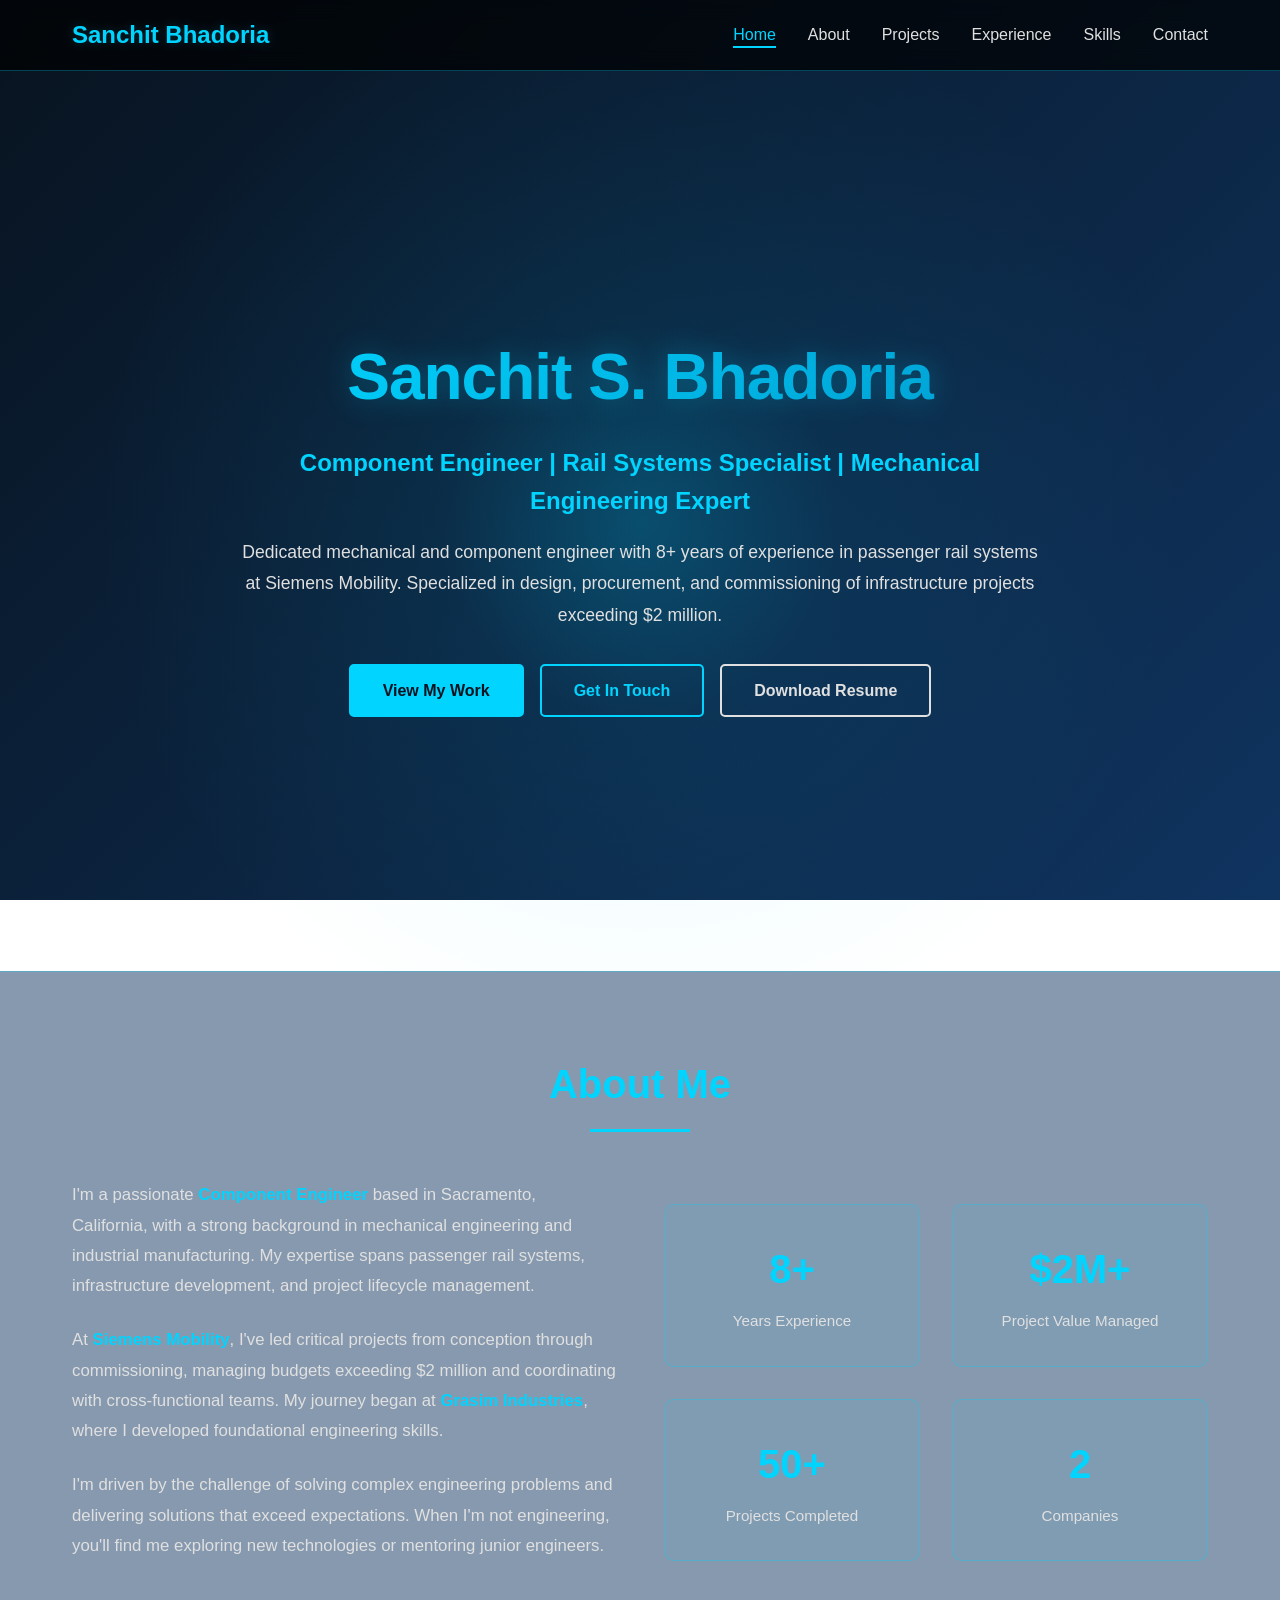
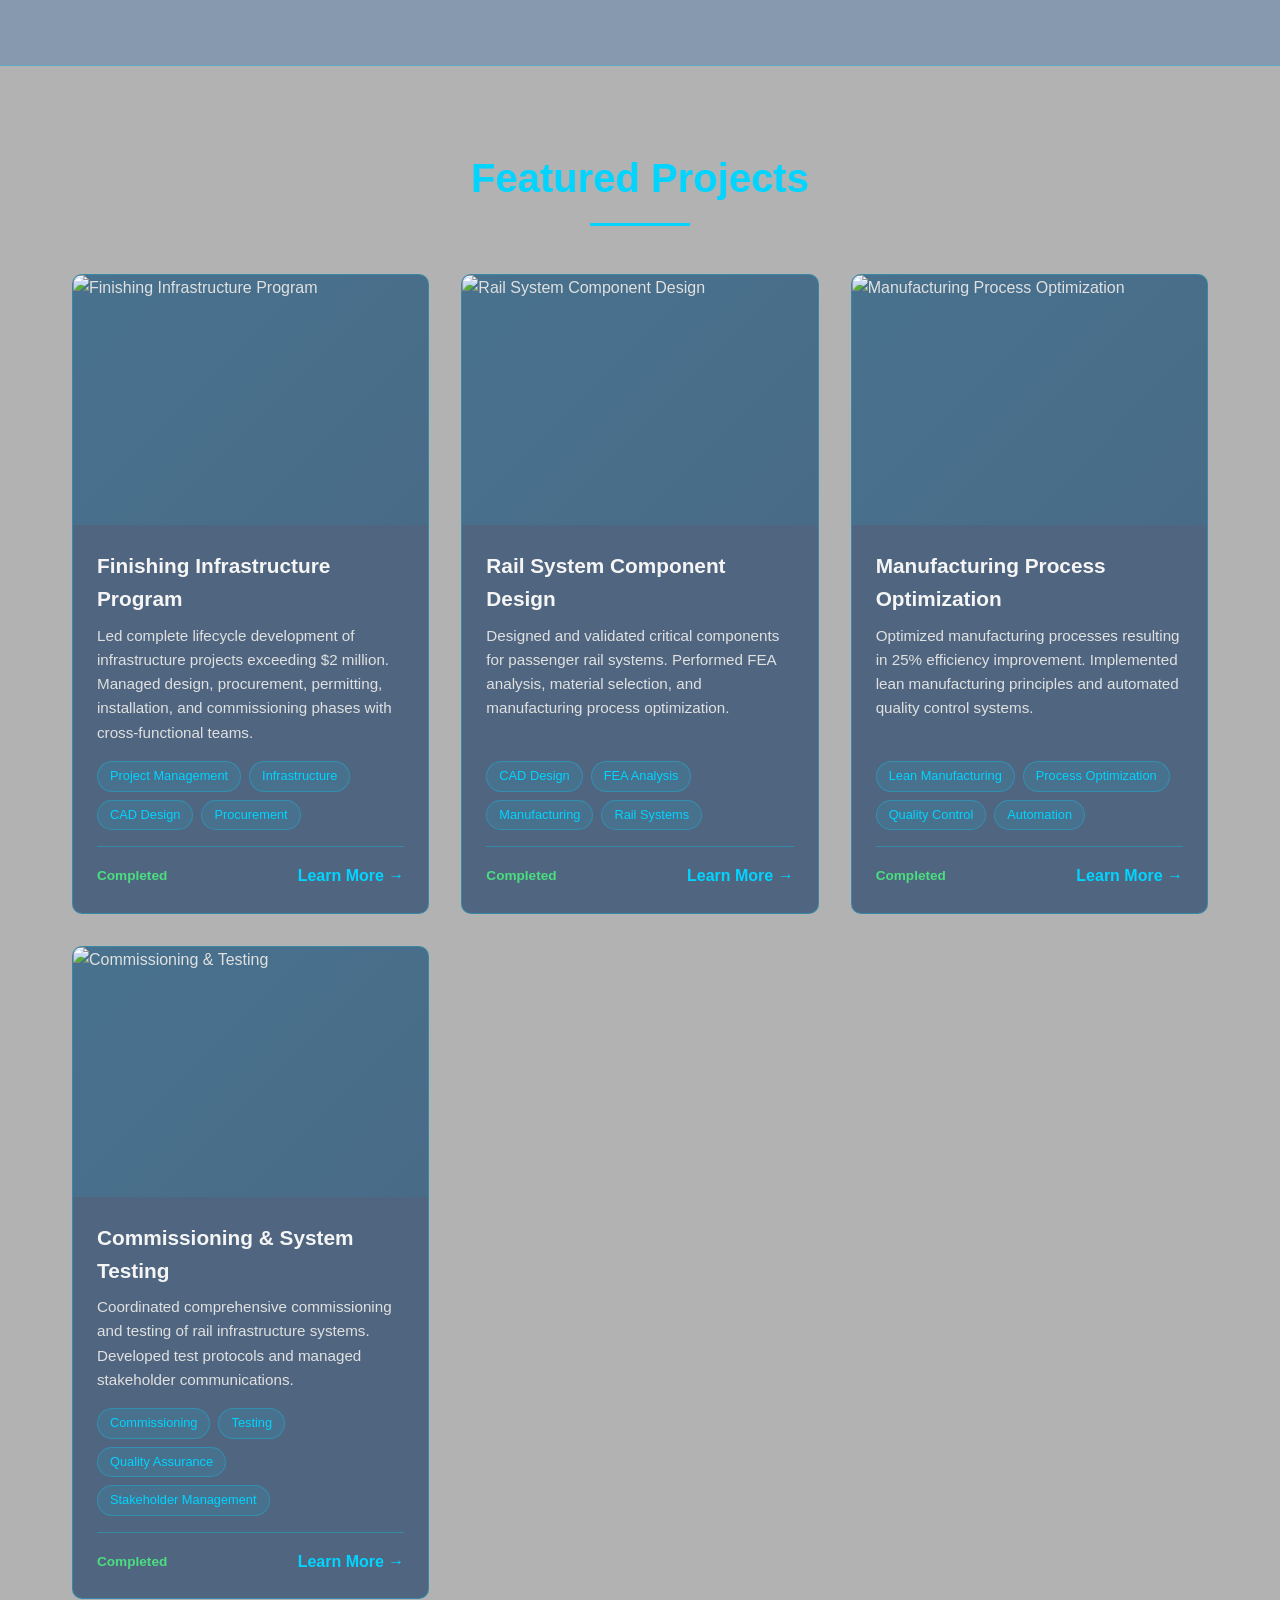
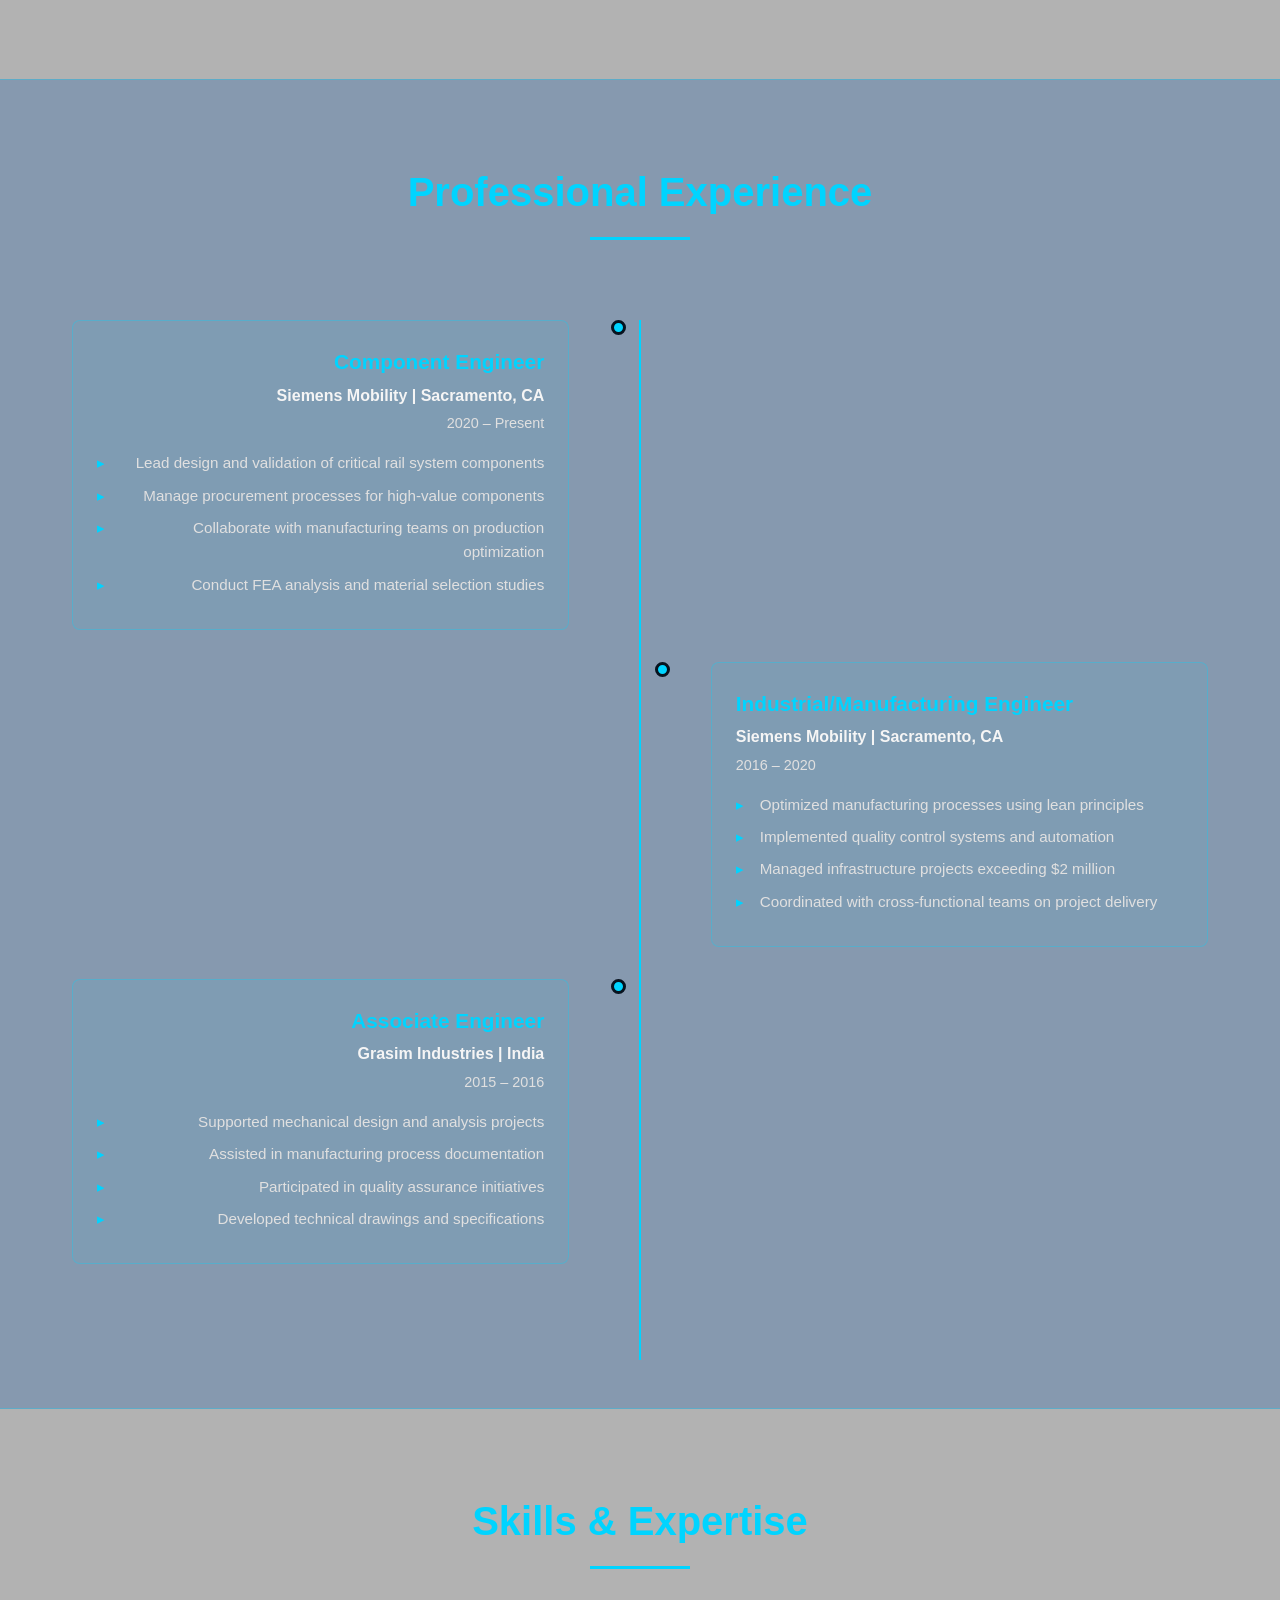
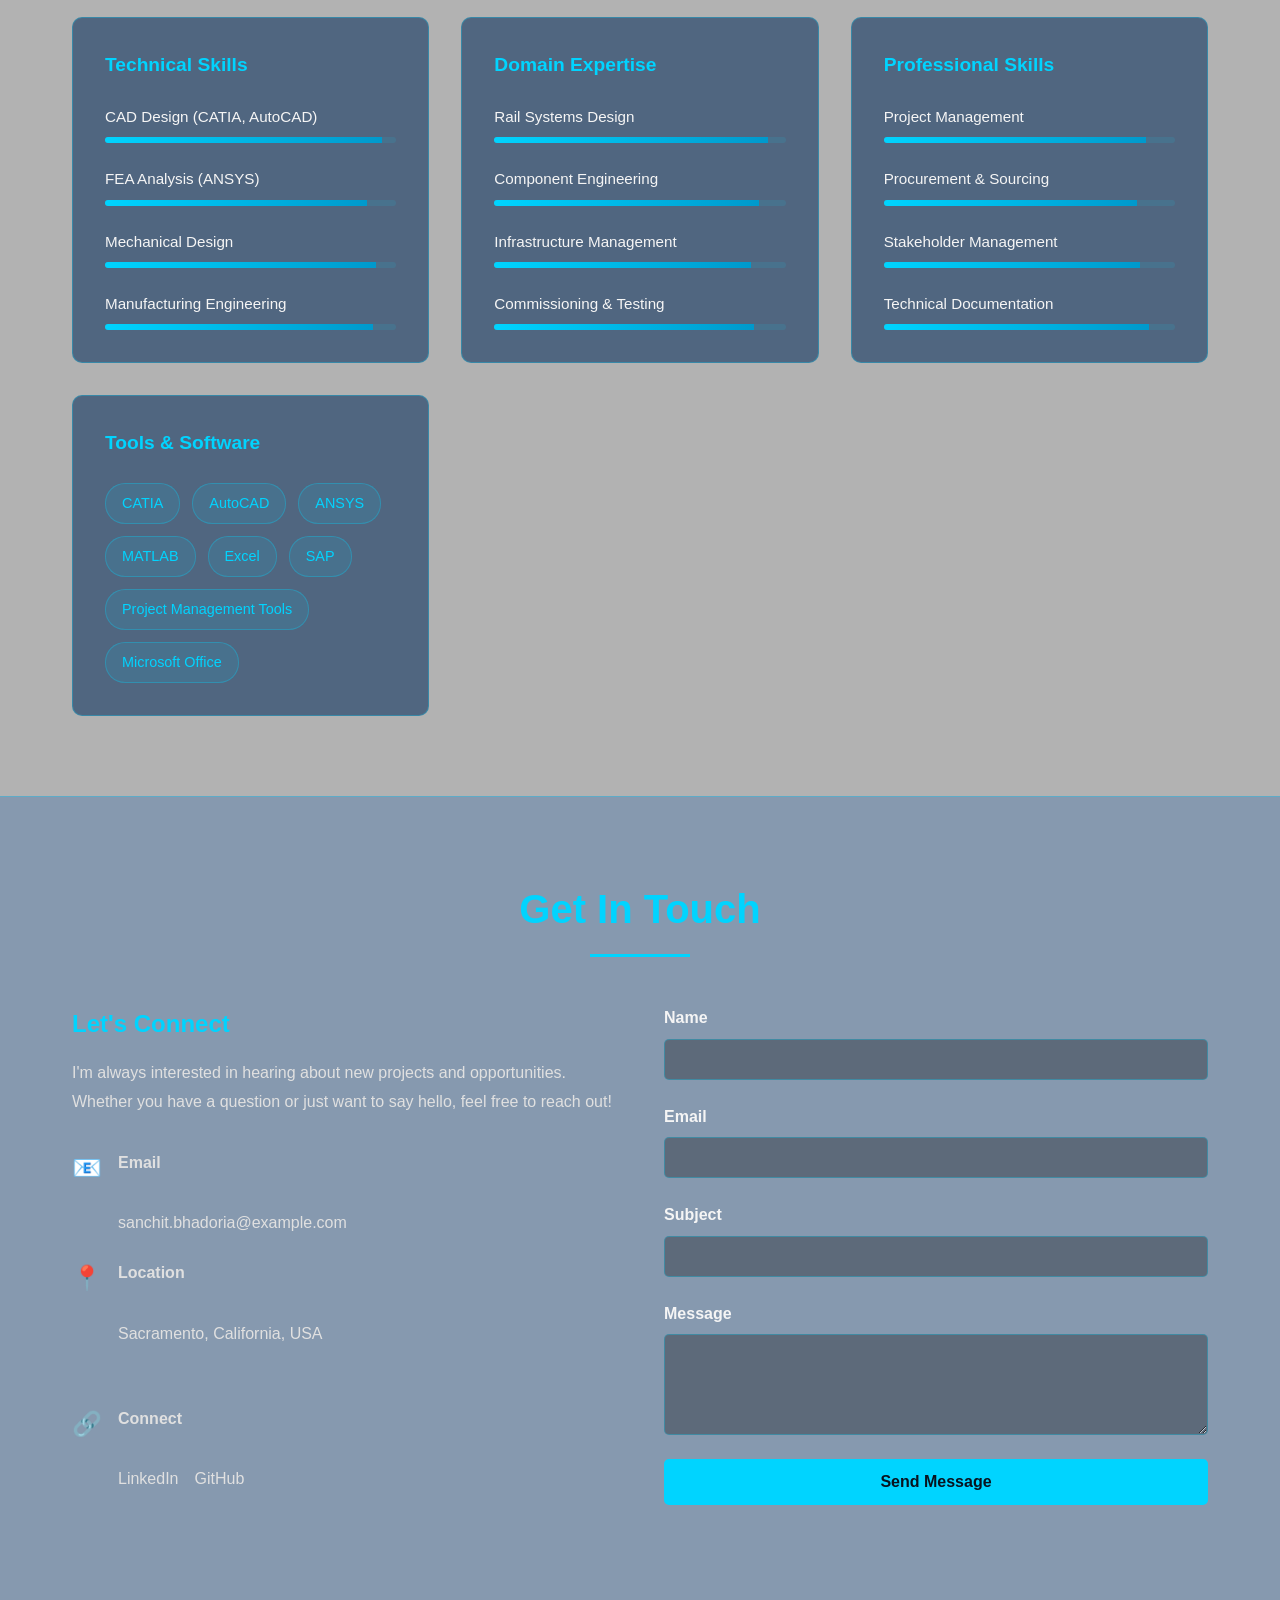
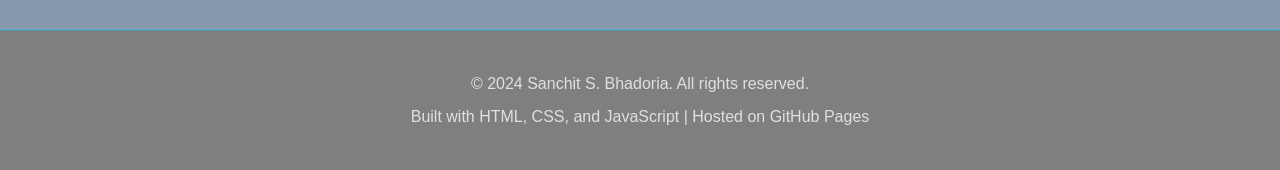
==== index.html @ 931d9c78 "Add files via upload" ====
<!DOCTYPE html>
<html lang="en">
<head>
    <meta charset="UTF-8">
    <meta name="viewport" content="width=device-width, initial-scale=1.0">
    <meta name="description" content="Sanchit S. Bhadoria - Component Engineer specializing in passenger rail systems at Siemens Mobility">
    <meta name="keywords" content="Engineer, Rail Systems, Siemens, Portfolio, Component Engineer">
    <meta name="author" content="Sanchit S. Bhadoria">
    <title>Sanchit S. Bhadoria - Component Engineer Portfolio</title>
    <link rel="stylesheet" href="style.css">
    <link rel="canonical" href="https://sanchitportfolio.github.io/">
</head>
<body>
    <!-- Navigation -->
    <nav class="navbar">
        <div class="container">
            <div class="nav-brand">Sanchit Bhadoria</div>
            <ul class="nav-links">
                <li><a href="#home" class="nav-link">Home</a></li>
                <li><a href="#about" class="nav-link">About</a></li>
                <li><a href="#projects" class="nav-link">Projects</a></li>
                <li><a href="#experience" class="nav-link">Experience</a></li>
                <li><a href="#skills" class="nav-link">Skills</a></li>
                <li><a href="#contact" class="nav-link">Contact</a></li>
            </ul>
            <button class="mobile-menu-btn" id="mobileMenuBtn">☰</button>
        </div>
    </nav>

    <!-- Hero Section -->
    <section id="home" class="hero">
        <div class="hero-content">
            <h1 class="hero-title">Sanchit S. Bhadoria</h1>
            <p class="hero-subtitle">Component Engineer | Rail Systems Specialist | Mechanical Engineering Expert</p>
            <p class="hero-description">
                Dedicated mechanical and component engineer with 8+ years of experience in passenger rail systems at Siemens Mobility. 
                Specialized in design, procurement, and commissioning of infrastructure projects exceeding $2 million.
            </p>
            <div class="hero-buttons">
                <a href="#projects" class="btn btn-primary">View My Work</a>
                <a href="#contact" class="btn btn-secondary">Get In Touch</a>
                <a href="resume.pdf" class="btn btn-outline" download>Download Resume</a>
            </div>
        </div>
    </section>

    <!-- About Section -->
    <section id="about" class="about">
        <div class="container">
            <h2 class="section-title">About Me</h2>
            <div class="about-content">
                <div class="about-text">
                    <p>
                        I'm a passionate <strong>Component Engineer</strong> based in Sacramento, California, with a strong background in mechanical engineering and industrial manufacturing. 
                        My expertise spans passenger rail systems, infrastructure development, and project lifecycle management.
                    </p>
                    <p>
                        At <strong>Siemens Mobility</strong>, I've led critical projects from conception through commissioning, managing budgets exceeding $2 million and coordinating with cross-functional teams. 
                        My journey began at <strong>Grasim Industries</strong>, where I developed foundational engineering skills.
                    </p>
                    <p>
                        I'm driven by the challenge of solving complex engineering problems and delivering solutions that exceed expectations. 
                        When I'm not engineering, you'll find me exploring new technologies or mentoring junior engineers.
                    </p>
                </div>
                <div class="about-stats">
                    <div class="stat">
                        <div class="stat-number">8+</div>
                        <div class="stat-label">Years Experience</div>
                    </div>
                    <div class="stat">
                        <div class="stat-number">$2M+</div>
                        <div class="stat-label">Project Value Managed</div>
                    </div>
                    <div class="stat">
                        <div class="stat-number">50+</div>
                        <div class="stat-label">Projects Completed</div>
                    </div>
                    <div class="stat">
                        <div class="stat-number">2</div>
                        <div class="stat-label">Companies</div>
                    </div>
                </div>
            </div>
        </div>
    </section>

    <!-- Projects Section -->
    <section id="projects" class="projects">
        <div class="container">
            <h2 class="section-title">Featured Projects</h2>
            <div class="projects-grid">
                <!-- Project 1 -->
                <div class="project-card">
                    <div class="project-image">
                        <img src="assets/project1.jpg" alt="Finishing Infrastructure Program" loading="lazy">
                        <div class="project-overlay">
                            <a href="#" class="project-link">View Details</a>
                        </div>
                    </div>
                    <div class="project-content">
                        <h3 class="project-title">Finishing Infrastructure Program</h3>
                        <p class="project-description">
                            Led complete lifecycle development of infrastructure projects exceeding $2 million. 
                            Managed design, procurement, permitting, installation, and commissioning phases with cross-functional teams.
                        </p>
                        <div class="project-tags">
                            <span class="tag">Project Management</span>
                            <span class="tag">Infrastructure</span>
                            <span class="tag">CAD Design</span>
                            <span class="tag">Procurement</span>
                        </div>
                        <div class="project-footer">
                            <span class="project-status">Completed</span>
                            <a href="#" class="project-btn">Learn More →</a>
                        </div>
                    </div>
                </div>

                <!-- Project 2 -->
                <div class="project-card">
                    <div class="project-image">
                        <img src="assets/project2.jpg" alt="Rail System Component Design" loading="lazy">
                        <div class="project-overlay">
                            <a href="#" class="project-link">View Details</a>
                        </div>
                    </div>
                    <div class="project-content">
                        <h3 class="project-title">Rail System Component Design</h3>
                        <p class="project-description">
                            Designed and validated critical components for passenger rail systems. 
                            Performed FEA analysis, material selection, and manufacturing process optimization.
                        </p>
                        <div class="project-tags">
                            <span class="tag">CAD Design</span>
                            <span class="tag">FEA Analysis</span>
                            <span class="tag">Manufacturing</span>
                            <span class="tag">Rail Systems</span>
                        </div>
                        <div class="project-footer">
                            <span class="project-status">Completed</span>
                            <a href="#" class="project-btn">Learn More →</a>
                        </div>
                    </div>
                </div>

                <!-- Project 3 -->
                <div class="project-card">
                    <div class="project-image">
                        <img src="assets/project3.jpg" alt="Manufacturing Process Optimization" loading="lazy">
                        <div class="project-overlay">
                            <a href="#" class="project-link">View Details</a>
                        </div>
                    </div>
                    <div class="project-content">
                        <h3 class="project-title">Manufacturing Process Optimization</h3>
                        <p class="project-description">
                            Optimized manufacturing processes resulting in 25% efficiency improvement. 
                            Implemented lean manufacturing principles and automated quality control systems.
                        </p>
                        <div class="project-tags">
                            <span class="tag">Lean Manufacturing</span>
                            <span class="tag">Process Optimization</span>
                            <span class="tag">Quality Control</span>
                            <span class="tag">Automation</span>
                        </div>
                        <div class="project-footer">
                            <span class="project-status">Completed</span>
                            <a href="#" class="project-btn">Learn More →</a>
                        </div>
                    </div>
                </div>

                <!-- Project 4 -->
                <div class="project-card">
                    <div class="project-image">
                        <img src="assets/project4.jpg" alt="Commissioning & Testing" loading="lazy">
                        <div class="project-overlay">
                            <a href="#" class="project-link">View Details</a>
                        </div>
                    </div>
                    <div class="project-content">
                        <h3 class="project-title">Commissioning & System Testing</h3>
                        <p class="project-description">
                            Coordinated comprehensive commissioning and testing of rail infrastructure systems. 
                            Developed test protocols and managed stakeholder communications.
                        </p>
                        <div class="project-tags">
                            <span class="tag">Commissioning</span>
                            <span class="tag">Testing</span>
                            <span class="tag">Quality Assurance</span>
                            <span class="tag">Stakeholder Management</span>
                        </div>
                        <div class="project-footer">
                            <span class="project-status">Completed</span>
                            <a href="#" class="project-btn">Learn More →</a>
                        </div>
                    </div>
                </div>
            </div>
        </div>
    </section>

    <!-- Experience Section -->
    <section id="experience" class="experience">
        <div class="container">
            <h2 class="section-title">Professional Experience</h2>
            <div class="experience-timeline">
                <!-- Experience 1 -->
                <div class="experience-item">
                    <div class="experience-marker"></div>
                    <div class="experience-content">
                        <h3 class="experience-title">Component Engineer</h3>
                        <p class="experience-company">Siemens Mobility | Sacramento, CA</p>
                        <p class="experience-date">2020 – Present</p>
                        <ul class="experience-details">
                            <li>Lead design and validation of critical rail system components</li>
                            <li>Manage procurement processes for high-value components</li>
                            <li>Collaborate with manufacturing teams on production optimization</li>
                            <li>Conduct FEA analysis and material selection studies</li>
                        </ul>
                    </div>
                </div>

                <!-- Experience 2 -->
                <div class="experience-item">
                    <div class="experience-marker"></div>
                    <div class="experience-content">
                        <h3 class="experience-title">Industrial/Manufacturing Engineer</h3>
                        <p class="experience-company">Siemens Mobility | Sacramento, CA</p>
                        <p class="experience-date">2016 – 2020</p>
                        <ul class="experience-details">
                            <li>Optimized manufacturing processes using lean principles</li>
                            <li>Implemented quality control systems and automation</li>
                            <li>Managed infrastructure projects exceeding $2 million</li>
                            <li>Coordinated with cross-functional teams on project delivery</li>
                        </ul>
                    </div>
                </div>

                <!-- Experience 3 -->
                <div class="experience-item">
                    <div class="experience-marker"></div>
                    <div class="experience-content">
                        <h3 class="experience-title">Associate Engineer</h3>
                        <p class="experience-company">Grasim Industries | India</p>
                        <p class="experience-date">2015 – 2016</p>
                        <ul class="experience-details">
                            <li>Supported mechanical design and analysis projects</li>
                            <li>Assisted in manufacturing process documentation</li>
                            <li>Participated in quality assurance initiatives</li>
                            <li>Developed technical drawings and specifications</li>
                        </ul>
                    </div>
                </div>
            </div>
        </div>
    </section>

    <!-- Skills Section -->
    <section id="skills" class="skills">
        <div class="container">
            <h2 class="section-title">Skills & Expertise</h2>
            <div class="skills-grid">
                <!-- Technical Skills -->
                <div class="skill-category">
                    <h3 class="skill-category-title">Technical Skills</h3>
                    <div class="skill-list">
                        <div class="skill-item">
                            <span class="skill-name">CAD Design (CATIA, AutoCAD)</span>
                            <div class="skill-bar">
                                <div class="skill-progress" style="width: 95%"></div>
                            </div>
                        </div>
                        <div class="skill-item">
                            <span class="skill-name">FEA Analysis (ANSYS)</span>
                            <div class="skill-bar">
                                <div class="skill-progress" style="width: 90%"></div>
                            </div>
                        </div>
                        <div class="skill-item">
                            <span class="skill-name">Mechanical Design</span>
                            <div class="skill-bar">
                                <div class="skill-progress" style="width: 93%"></div>
                            </div>
                        </div>
                        <div class="skill-item">
                            <span class="skill-name">Manufacturing Engineering</span>
                            <div class="skill-bar">
                                <div class="skill-progress" style="width: 92%"></div>
                            </div>
                        </div>
                    </div>
                </div>

                <!-- Domain Expertise -->
                <div class="skill-category">
                    <h3 class="skill-category-title">Domain Expertise</h3>
                    <div class="skill-list">
                        <div class="skill-item">
                            <span class="skill-name">Rail Systems Design</span>
                            <div class="skill-bar">
                                <div class="skill-progress" style="width: 94%"></div>
                            </div>
                        </div>
                        <div class="skill-item">
                            <span class="skill-name">Component Engineering</span>
                            <div class="skill-bar">
                                <div class="skill-progress" style="width: 91%"></div>
                            </div>
                        </div>
                        <div class="skill-item">
                            <span class="skill-name">Infrastructure Management</span>
                            <div class="skill-bar">
                                <div class="skill-progress" style="width: 88%"></div>
                            </div>
                        </div>
                        <div class="skill-item">
                            <span class="skill-name">Commissioning & Testing</span>
                            <div class="skill-bar">
                                <div class="skill-progress" style="width: 89%"></div>
                            </div>
                        </div>
                    </div>
                </div>

                <!-- Soft Skills -->
                <div class="skill-category">
                    <h3 class="skill-category-title">Professional Skills</h3>
                    <div class="skill-list">
                        <div class="skill-item">
                            <span class="skill-name">Project Management</span>
                            <div class="skill-bar">
                                <div class="skill-progress" style="width: 90%"></div>
                            </div>
                        </div>
                        <div class="skill-item">
                            <span class="skill-name">Procurement & Sourcing</span>
                            <div class="skill-bar">
                                <div class="skill-progress" style="width: 87%"></div>
                            </div>
                        </div>
                        <div class="skill-item">
                            <span class="skill-name">Stakeholder Management</span>
                            <div class="skill-bar">
                                <div class="skill-progress" style="width: 88%"></div>
                            </div>
                        </div>
                        <div class="skill-item">
                            <span class="skill-name">Technical Documentation</span>
                            <div class="skill-bar">
                                <div class="skill-progress" style="width: 91%"></div>
                            </div>
                        </div>
                    </div>
                </div>

                <!-- Tools & Software -->
                <div class="skill-category">
                    <h3 class="skill-category-title">Tools & Software</h3>
                    <div class="skill-tags">
                        <span class="skill-tag">CATIA</span>
                        <span class="skill-tag">AutoCAD</span>
                        <span class="skill-tag">ANSYS</span>
                        <span class="skill-tag">MATLAB</span>
                        <span class="skill-tag">Excel</span>
                        <span class="skill-tag">SAP</span>
                        <span class="skill-tag">Project Management Tools</span>
                        <span class="skill-tag">Microsoft Office</span>
                    </div>
                </div>
            </div>
        </div>
    </section>

    <!-- Contact Section -->
    <section id="contact" class="contact">
        <div class="container">
            <h2 class="section-title">Get In Touch</h2>
            <div class="contact-content">
                <div class="contact-info">
                    <h3>Let's Connect</h3>
                    <p>I'm always interested in hearing about new projects and opportunities. Whether you have a question or just want to say hello, feel free to reach out!</p>
                    
                    <div class="contact-details">
                        <div class="contact-item">
                            <span class="contact-icon">📧</span>
                            <div>
                                <p class="contact-label">Email</p>
                                <a href="mailto:sanchit.bhadoria@example.com">sanchit.bhadoria@example.com</a>
                            </div>
                        </div>
                        <div class="contact-item">
                            <span class="contact-icon">📍</span>
                            <div>
                                <p class="contact-label">Location</p>
                                <p>Sacramento, California, USA</p>
                            </div>
                        </div>
                        <div class="contact-item">
                            <span class="contact-icon">🔗</span>
                            <div>
                                <p class="contact-label">Connect</p>
                                <div class="social-links">
                                    <a href="https://linkedin.com" target="_blank" rel="noopener noreferrer">LinkedIn</a>
                                    <a href="https://github.com" target="_blank" rel="noopener noreferrer">GitHub</a>
                                </div>
                            </div>
                        </div>
                    </div>
                </div>

                <form class="contact-form" id="contactForm">
                    <div class="form-group">
                        <label for="name">Name</label>
                        <input type="text" id="name" name="name" required>
                    </div>
                    <div class="form-group">
                        <label for="email">Email</label>
                        <input type="email" id="email" name="email" required>
                    </div>
                    <div class="form-group">
                        <label for="subject">Subject</label>
                        <input type="text" id="subject" name="subject" required>
                    </div>
                    <div class="form-group">
                        <label for="message">Message</label>
                        <textarea id="message" name="message" rows="5" required></textarea>
                    </div>
                    <button type="submit" class="btn btn-primary">Send Message</button>
                    <p class="form-note" id="formNote"></p>
                </form>
            </div>
        </div>
    </section>

    <!-- Footer -->
    <footer class="footer">
        <div class="container">
            <p>&copy; 2024 Sanchit S. Bhadoria. All rights reserved.</p>
            <p>Built with HTML, CSS, and JavaScript | Hosted on GitHub Pages</p>
        </div>
    </footer>

    <script src="script.js"></script>
</body>
</html>
---- style.css ----
/* ============================================================================
   SANCHIT PORTFOLIO - MODERN PROFESSIONAL DESIGN
   ============================================================================ */

/* Global Styles */
* {
    margin: 0;
    padding: 0;
    box-sizing: border-box;
}

:root {
    --primary-color: #00d4ff;
    --primary-dark: #0099cc;
    --bg-dark: #08131f;
    --bg-darker: #0f3460;
    --text-light: #e0e0e0;
    --text-lighter: #f5f5f5;
    --accent: #00d4ff;
    --accent-glow: rgba(0, 212, 255, 0.2);
    --border-color: rgba(0, 212, 255, 0.3);
}

html {
    scroll-behavior: smooth;
}

body {
    font-family: 'Segoe UI', Tahoma, Geneva, Verdana, sans-serif;
    background: linear-gradient(135deg, #08131f 0%, #0f3460 100%);
    color: var(--text-light);
    line-height: 1.6;
    overflow-x: hidden;
    background-attachment: fixed;
}

/* ============================================================================
   NAVIGATION
   ============================================================================ */

.navbar {
    position: sticky;
    top: 0;
    z-index: 1000;
    background: rgba(0, 0, 0, 0.7);
    backdrop-filter: blur(10px);
    border-bottom: 1px solid var(--border-color);
    padding: 1rem 0;
}

.navbar .container {
    display: flex;
    justify-content: space-between;
    align-items: center;
    max-width: 1200px;
    margin: 0 auto;
    padding: 0 2rem;
}

.nav-brand {
    font-size: 1.5rem;
    font-weight: bold;
    color: var(--primary-color);
    text-shadow: 0 0 10px var(--accent-glow);
}

.nav-links {
    display: flex;
    list-style: none;
    gap: 2rem;
}

.nav-link {
    color: var(--text-light);
    text-decoration: none;
    transition: all 0.3s ease;
    position: relative;
    font-weight: 500;
}

.nav-link:hover,
.nav-link.active {
    color: var(--primary-color);
}

.nav-link::after {
    content: '';
    position: absolute;
    bottom: -5px;
    left: 0;
    width: 0;
    height: 2px;
    background: var(--primary-color);
    transition: width 0.3s ease;
}

.nav-link:hover::after,
.nav-link.active::after {
    width: 100%;
}

.mobile-menu-btn {
    display: none;
    background: none;
    border: none;
    color: var(--primary-color);
    font-size: 1.5rem;
    cursor: pointer;
}

/* ============================================================================
   HERO SECTION
   ============================================================================ */

.hero {
    min-height: 100vh;
    display: flex;
    align-items: center;
    justify-content: center;
    text-align: center;
    padding: 2rem;
    background: radial-gradient(circle at center, rgba(0, 212, 255, 0.1) 0%, transparent 70%);
    position: relative;
    overflow: hidden;
}

.hero::before {
    content: '';
    position: absolute;
    width: 400px;
    height: 400px;
    background: radial-gradient(circle, rgba(0, 212, 255, 0.15) 0%, transparent 70%);
    border-radius: 50%;
    top: 50%;
    left: 50%;
    transform: translate(-50%, -50%);
    animation: float 6s ease-in-out infinite;
    z-index: 0;
}

.hero-content {
    position: relative;
    z-index: 1;
    max-width: 800px;
}

.hero-title {
    font-size: clamp(2.5rem, 8vw, 4rem);
    margin-bottom: 1rem;
    background: linear-gradient(135deg, #00d4ff, #0099cc);
    -webkit-background-clip: text;
    -webkit-text-fill-color: transparent;
    background-clip: text;
    text-shadow: 0 0 30px rgba(0, 212, 255, 0.3);
    font-weight: 700;
    letter-spacing: -1px;
}

.hero-subtitle {
    font-size: 1.5rem;
    color: var(--primary-color);
    margin-bottom: 1rem;
    font-weight: 600;
}

.hero-description {
    font-size: 1.1rem;
    margin-bottom: 2rem;
    color: var(--text-light);
    line-height: 1.8;
}

.hero-buttons {
    display: flex;
    gap: 1rem;
    justify-content: center;
    flex-wrap: wrap;
    margin-top: 2rem;
}

/* ============================================================================
   BUTTONS
   ============================================================================ */

.btn {
    padding: 0.75rem 2rem;
    border: 2px solid var(--primary-color);
    border-radius: 5px;
    font-size: 1rem;
    font-weight: 600;
    cursor: pointer;
    transition: all 0.3s ease;
    text-decoration: none;
    display: inline-block;
}

.btn-primary {
    background: var(--primary-color);
    color: var(--bg-dark);
    border-color: var(--primary-color);
}

.btn-primary:hover {
    background: var(--primary-dark);
    border-color: var(--primary-dark);
    box-shadow: 0 0 20px rgba(0, 212, 255, 0.5);
    transform: translateY(-2px);
}

.btn-secondary {
    background: transparent;
    color: var(--primary-color);
    border-color: var(--primary-color);
}

.btn-secondary:hover {
    background: var(--primary-color);
    color: var(--bg-dark);
    box-shadow: 0 0 20px rgba(0, 212, 255, 0.5);
    transform: translateY(-2px);
}

.btn-outline {
    background: transparent;
    color: var(--text-light);
    border-color: var(--text-light);
}

.btn-outline:hover {
    background: var(--text-light);
    color: var(--bg-dark);
    box-shadow: 0 0 20px rgba(255, 255, 255, 0.3);
    transform: translateY(-2px);
}

/* ============================================================================
   CONTAINER & SECTIONS
   ============================================================================ */

.container {
    max-width: 1200px;
    margin: 0 auto;
    padding: 0 2rem;
}

section {
    padding: 5rem 0;
}

.section-title {
    font-size: 2.5rem;
    margin-bottom: 3rem;
    text-align: center;
    color: var(--primary-color);
    font-weight: 700;
    position: relative;
    padding-bottom: 1rem;
}

.section-title::after {
    content: '';
    position: absolute;
    bottom: 0;
    left: 50%;
    transform: translateX(-50%);
    width: 100px;
    height: 3px;
    background: var(--primary-color);
}

/* ============================================================================
   ABOUT SECTION
   ============================================================================ */

.about {
    background: rgba(15, 52, 96, 0.5);
    border-top: 1px solid var(--border-color);
    border-bottom: 1px solid var(--border-color);
}

.about-content {
    display: grid;
    grid-template-columns: 1fr 1fr;
    gap: 3rem;
    align-items: center;
}

.about-text p {
    margin-bottom: 1.5rem;
    font-size: 1.05rem;
    line-height: 1.8;
}

.about-text strong {
    color: var(--primary-color);
}

.about-stats {
    display: grid;
    grid-template-columns: 1fr 1fr;
    gap: 2rem;
}

.stat {
    text-align: center;
    padding: 2rem;
    background: rgba(0, 212, 255, 0.05);
    border: 1px solid var(--border-color);
    border-radius: 10px;
    transition: all 0.3s ease;
}

.stat:hover {
    background: rgba(0, 212, 255, 0.1);
    border-color: var(--primary-color);
    transform: translateY(-5px);
}

.stat-number {
    font-size: 2.5rem;
    font-weight: bold;
    color: var(--primary-color);
    margin-bottom: 0.5rem;
}

.stat-label {
    color: var(--text-light);
    font-size: 0.95rem;
}

/* ============================================================================
   PROJECTS SECTION
   ============================================================================ */

.projects {
    background: rgba(0, 0, 0, 0.3);
}

.projects-grid {
    display: grid;
    grid-template-columns: repeat(auto-fit, minmax(300px, 1fr));
    gap: 2rem;
}

.project-card {
    background: rgba(15, 52, 96, 0.6);
    border: 1px solid var(--border-color);
    border-radius: 10px;
    overflow: hidden;
    transition: all 0.3s ease;
    display: flex;
    flex-direction: column;
    height: 100%;
}

.project-card:hover {
    transform: translateY(-10px);
    border-color: var(--primary-color);
    box-shadow: 0 10px 30px rgba(0, 212, 255, 0.2);
}

.project-image {
    position: relative;
    height: 250px;
    overflow: hidden;
    background: linear-gradient(135deg, rgba(0, 212, 255, 0.1), rgba(0, 153, 204, 0.1));
}

.project-image img {
    width: 100%;
    height: 100%;
    object-fit: cover;
    transition: transform 0.3s ease;
}

.project-card:hover .project-image img {
    transform: scale(1.05);
}

.project-overlay {
    position: absolute;
    top: 0;
    left: 0;
    right: 0;
    bottom: 0;
    background: rgba(0, 0, 0, 0.7);
    display: flex;
    align-items: center;
    justify-content: center;
    opacity: 0;
    transition: opacity 0.3s ease;
}

.project-card:hover .project-overlay {
    opacity: 1;
}

.project-link {
    color: var(--primary-color);
    border: 2px solid var(--primary-color);
    padding: 0.75rem 1.5rem;
    border-radius: 5px;
    text-decoration: none;
    transition: all 0.3s ease;
}

.project-link:hover {
    background: var(--primary-color);
    color: var(--bg-dark);
}

.project-content {
    padding: 1.5rem;
    flex-grow: 1;
    display: flex;
    flex-direction: column;
}

.project-title {
    font-size: 1.3rem;
    margin-bottom: 0.5rem;
    color: var(--text-lighter);
    font-weight: 600;
}

.project-description {
    color: var(--text-light);
    margin-bottom: 1rem;
    flex-grow: 1;
    font-size: 0.95rem;
    line-height: 1.6;
}

.project-tags {
    display: flex;
    flex-wrap: wrap;
    gap: 0.5rem;
    margin-bottom: 1rem;
}

.tag {
    background: rgba(0, 212, 255, 0.1);
    color: var(--primary-color);
    padding: 0.25rem 0.75rem;
    border-radius: 20px;
    font-size: 0.8rem;
    border: 1px solid rgba(0, 212, 255, 0.3);
}

.project-footer {
    display: flex;
    justify-content: space-between;
    align-items: center;
    padding-top: 1rem;
    border-top: 1px solid var(--border-color);
}

.project-status {
    font-size: 0.85rem;
    color: #4ade80;
    font-weight: 600;
}

.project-btn {
    color: var(--primary-color);
    text-decoration: none;
    font-weight: 600;
    transition: all 0.3s ease;
}

.project-btn:hover {
    color: var(--text-lighter);
}

/* ============================================================================
   EXPERIENCE SECTION
   ============================================================================ */

.experience {
    background: rgba(15, 52, 96, 0.5);
    border-top: 1px solid var(--border-color);
    border-bottom: 1px solid var(--border-color);
}

.experience-timeline {
    position: relative;
    padding: 2rem 0;
}

.experience-timeline::before {
    content: '';
    position: absolute;
    left: 50%;
    transform: translateX(-50%);
    width: 2px;
    height: 100%;
    background: var(--primary-color);
}

.experience-item {
    margin-bottom: 2rem;
    position: relative;
    width: 48%;
}

.experience-item:nth-child(odd) {
    margin-left: 0;
    text-align: right;
    padding-right: 3rem;
}

.experience-item:nth-child(even) {
    margin-left: 52%;
    text-align: left;
    padding-left: 3rem;
}

.experience-marker {
    position: absolute;
    width: 15px;
    height: 15px;
    background: var(--primary-color);
    border: 3px solid var(--bg-dark);
    border-radius: 50%;
    right: -8.5px;
    top: 0;
    z-index: 10;
}

.experience-item:nth-child(even) .experience-marker {
    left: -8.5px;
    right: auto;
}

.experience-content {
    background: rgba(0, 212, 255, 0.05);
    padding: 1.5rem;
    border: 1px solid var(--border-color);
    border-radius: 8px;
    transition: all 0.3s ease;
}

.experience-content:hover {
    background: rgba(0, 212, 255, 0.1);
    border-color: var(--primary-color);
}

.experience-title {
    font-size: 1.3rem;
    color: var(--primary-color);
    margin-bottom: 0.25rem;
    font-weight: 600;
}

.experience-company {
    color: var(--text-lighter);
    font-weight: 600;
    margin-bottom: 0.25rem;
}

.experience-date {
    color: var(--text-light);
    font-size: 0.9rem;
    margin-bottom: 1rem;
}

.experience-details {
    list-style: none;
    color: var(--text-light);
    font-size: 0.95rem;
}

.experience-details li {
    margin-bottom: 0.5rem;
    padding-left: 1.5rem;
    position: relative;
}

.experience-details li::before {
    content: '▸';
    position: absolute;
    left: 0;
    color: var(--primary-color);
}

/* ============================================================================
   SKILLS SECTION
   ============================================================================ */

.skills {
    background: rgba(0, 0, 0, 0.3);
}

.skills-grid {
    display: grid;
    grid-template-columns: repeat(auto-fit, minmax(300px, 1fr));
    gap: 2rem;
}

.skill-category {
    background: rgba(15, 52, 96, 0.6);
    padding: 2rem;
    border: 1px solid var(--border-color);
    border-radius: 10px;
    transition: all 0.3s ease;
}

.skill-category:hover {
    border-color: var(--primary-color);
    background: rgba(15, 52, 96, 0.8);
}

.skill-category-title {
    color: var(--primary-color);
    margin-bottom: 1.5rem;
    font-size: 1.2rem;
    font-weight: 600;
}

.skill-list {
    display: flex;
    flex-direction: column;
    gap: 1.5rem;
}

.skill-item {
    display: flex;
    flex-direction: column;
    gap: 0.5rem;
}

.skill-name {
    color: var(--text-lighter);
    font-weight: 500;
    font-size: 0.95rem;
}

.skill-bar {
    height: 6px;
    background: rgba(0, 212, 255, 0.1);
    border-radius: 3px;
    overflow: hidden;
}

.skill-progress {
    height: 100%;
    background: linear-gradient(90deg, var(--primary-color), var(--primary-dark));
    transition: width 0.5s ease;
}

.skill-tags {
    display: flex;
    flex-wrap: wrap;
    gap: 0.75rem;
}

.skill-tag {
    background: rgba(0, 212, 255, 0.1);
    color: var(--primary-color);
    padding: 0.5rem 1rem;
    border-radius: 20px;
    font-size: 0.9rem;
    border: 1px solid var(--border-color);
    transition: all 0.3s ease;
}

.skill-tag:hover {
    background: var(--primary-color);
    color: var(--bg-dark);
}

/* ============================================================================
   CONTACT SECTION
   ============================================================================ */

.contact {
    background: rgba(15, 52, 96, 0.5);
    border-top: 1px solid var(--border-color);
    border-bottom: 1px solid var(--border-color);
}

.contact-content {
    display: grid;
    grid-template-columns: 1fr 1fr;
    gap: 3rem;
}

.contact-info h3 {
    font-size: 1.5rem;
    color: var(--primary-color);
    margin-bottom: 1rem;
}

.contact-info p {
    color: var(--text-light);
    margin-bottom: 2rem;
    line-height: 1.8;
}

.contact-details {
    display: flex;
    flex-direction: column;
    gap: 1.5rem;
}

.contact-item {
    display: flex;
    gap: 1rem;
}

.contact-icon {
    font-size: 1.5rem;
}

.contact-label {
    color: var(--primary-color);
    font-weight: 600;
    margin-bottom: 0.25rem;
}

.contact-item a {
    color: var(--text-light);
    text-decoration: none;
    transition: color 0.3s ease;
}

.contact-item a:hover {
    color: var(--primary-color);
}

.social-links {
    display: flex;
    gap: 1rem;
}

.contact-form {
    display: flex;
    flex-direction: column;
    gap: 1.5rem;
}

.form-group {
    display: flex;
    flex-direction: column;
}

.form-group label {
    color: var(--text-lighter);
    margin-bottom: 0.5rem;
    font-weight: 600;
}

.form-group input,
.form-group textarea {
    background: rgba(0, 0, 0, 0.3);
    border: 1px solid var(--border-color);
    color: var(--text-light);
    padding: 0.75rem;
    border-radius: 5px;
    font-family: inherit;
    transition: all 0.3s ease;
}

.form-group input:focus,
.form-group textarea:focus {
    outline: none;
    border-color: var(--primary-color);
    background: rgba(0, 212, 255, 0.05);
    box-shadow: 0 0 10px rgba(0, 212, 255, 0.2);
}

.form-note {
    text-align: center;
    font-size: 0.9rem;
    color: var(--primary-color);
    min-height: 1.2rem;
}

/* ============================================================================
   FOOTER
   ============================================================================ */

.footer {
    background: rgba(0, 0, 0, 0.5);
    border-top: 1px solid var(--border-color);
    padding: 2rem 0;
    text-align: center;
    color: var(--text-light);
}

.footer p {
    margin: 0.5rem 0;
}

/* ============================================================================
   ANIMATIONS
   ============================================================================ */

@keyframes float {
    0%, 100% {
        transform: translate(-50%, -50%) translateY(0px);
    }
    50% {
        transform: translate(-50%, -50%) translateY(-20px);
    }
}

@keyframes slideInLeft {
    from {
        opacity: 0;
        transform: translateX(-50px);
    }
    to {
        opacity: 1;
        transform: translateX(0);
    }
}

@keyframes slideInRight {
    from {
        opacity: 0;
        transform: translateX(50px);
    }
    to {
        opacity: 1;
        transform: translateX(0);
    }
}

/* ============================================================================
   RESPONSIVE DESIGN
   ============================================================================ */

@media (max-width: 768px) {
    .nav-links {
        display: none;
    }

    .mobile-menu-btn {
        display: block;
    }

    section {
        padding: 3rem 0;
    }

    .section-title {
        font-size: 1.8rem;
    }

    .hero-buttons {
        flex-direction: column;
        align-items: center;
    }

    .btn {
        width: 100%;
    }

    .about-content {
        grid-template-columns: 1fr;
    }

    .about-stats {
        grid-template-columns: 1fr 1fr;
    }

    .experience-timeline::before {
        left: 0;
    }

    .experience-item,
    .experience-item:nth-child(odd),
    .experience-item:nth-child(even) {
        width: 100%;
        margin-left: 0;
        padding-right: 0;
        padding-left: 3rem;
        text-align: left;
    }

    .experience-marker,
    .experience-item:nth-child(even) .experience-marker {
        left: -8.5px;
        right: auto;
    }

    .contact-content {
        grid-template-columns: 1fr;
    }

    .projects-grid {
        grid-template-columns: 1fr;
    }

    .skills-grid {
        grid-template-columns: 1fr;
    }
}

@media (max-width: 480px) {
    .navbar .container {
        padding: 0 1rem;
    }

    .nav-brand {
        font-size: 1.2rem;
    }

    .hero-title {
        font-size: 2rem;
    }

    .hero-subtitle {
        font-size: 1.1rem;
    }

    .hero-description {
        font-size: 0.95rem;
    }

    .section-title {
        font-size: 1.5rem;
        margin-bottom: 2rem;
    }

    .about-stats {
        grid-template-columns: 1fr;
    }

    .stat {
        padding: 1.5rem;
    }

    .stat-number {
        font-size: 2rem;
    }
}

/* ============================================================================
   UTILITY CLASSES
   ============================================================================ */

.scroll-animation {
    opacity: 0;
    animation: slideInLeft 0.6s ease forwards;
}
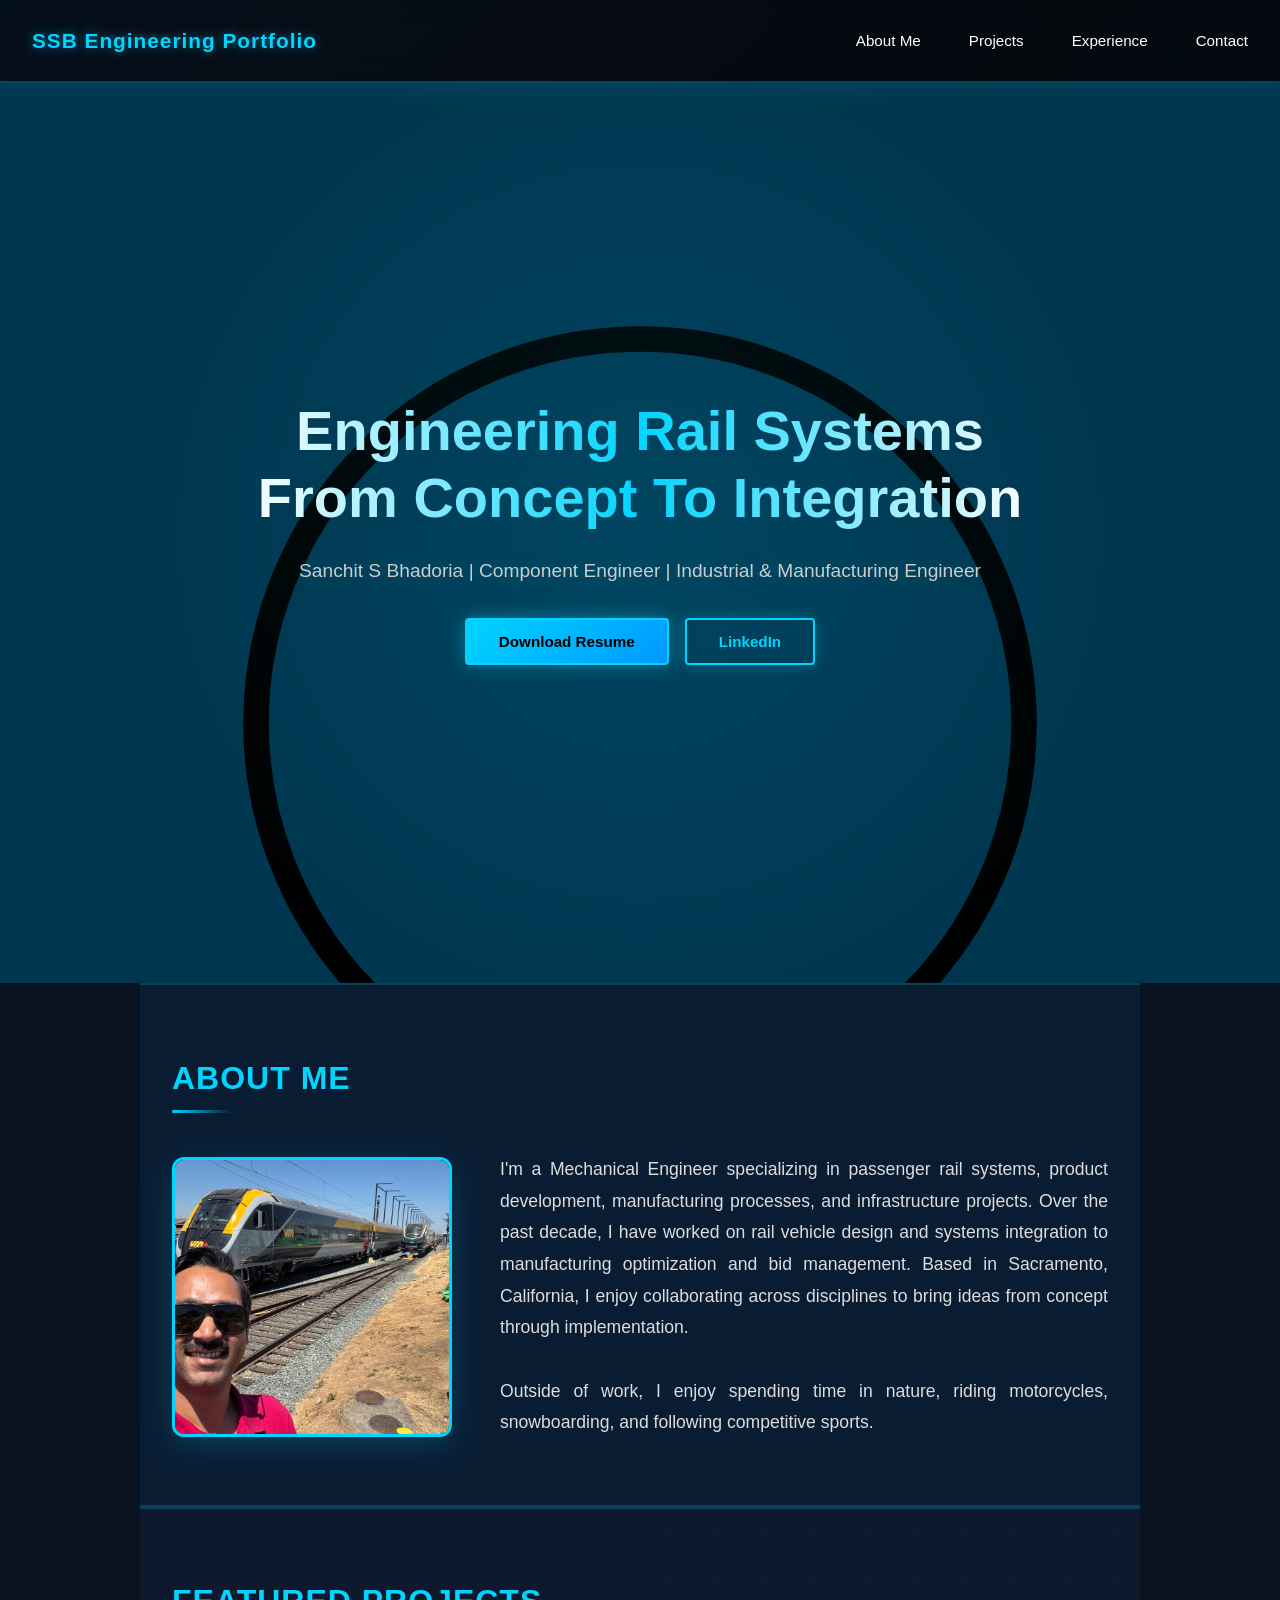
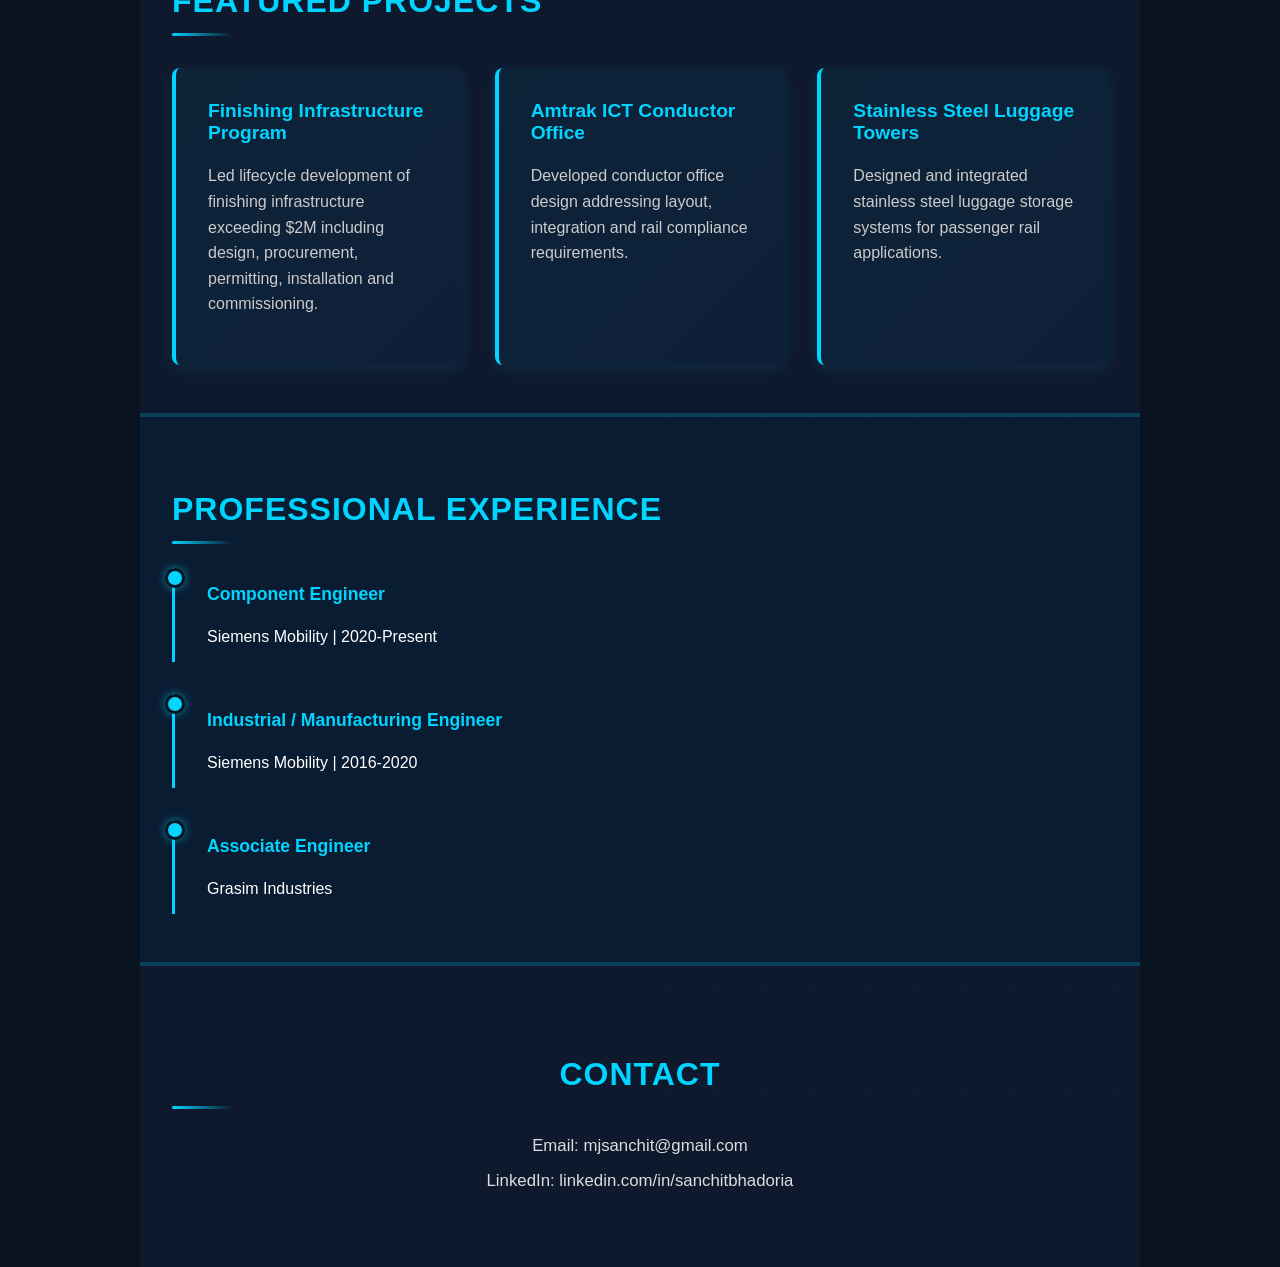
==== commit 2a6e9e24: "Add files via upload" ====
--- a/index.html
+++ b/index.html
@@ -1,447 +1,7 @@
-<!DOCTYPE html>
-<html lang="en">
-<head>
-    <meta charset="UTF-8">
-    <meta name="viewport" content="width=device-width, initial-scale=1.0">
-    <meta name="description" content="Sanchit S. Bhadoria - Component Engineer specializing in passenger rail systems at Siemens Mobility">
-    <meta name="keywords" content="Engineer, Rail Systems, Siemens, Portfolio, Component Engineer">
-    <meta name="author" content="Sanchit S. Bhadoria">
-    <title>Sanchit S. Bhadoria - Component Engineer Portfolio</title>
-    <link rel="stylesheet" href="style.css">
-    <link rel="canonical" href="https://sanchitportfolio.github.io/">
-</head>
-<body>
-    <!-- Navigation -->
-    <nav class="navbar">
-        <div class="container">
-            <div class="nav-brand">Sanchit Bhadoria</div>
-            <ul class="nav-links">
-                <li><a href="#home" class="nav-link">Home</a></li>
-                <li><a href="#about" class="nav-link">About</a></li>
-                <li><a href="#projects" class="nav-link">Projects</a></li>
-                <li><a href="#experience" class="nav-link">Experience</a></li>
-                <li><a href="#skills" class="nav-link">Skills</a></li>
-                <li><a href="#contact" class="nav-link">Contact</a></li>
-            </ul>
-            <button class="mobile-menu-btn" id="mobileMenuBtn">☰</button>
-        </div>
-    </nav>
-
-    <!-- Hero Section -->
-    <section id="home" class="hero">
-        <div class="hero-content">
-            <h1 class="hero-title">Sanchit S. Bhadoria</h1>
-            <p class="hero-subtitle">Component Engineer | Rail Systems Specialist | Mechanical Engineering Expert</p>
-            <p class="hero-description">
-                Dedicated mechanical and component engineer with 8+ years of experience in passenger rail systems at Siemens Mobility. 
-                Specialized in design, procurement, and commissioning of infrastructure projects exceeding $2 million.
-            </p>
-            <div class="hero-buttons">
-                <a href="#projects" class="btn btn-primary">View My Work</a>
-                <a href="#contact" class="btn btn-secondary">Get In Touch</a>
-                <a href="resume.pdf" class="btn btn-outline" download>Download Resume</a>
-            </div>
-        </div>
-    </section>
-
-    <!-- About Section -->
-    <section id="about" class="about">
-        <div class="container">
-            <h2 class="section-title">About Me</h2>
-            <div class="about-content">
-                <div class="about-text">
-                    <p>
-                        I'm a passionate <strong>Component Engineer</strong> based in Sacramento, California, with a strong background in mechanical engineering and industrial manufacturing. 
-                        My expertise spans passenger rail systems, infrastructure development, and project lifecycle management.
-                    </p>
-                    <p>
-                        At <strong>Siemens Mobility</strong>, I've led critical projects from conception through commissioning, managing budgets exceeding $2 million and coordinating with cross-functional teams. 
-                        My journey began at <strong>Grasim Industries</strong>, where I developed foundational engineering skills.
-                    </p>
-                    <p>
-                        I'm driven by the challenge of solving complex engineering problems and delivering solutions that exceed expectations. 
-                        When I'm not engineering, you'll find me exploring new technologies or mentoring junior engineers.
-                    </p>
-                </div>
-                <div class="about-stats">
-                    <div class="stat">
-                        <div class="stat-number">8+</div>
-                        <div class="stat-label">Years Experience</div>
-                    </div>
-                    <div class="stat">
-                        <div class="stat-number">$2M+</div>
-                        <div class="stat-label">Project Value Managed</div>
-                    </div>
-                    <div class="stat">
-                        <div class="stat-number">50+</div>
-                        <div class="stat-label">Projects Completed</div>
-                    </div>
-                    <div class="stat">
-                        <div class="stat-number">2</div>
-                        <div class="stat-label">Companies</div>
-                    </div>
-                </div>
-            </div>
-        </div>
-    </section>
-
-    <!-- Projects Section -->
-    <section id="projects" class="projects">
-        <div class="container">
-            <h2 class="section-title">Featured Projects</h2>
-            <div class="projects-grid">
-                <!-- Project 1 -->
-                <div class="project-card">
-                    <div class="project-image">
-                        <img src="assets/project1.jpg" alt="Finishing Infrastructure Program" loading="lazy">
-                        <div class="project-overlay">
-                            <a href="#" class="project-link">View Details</a>
-                        </div>
-                    </div>
-                    <div class="project-content">
-                        <h3 class="project-title">Finishing Infrastructure Program</h3>
-                        <p class="project-description">
-                            Led complete lifecycle development of infrastructure projects exceeding $2 million. 
-                            Managed design, procurement, permitting, installation, and commissioning phases with cross-functional teams.
-                        </p>
-                        <div class="project-tags">
-                            <span class="tag">Project Management</span>
-                            <span class="tag">Infrastructure</span>
-                            <span class="tag">CAD Design</span>
-                            <span class="tag">Procurement</span>
-                        </div>
-                        <div class="project-footer">
-                            <span class="project-status">Completed</span>
-                            <a href="#" class="project-btn">Learn More →</a>
-                        </div>
-                    </div>
-                </div>
-
-                <!-- Project 2 -->
-                <div class="project-card">
-                    <div class="project-image">
-                        <img src="assets/project2.jpg" alt="Rail System Component Design" loading="lazy">
-                        <div class="project-overlay">
-                            <a href="#" class="project-link">View Details</a>
-                        </div>
-                    </div>
-                    <div class="project-content">
-                        <h3 class="project-title">Rail System Component Design</h3>
-                        <p class="project-description">
-                            Designed and validated critical components for passenger rail systems. 
-                            Performed FEA analysis, material selection, and manufacturing process optimization.
-                        </p>
-                        <div class="project-tags">
-                            <span class="tag">CAD Design</span>
-                            <span class="tag">FEA Analysis</span>
-                            <span class="tag">Manufacturing</span>
-                            <span class="tag">Rail Systems</span>
-                        </div>
-                        <div class="project-footer">
-                            <span class="project-status">Completed</span>
-                            <a href="#" class="project-btn">Learn More →</a>
-                        </div>
-                    </div>
-                </div>
-
-                <!-- Project 3 -->
-                <div class="project-card">
-                    <div class="project-image">
-                        <img src="assets/project3.jpg" alt="Manufacturing Process Optimization" loading="lazy">
-                        <div class="project-overlay">
-                            <a href="#" class="project-link">View Details</a>
-                        </div>
-                    </div>
-                    <div class="project-content">
-                        <h3 class="project-title">Manufacturing Process Optimization</h3>
-                        <p class="project-description">
-                            Optimized manufacturing processes resulting in 25% efficiency improvement. 
-                            Implemented lean manufacturing principles and automated quality control systems.
-                        </p>
-                        <div class="project-tags">
-                            <span class="tag">Lean Manufacturing</span>
-                            <span class="tag">Process Optimization</span>
-                            <span class="tag">Quality Control</span>
-                            <span class="tag">Automation</span>
-                        </div>
-                        <div class="project-footer">
-                            <span class="project-status">Completed</span>
-                            <a href="#" class="project-btn">Learn More →</a>
-                        </div>
-                    </div>
-                </div>
-
-                <!-- Project 4 -->
-                <div class="project-card">
-                    <div class="project-image">
-                        <img src="assets/project4.jpg" alt="Commissioning & Testing" loading="lazy">
-                        <div class="project-overlay">
-                            <a href="#" class="project-link">View Details</a>
-                        </div>
-                    </div>
-                    <div class="project-content">
-                        <h3 class="project-title">Commissioning & System Testing</h3>
-                        <p class="project-description">
-                            Coordinated comprehensive commissioning and testing of rail infrastructure systems. 
-                            Developed test protocols and managed stakeholder communications.
-                        </p>
-                        <div class="project-tags">
-                            <span class="tag">Commissioning</span>
-                            <span class="tag">Testing</span>
-                            <span class="tag">Quality Assurance</span>
-                            <span class="tag">Stakeholder Management</span>
-                        </div>
-                        <div class="project-footer">
-                            <span class="project-status">Completed</span>
-                            <a href="#" class="project-btn">Learn More →</a>
-                        </div>
-                    </div>
-                </div>
-            </div>
-        </div>
-    </section>
-
-    <!-- Experience Section -->
-    <section id="experience" class="experience">
-        <div class="container">
-            <h2 class="section-title">Professional Experience</h2>
-            <div class="experience-timeline">
-                <!-- Experience 1 -->
-                <div class="experience-item">
-                    <div class="experience-marker"></div>
-                    <div class="experience-content">
-                        <h3 class="experience-title">Component Engineer</h3>
-                        <p class="experience-company">Siemens Mobility | Sacramento, CA</p>
-                        <p class="experience-date">2020 – Present</p>
-                        <ul class="experience-details">
-                            <li>Lead design and validation of critical rail system components</li>
-                            <li>Manage procurement processes for high-value components</li>
-                            <li>Collaborate with manufacturing teams on production optimization</li>
-                            <li>Conduct FEA analysis and material selection studies</li>
-                        </ul>
-                    </div>
-                </div>
-
-                <!-- Experience 2 -->
-                <div class="experience-item">
-                    <div class="experience-marker"></div>
-                    <div class="experience-content">
-                        <h3 class="experience-title">Industrial/Manufacturing Engineer</h3>
-                        <p class="experience-company">Siemens Mobility | Sacramento, CA</p>
-                        <p class="experience-date">2016 – 2020</p>
-                        <ul class="experience-details">
-                            <li>Optimized manufacturing processes using lean principles</li>
-                            <li>Implemented quality control systems and automation</li>
-                            <li>Managed infrastructure projects exceeding $2 million</li>
-                            <li>Coordinated with cross-functional teams on project delivery</li>
-                        </ul>
-                    </div>
-                </div>
-
-                <!-- Experience 3 -->
-                <div class="experience-item">
-                    <div class="experience-marker"></div>
-                    <div class="experience-content">
-                        <h3 class="experience-title">Associate Engineer</h3>
-                        <p class="experience-company">Grasim Industries | India</p>
-                        <p class="experience-date">2015 – 2016</p>
-                        <ul class="experience-details">
-                            <li>Supported mechanical design and analysis projects</li>
-                            <li>Assisted in manufacturing process documentation</li>
-                            <li>Participated in quality assurance initiatives</li>
-                            <li>Developed technical drawings and specifications</li>
-                        </ul>
-                    </div>
-                </div>
-            </div>
-        </div>
-    </section>
-
-    <!-- Skills Section -->
-    <section id="skills" class="skills">
-        <div class="container">
-            <h2 class="section-title">Skills & Expertise</h2>
-            <div class="skills-grid">
-                <!-- Technical Skills -->
-                <div class="skill-category">
-                    <h3 class="skill-category-title">Technical Skills</h3>
-                    <div class="skill-list">
-                        <div class="skill-item">
-                            <span class="skill-name">CAD Design (CATIA, AutoCAD)</span>
-                            <div class="skill-bar">
-                                <div class="skill-progress" style="width: 95%"></div>
-                            </div>
-                        </div>
-                        <div class="skill-item">
-                            <span class="skill-name">FEA Analysis (ANSYS)</span>
-                            <div class="skill-bar">
-                                <div class="skill-progress" style="width: 90%"></div>
-                            </div>
-                        </div>
-                        <div class="skill-item">
-                            <span class="skill-name">Mechanical Design</span>
-                            <div class="skill-bar">
-                                <div class="skill-progress" style="width: 93%"></div>
-                            </div>
-                        </div>
-                        <div class="skill-item">
-                            <span class="skill-name">Manufacturing Engineering</span>
-                            <div class="skill-bar">
-                                <div class="skill-progress" style="width: 92%"></div>
-                            </div>
-                        </div>
-                    </div>
-                </div>
-
-                <!-- Domain Expertise -->
-                <div class="skill-category">
-                    <h3 class="skill-category-title">Domain Expertise</h3>
-                    <div class="skill-list">
-                        <div class="skill-item">
-                            <span class="skill-name">Rail Systems Design</span>
-                            <div class="skill-bar">
-                                <div class="skill-progress" style="width: 94%"></div>
-                            </div>
-                        </div>
-                        <div class="skill-item">
-                            <span class="skill-name">Component Engineering</span>
-                            <div class="skill-bar">
-                                <div class="skill-progress" style="width: 91%"></div>
-                            </div>
-                        </div>
-                        <div class="skill-item">
-                            <span class="skill-name">Infrastructure Management</span>
-                            <div class="skill-bar">
-                                <div class="skill-progress" style="width: 88%"></div>
-                            </div>
-                        </div>
-                        <div class="skill-item">
-                            <span class="skill-name">Commissioning & Testing</span>
-                            <div class="skill-bar">
-                                <div class="skill-progress" style="width: 89%"></div>
-                            </div>
-                        </div>
-                    </div>
-                </div>
-
-                <!-- Soft Skills -->
-                <div class="skill-category">
-                    <h3 class="skill-category-title">Professional Skills</h3>
-                    <div class="skill-list">
-                        <div class="skill-item">
-                            <span class="skill-name">Project Management</span>
-                            <div class="skill-bar">
-                                <div class="skill-progress" style="width: 90%"></div>
-                            </div>
-                        </div>
-                        <div class="skill-item">
-                            <span class="skill-name">Procurement & Sourcing</span>
-                            <div class="skill-bar">
-                                <div class="skill-progress" style="width: 87%"></div>
-                            </div>
-                        </div>
-                        <div class="skill-item">
-                            <span class="skill-name">Stakeholder Management</span>
-                            <div class="skill-bar">
-                                <div class="skill-progress" style="width: 88%"></div>
-                            </div>
-                        </div>
-                        <div class="skill-item">
-                            <span class="skill-name">Technical Documentation</span>
-                            <div class="skill-bar">
-                                <div class="skill-progress" style="width: 91%"></div>
-                            </div>
-                        </div>
-                    </div>
-                </div>
-
-                <!-- Tools & Software -->
-                <div class="skill-category">
-                    <h3 class="skill-category-title">Tools & Software</h3>
-                    <div class="skill-tags">
-                        <span class="skill-tag">CATIA</span>
-                        <span class="skill-tag">AutoCAD</span>
-                        <span class="skill-tag">ANSYS</span>
-                        <span class="skill-tag">MATLAB</span>
-                        <span class="skill-tag">Excel</span>
-                        <span class="skill-tag">SAP</span>
-                        <span class="skill-tag">Project Management Tools</span>
-                        <span class="skill-tag">Microsoft Office</span>
-                    </div>
-                </div>
-            </div>
-        </div>
-    </section>
-
-    <!-- Contact Section -->
-    <section id="contact" class="contact">
-        <div class="container">
-            <h2 class="section-title">Get In Touch</h2>
-            <div class="contact-content">
-                <div class="contact-info">
-                    <h3>Let's Connect</h3>
-                    <p>I'm always interested in hearing about new projects and opportunities. Whether you have a question or just want to say hello, feel free to reach out!</p>
-                    
-                    <div class="contact-details">
-                        <div class="contact-item">
-                            <span class="contact-icon">📧</span>
-                            <div>
-                                <p class="contact-label">Email</p>
-                                <a href="mailto:sanchit.bhadoria@example.com">sanchit.bhadoria@example.com</a>
-                            </div>
-                        </div>
-                        <div class="contact-item">
-                            <span class="contact-icon">📍</span>
-                            <div>
-                                <p class="contact-label">Location</p>
-                                <p>Sacramento, California, USA</p>
-                            </div>
-                        </div>
-                        <div class="contact-item">
-                            <span class="contact-icon">🔗</span>
-                            <div>
-                                <p class="contact-label">Connect</p>
-                                <div class="social-links">
-                                    <a href="https://linkedin.com" target="_blank" rel="noopener noreferrer">LinkedIn</a>
-                                    <a href="https://github.com" target="_blank" rel="noopener noreferrer">GitHub</a>
-                                </div>
-                            </div>
-                        </div>
-                    </div>
-                </div>
-
-                <form class="contact-form" id="contactForm">
-                    <div class="form-group">
-                        <label for="name">Name</label>
-                        <input type="text" id="name" name="name" required>
-                    </div>
-                    <div class="form-group">
-                        <label for="email">Email</label>
-                        <input type="email" id="email" name="email" required>
-                    </div>
-                    <div class="form-group">
-                        <label for="subject">Subject</label>
-                        <input type="text" id="subject" name="subject" required>
-                    </div>
-                    <div class="form-group">
-                        <label for="message">Message</label>
-                        <textarea id="message" name="message" rows="5" required></textarea>
-                    </div>
-                    <button type="submit" class="btn btn-primary">Send Message</button>
-                    <p class="form-note" id="formNote"></p>
-                </form>
-            </div>
-        </div>
-    </section>
-
-    <!-- Footer -->
-    <footer class="footer">
-        <div class="container">
-            <p>&copy; 2024 Sanchit S. Bhadoria. All rights reserved.</p>
-            <p>Built with HTML, CSS, and JavaScript | Hosted on GitHub Pages</p>
-        </div>
-    </footer>
-
-    <script src="script.js"></script>
-</body>
-</html>
+<!DOCTYPE html><html lang="en"><head><meta charset="UTF-8"><meta name="viewport" content="width=device-width, initial-scale=1.0"><title>Sanchit S. Bhadoria | Rail Systems Engineer</title><meta name="description" content="Mechanical Engineer and Component Engineer specializing in rail transportation systems."><link rel="stylesheet" href="style.css"></head><body><div class="bg"></div><nav><div class="brand">SSB Engineering Portfolio</div><div class="nav-links"><a href="#about">About Me</a><a href="#projects">Projects</a><a href="#experience">Experience</a><a href="#contact">Contact</a></div></nav><header class="hero"><div><h1>Engineering Rail Systems From Concept To Integration</h1><p>Sanchit S Bhadoria | Component Engineer | Industrial & Manufacturing Engineer</p><a class="btn" href="assets/resume/SANCHIT_S_BHADORIA.pdf">Download Resume</a><a class="btn secondary" href="https://www.linkedin.com/in/sanchitbhadoria" target="_blank">LinkedIn</a></div></header><section id="about"><h2>About Me</h2><div class="about-container"><img src="assets/images/profile.jpeg" alt="Sanchit S Bhadoria" class="profile-image"><div class="about-content"><p style="text-align: justify; line-height: 1.8;">
+I'm a Mechanical Engineer specializing in passenger rail systems, product development, manufacturing processes, and infrastructure projects.
+Over the past decade, I have worked on rail vehicle design and systems integration to manufacturing optimization and bid management.
+Based in Sacramento, California, I enjoy collaborating across disciplines to bring ideas from concept through implementation.
+<br><br>
+Outside of work, I enjoy spending time in nature, riding motorcycles, snowboarding, and following competitive sports.
+</p></div></div></section><section id="projects"><h2>Featured Projects</h2><div class="grid"><div class="card"><h3>Finishing Infrastructure Program</h3><p>Led lifecycle development of finishing infrastructure exceeding $2M including design, procurement, permitting, installation and commissioning.</p></div><div class="card"><h3>Amtrak ICT Conductor Office</h3><p>Developed conductor office design addressing layout, integration and rail compliance requirements.</p></div><div class="card"><h3>Stainless Steel Luggage Towers</h3><p>Designed and integrated stainless steel luggage storage systems for passenger rail applications.</p></div></div></section><section id="experience"><h2>Professional Experience</h2><div class="timeline"><div><strong>Component Engineer</strong><br>Siemens Mobility | 2020-Present</div><div><strong>Industrial / Manufacturing Engineer</strong><br>Siemens Mobility | 2016-2020</div><div><strong>Associate Engineer</strong><br>Grasim Industries</div></div></section><section id="contact"><h2>Contact</h2><p>Email: mjsanchit@gmail.com</p><p>LinkedIn: linkedin.com/in/sanchitbhadoria</p></section><script src="script.js"></script></body></html>
--- a/style.css
+++ b/style.css
@@ -1,947 +1,556 @@
-/* ============================================================================
-   SANCHIT PORTFOLIO - MODERN PROFESSIONAL DESIGN
-   ============================================================================ */
-
-/* Global Styles */
 * {
-    margin: 0;
-    padding: 0;
-    box-sizing: border-box;
-}
-
-:root {
-    --primary-color: #00d4ff;
-    --primary-dark: #0099cc;
-    --bg-dark: #08131f;
-    --bg-darker: #0f3460;
-    --text-light: #e0e0e0;
-    --text-lighter: #f5f5f5;
-    --accent: #00d4ff;
-    --accent-glow: rgba(0, 212, 255, 0.2);
-    --border-color: rgba(0, 212, 255, 0.3);
+  box-sizing: border-box;
+}
+
+body {
+  margin: 0;
+  font-family: 'Segoe UI', Arial, sans-serif;
+  background: #08131f;
+  color: #fff;
+  overflow-x: hidden;
 }
 
 html {
-    scroll-behavior: smooth;
-}
-
-body {
-    font-family: 'Segoe UI', Tahoma, Geneva, Verdana, sans-serif;
-    background: linear-gradient(135deg, #08131f 0%, #0f3460 100%);
-    color: var(--text-light);
-    line-height: 1.6;
-    overflow-x: hidden;
-    background-attachment: fixed;
-}
-
-/* ============================================================================
-   NAVIGATION
-   ============================================================================ */
-
-.navbar {
-    position: sticky;
-    top: 0;
-    z-index: 1000;
-    background: rgba(0, 0, 0, 0.7);
-    backdrop-filter: blur(10px);
-    border-bottom: 1px solid var(--border-color);
-    padding: 1rem 0;
-}
-
-.navbar .container {
-    display: flex;
-    justify-content: space-between;
-    align-items: center;
-    max-width: 1200px;
-    margin: 0 auto;
-    padding: 0 2rem;
-}
-
-.nav-brand {
-    font-size: 1.5rem;
-    font-weight: bold;
-    color: var(--primary-color);
-    text-shadow: 0 0 10px var(--accent-glow);
-}
-
-.nav-links {
-    display: flex;
-    list-style: none;
+  scroll-behavior: smooth;
+}
+
+.bg {
+  position: fixed;
+  inset: 0;
+  background: linear-gradient(135deg, #0f3460 0%, #162a3e 25%, #0a1f2e 50%, #162a3e 75%, #0f3460 100%);
+  z-index: -1;
+  animation: gradientShift 15s ease infinite;
+}
+
+@keyframes gradientShift {
+  0%, 100% {
+    background: linear-gradient(135deg, #0f3460 0%, #162a3e 25%, #0a1f2e 50%, #162a3e 75%, #0f3460 100%);
+  }
+  50% {
+    background: linear-gradient(135deg, #16375c 0%, #0f3460 25%, #162a3e 50%, #0f3460 75%, #16375c 100%);
+  }
+}
+
+nav {
+  display: flex;
+  justify-content: space-between;
+  align-items: center;
+  padding: 1.5rem 2rem;
+  background: rgba(0, 0, 0, 0.7);
+  position: sticky;
+  top: 0;
+  z-index: 100;
+  backdrop-filter: blur(10px);
+  border-bottom: 2px solid rgba(0, 212, 255, 0.3);
+  box-shadow: 0 4px 20px rgba(0, 212, 255, 0.1);
+}
+
+.brand {
+  font-size: 1.3rem;
+  font-weight: bold;
+  color: #00d4ff;
+  text-shadow: 0 0 10px rgba(0, 212, 255, 0.5);
+  letter-spacing: 1px;
+}
+
+nav > div:last-child {
+  display: flex;
+  gap: 3rem;
+}
+
+nav a {
+  color: #fff;
+  text-decoration: none;
+  transition: all 0.3s ease;
+  font-size: 0.95rem;
+  position: relative;
+  padding: 0.5rem 0;
+  white-space: nowrap;
+}
+
+nav a::after {
+  content: '';
+  position: absolute;
+  bottom: 0;
+  left: 0;
+  width: 0;
+  height: 2px;
+  background: linear-gradient(90deg, #00d4ff, #00ff88);
+  transition: width 0.3s ease;
+}
+
+nav a:hover {
+  color: #00d4ff;
+  text-shadow: 0 0 10px rgba(0, 212, 255, 0.6);
+}
+
+nav a:hover::after {
+  width: 100%;
+}
+
+.hero {
+  height: 100vh;
+  background: linear-gradient(rgba(0, 0, 0, 0.5), rgba(0, 0, 0, 0.5)),
+    url('data:image/svg+xml,<svg xmlns="http://www.w3.org/2000/svg" width="100" height="100"><rect fill="%23016a9c" width="100" height="100"/><circle cx="50" cy="50" r="30" fill="none" stroke="%23000" stroke-width="2"/></svg>');
+  background-size: cover;
+  display: flex;
+  align-items: center;
+  justify-content: center;
+  text-align: center;
+  color: #fff;
+  position: relative;
+  overflow: hidden;
+}
+
+.hero::before {
+  content: '';
+  position: absolute;
+  top: 0;
+  left: 0;
+  right: 0;
+  bottom: 0;
+  background: radial-gradient(circle at 50% 50%, rgba(0, 212, 255, 0.1) 0%, transparent 70%);
+  animation: pulse 4s ease-in-out infinite;
+  z-index: 0;
+}
+
+@keyframes pulse {
+  0%, 100% {
+    opacity: 0.5;
+  }
+  50% {
+    opacity: 1;
+  }
+}
+
+header.hero {
+  display: flex;
+  align-items: center;
+  justify-content: center;
+}
+
+.hero div {
+  max-width: 800px;
+  animation: fadeInUp 1s ease-out;
+  position: relative;
+  z-index: 1;
+}
+
+.eyebrow {
+  display: block;
+  font-size: 0.9rem;
+  color: #00d4ff;
+  text-transform: uppercase;
+  letter-spacing: 2px;
+  margin-bottom: 0.5rem;
+}
+
+.hero h1 {
+  font-size: 3.5rem;
+  margin: 0.5rem 0;
+  line-height: 1.2;
+  font-weight: 700;
+  background: linear-gradient(90deg, #fff, #00d4ff, #fff);
+  -webkit-background-clip: text;
+  -webkit-text-fill-color: transparent;
+  background-clip: text;
+  animation: textGlow 2s ease-in-out infinite;
+}
+
+@keyframes textGlow {
+  0%, 100% {
+    filter: brightness(1);
+  }
+  50% {
+    filter: brightness(1.2);
+  }
+}
+
+.hero p {
+  font-size: 1.2rem;
+  margin: 1.5rem 0;
+  color: #ccc;
+  text-shadow: 0 0 20px rgba(0, 212, 255, 0.3);
+}
+
+.btn {
+  display: inline-block;
+  padding: 0.8rem 2rem;
+  margin: 0.5rem;
+  background: linear-gradient(135deg, #00d4ff, #0099ff);
+  color: #000;
+  text-decoration: none;
+  border-radius: 4px;
+  font-weight: bold;
+  transition: all 0.3s ease;
+  border: 2px solid #00d4ff;
+  cursor: pointer;
+  font-size: 0.95rem;
+  box-shadow: 0 0 20px rgba(0, 212, 255, 0.4);
+  position: relative;
+  overflow: hidden;
+}
+
+.btn::before {
+  content: '';
+  position: absolute;
+  top: 0;
+  left: -100%;
+  width: 100%;
+  height: 100%;
+  background: rgba(255, 255, 255, 0.2);
+  transition: left 0.3s ease;
+}
+
+.btn:hover {
+  background: transparent;
+  color: #00d4ff;
+  transform: translateY(-3px);
+  box-shadow: 0 0 30px rgba(0, 212, 255, 0.7);
+  border: 2px solid #00d4ff;
+}
+
+.btn:hover::before {
+  left: 100%;
+}
+
+.btn.secondary {
+  background: transparent;
+  color: #00d4ff;
+  border: 2px solid #00d4ff;
+  box-shadow: 0 0 15px rgba(0, 212, 255, 0.3);
+}
+
+.btn.secondary:hover {
+  background: linear-gradient(135deg, #00d4ff, #0099ff);
+  color: #000;
+  box-shadow: 0 0 30px rgba(0, 212, 255, 0.8);
+}
+
+section {
+  padding: 3rem 2rem;
+  max-width: 1000px;
+  margin: 0 auto;
+  position: relative;
+  overflow: hidden;
+}
+
+section::before {
+  content: '';
+  position: absolute;
+  top: -50%;
+  right: -50%;
+  width: 100%;
+  height: 100%;
+  background: radial-gradient(circle, rgba(0, 212, 255, 0.05) 1px, transparent 1px);
+  background-size: 50px 50px;
+  pointer-events: none;
+  animation: float 20s ease-in-out infinite;
+}
+
+@keyframes float {
+  0%, 100% {
+    transform: translateY(0px);
+  }
+  50% {
+    transform: translateY(20px);
+  }
+}
+
+h2 {
+  font-size: 2rem;
+  margin-bottom: 1.5rem;
+  color: #00d4ff;
+  text-transform: uppercase;
+  letter-spacing: 1px;
+  position: relative;
+  padding-bottom: 1rem;
+}
+
+h2::after {
+  content: '';
+  position: absolute;
+  bottom: 0;
+  left: 0;
+  width: 60px;
+  height: 3px;
+  background: linear-gradient(90deg, #00d4ff, transparent);
+  border-radius: 2px;
+}
+
+p {
+  line-height: 1.6;
+  font-size: 1rem;
+  color: #ddd;
+}
+
+#about {
+  background: rgba(15, 52, 96, 0.3);
+  border-top: 2px solid rgba(0, 212, 255, 0.2);
+  border-bottom: 2px solid rgba(0, 212, 255, 0.2);
+}
+
+#about h2 {
+  margin-bottom: 1.5rem;
+}
+
+.about-container {
+  display: flex;
+  align-items: center;
+  gap: 3rem;
+  flex-wrap: wrap;
+}
+
+.profile-image {
+  width: 280px;
+  height: 280px;
+  border-radius: 12px;
+  object-fit: cover;
+  box-shadow: 0 8px 32px rgba(0, 212, 255, 0.2);
+  flex-shrink: 0;
+  border: 3px solid #00d4ff;
+  transition: all 0.3s ease;
+  animation: slideInLeft 1s ease-out;
+  position: relative;
+}
+
+@keyframes slideInLeft {
+  from {
+    opacity: 0;
+    transform: translateX(-50px);
+  }
+  to {
+    opacity: 1;
+    transform: translateX(0);
+  }
+}
+
+.profile-image:hover {
+  transform: scale(1.05);
+  box-shadow: 0 12px 48px rgba(0, 212, 255, 0.4);
+  border-color: #00ff88;
+}
+
+.about-content {
+  flex: 1;
+  min-width: 300px;
+}
+
+.about-content p {
+  font-size: 1.1rem;
+  color: #ddd;
+  line-height: 1.8;
+}
+
+#projects {
+  background: rgba(22, 33, 62, 0.5);
+  border-top: 2px solid rgba(0, 212, 255, 0.2);
+  border-bottom: 2px solid rgba(0, 212, 255, 0.2);
+}
+
+.grid {
+  display: grid;
+  grid-template-columns: repeat(auto-fit, minmax(280px, 1fr));
+  gap: 2rem;
+  margin-top: 2rem;
+}
+
+.card {
+  background: linear-gradient(135deg, rgba(0, 212, 255, 0.05), rgba(0, 150, 255, 0.05));
+  padding: 2rem;
+  border-radius: 8px;
+  border-left: 4px solid #00d4ff;
+  transition: all 0.3s ease;
+  cursor: pointer;
+  position: relative;
+  overflow: hidden;
+  box-shadow: 0 4px 15px rgba(0, 212, 255, 0.1);
+  animation: slideInUp 0.6s ease-out;
+}
+
+@keyframes slideInUp {
+  from {
+    opacity: 0;
+    transform: translateY(30px);
+  }
+  to {
+    opacity: 1;
+    transform: translateY(0);
+  }
+}
+
+.card::before {
+  content: '';
+  position: absolute;
+  top: 0;
+  left: -100%;
+  width: 100%;
+  height: 100%;
+  background: linear-gradient(90deg, transparent, rgba(0, 212, 255, 0.2), transparent);
+  transition: left 0.5s ease;
+}
+
+.card:hover {
+  background: rgba(0, 212, 255, 0.15);
+  transform: translateY(-8px);
+  box-shadow: 0 12px 40px rgba(0, 212, 255, 0.25);
+  border-left-color: #00ff88;
+}
+
+.card:hover::before {
+  left: 100%;
+}
+
+.card h3 {
+  color: #00d4ff;
+  margin-top: 0;
+  font-size: 1.2rem;
+}
+
+.card p {
+  color: #ccc;
+}
+
+#experience {
+  background: rgba(15, 52, 96, 0.3);
+  border-top: 2px solid rgba(0, 212, 255, 0.2);
+  border-bottom: 2px solid rgba(0, 212, 255, 0.2);
+}
+
+.timeline {
+  display: flex;
+  flex-direction: column;
+  gap: 2rem;
+}
+
+.timeline div {
+  padding-left: 2rem;
+  border-left: 3px solid #00d4ff;
+  padding-top: 1rem;
+  padding-bottom: 1rem;
+  position: relative;
+  animation: fadeInLeft 0.8s ease-out;
+}
+
+@keyframes fadeInLeft {
+  from {
+    opacity: 0;
+    transform: translateX(-20px);
+  }
+  to {
+    opacity: 1;
+    transform: translateX(0);
+  }
+}
+
+.timeline div:before {
+  content: '';
+  position: absolute;
+  left: -10px;
+  top: 0;
+  width: 14px;
+  height: 14px;
+  background: #00d4ff;
+  border-radius: 50%;
+  border: 3px solid #08131f;
+  box-shadow: 0 0 10px rgba(0, 212, 255, 0.6);
+}
+
+.timeline strong {
+  color: #00d4ff;
+  font-size: 1.1rem;
+  display: block;
+  margin-bottom: 0.3rem;
+}
+
+#contact {
+  background: rgba(22, 33, 62, 0.5);
+  text-align: center;
+  border-top: 2px solid rgba(0, 212, 255, 0.2);
+  padding: 4rem 2rem;
+}
+
+#contact p {
+  margin: 0.5rem 0;
+  font-size: 1.05rem;
+}
+
+#contact a {
+  color: #00d4ff;
+  text-decoration: none;
+  transition: all 0.3s ease;
+  font-weight: 500;
+  position: relative;
+}
+
+#contact a::after {
+  content: '';
+  position: absolute;
+  bottom: -3px;
+  left: 0;
+  width: 0;
+  height: 2px;
+  background: #00d4ff;
+  transition: width 0.3s ease;
+  box-shadow: 0 0 10px rgba(0, 212, 255, 0.5);
+}
+
+#contact a:hover {
+  text-shadow: 0 0 10px rgba(0, 212, 255, 0.6);
+}
+
+#contact a:hover::after {
+  width: 100%;
+}
+
+/* Scrollbar styling */
+::-webkit-scrollbar {
+  width: 10px;
+}
+
+::-webkit-scrollbar-track {
+  background: rgba(0, 0, 0, 0.5);
+}
+
+::-webkit-scrollbar-thumb {
+  background: #00d4ff;
+  border-radius: 5px;
+  box-shadow: 0 0 10px rgba(0, 212, 255, 0.5);
+}
+
+::-webkit-scrollbar-thumb:hover {
+  background: #00ff88;
+}
+
+@media (max-width: 768px) {
+  .hero h1 {
+    font-size: 2rem;
+  }
+
+  .btn {
+    padding: 0.6rem 1.5rem;
+    font-size: 0.85rem;
+  }
+
+  .about-container {
+    flex-direction: column;
     gap: 2rem;
-}
-
-.nav-link {
-    color: var(--text-light);
-    text-decoration: none;
-    transition: all 0.3s ease;
-    position: relative;
-    font-weight: 500;
-}
-
-.nav-link:hover,
-.nav-link.active {
-    color: var(--primary-color);
-}
-
-.nav-link::after {
-    content: '';
-    position: absolute;
-    bottom: -5px;
-    left: 0;
-    width: 0;
-    height: 2px;
-    background: var(--primary-color);
-    transition: width 0.3s ease;
-}
-
-.nav-link:hover::after,
-.nav-link.active::after {
-    width: 100%;
-}
-
-.mobile-menu-btn {
-    display: none;
-    background: none;
-    border: none;
-    color: var(--primary-color);
-    font-size: 1.5rem;
-    cursor: pointer;
-}
-
-/* ============================================================================
-   HERO SECTION
-   ============================================================================ */
-
-.hero {
-    min-height: 100vh;
-    display: flex;
-    align-items: center;
-    justify-content: center;
-    text-align: center;
-    padding: 2rem;
-    background: radial-gradient(circle at center, rgba(0, 212, 255, 0.1) 0%, transparent 70%);
-    position: relative;
-    overflow: hidden;
-}
-
-.hero::before {
-    content: '';
-    position: absolute;
-    width: 400px;
-    height: 400px;
-    background: radial-gradient(circle, rgba(0, 212, 255, 0.15) 0%, transparent 70%);
-    border-radius: 50%;
-    top: 50%;
-    left: 50%;
-    transform: translate(-50%, -50%);
-    animation: float 6s ease-in-out infinite;
-    z-index: 0;
-}
-
-.hero-content {
-    position: relative;
-    z-index: 1;
-    max-width: 800px;
-}
-
-.hero-title {
-    font-size: clamp(2.5rem, 8vw, 4rem);
-    margin-bottom: 1rem;
-    background: linear-gradient(135deg, #00d4ff, #0099cc);
-    -webkit-background-clip: text;
-    -webkit-text-fill-color: transparent;
-    background-clip: text;
-    text-shadow: 0 0 30px rgba(0, 212, 255, 0.3);
-    font-weight: 700;
-    letter-spacing: -1px;
-}
-
-.hero-subtitle {
-    font-size: 1.5rem;
-    color: var(--primary-color);
-    margin-bottom: 1rem;
-    font-weight: 600;
-}
-
-.hero-description {
-    font-size: 1.1rem;
-    margin-bottom: 2rem;
-    color: var(--text-light);
-    line-height: 1.8;
-}
-
-.hero-buttons {
-    display: flex;
-    gap: 1rem;
-    justify-content: center;
-    flex-wrap: wrap;
-    margin-top: 2rem;
-}
-
-/* ============================================================================
-   BUTTONS
-   ============================================================================ */
-
-.btn {
-    padding: 0.75rem 2rem;
-    border: 2px solid var(--primary-color);
-    border-radius: 5px;
-    font-size: 1rem;
-    font-weight: 600;
-    cursor: pointer;
-    transition: all 0.3s ease;
-    text-decoration: none;
-    display: inline-block;
-}
-
-.btn-primary {
-    background: var(--primary-color);
-    color: var(--bg-dark);
-    border-color: var(--primary-color);
-}
-
-.btn-primary:hover {
-    background: var(--primary-dark);
-    border-color: var(--primary-dark);
-    box-shadow: 0 0 20px rgba(0, 212, 255, 0.5);
-    transform: translateY(-2px);
-}
-
-.btn-secondary {
-    background: transparent;
-    color: var(--primary-color);
-    border-color: var(--primary-color);
-}
-
-.btn-secondary:hover {
-    background: var(--primary-color);
-    color: var(--bg-dark);
-    box-shadow: 0 0 20px rgba(0, 212, 255, 0.5);
-    transform: translateY(-2px);
-}
-
-.btn-outline {
-    background: transparent;
-    color: var(--text-light);
-    border-color: var(--text-light);
-}
-
-.btn-outline:hover {
-    background: var(--text-light);
-    color: var(--bg-dark);
-    box-shadow: 0 0 20px rgba(255, 255, 255, 0.3);
-    transform: translateY(-2px);
-}
-
-/* ============================================================================
-   CONTAINER & SECTIONS
-   ============================================================================ */
-
-.container {
-    max-width: 1200px;
-    margin: 0 auto;
-    padding: 0 2rem;
-}
-
-section {
-    padding: 5rem 0;
-}
-
-.section-title {
-    font-size: 2.5rem;
-    margin-bottom: 3rem;
-    text-align: center;
-    color: var(--primary-color);
-    font-weight: 700;
-    position: relative;
-    padding-bottom: 1rem;
-}
-
-.section-title::after {
-    content: '';
-    position: absolute;
-    bottom: 0;
-    left: 50%;
-    transform: translateX(-50%);
-    width: 100px;
-    height: 3px;
-    background: var(--primary-color);
-}
-
-/* ============================================================================
-   ABOUT SECTION
-   ============================================================================ */
-
-.about {
-    background: rgba(15, 52, 96, 0.5);
-    border-top: 1px solid var(--border-color);
-    border-bottom: 1px solid var(--border-color);
-}
-
-.about-content {
-    display: grid;
-    grid-template-columns: 1fr 1fr;
-    gap: 3rem;
-    align-items: center;
-}
-
-.about-text p {
-    margin-bottom: 1.5rem;
-    font-size: 1.05rem;
-    line-height: 1.8;
-}
-
-.about-text strong {
-    color: var(--primary-color);
-}
-
-.about-stats {
-    display: grid;
-    grid-template-columns: 1fr 1fr;
-    gap: 2rem;
-}
-
-.stat {
-    text-align: center;
-    padding: 2rem;
-    background: rgba(0, 212, 255, 0.05);
-    border: 1px solid var(--border-color);
-    border-radius: 10px;
-    transition: all 0.3s ease;
-}
-
-.stat:hover {
-    background: rgba(0, 212, 255, 0.1);
-    border-color: var(--primary-color);
-    transform: translateY(-5px);
-}
-
-.stat-number {
-    font-size: 2.5rem;
-    font-weight: bold;
-    color: var(--primary-color);
-    margin-bottom: 0.5rem;
-}
-
-.stat-label {
-    color: var(--text-light);
-    font-size: 0.95rem;
-}
-
-/* ============================================================================
-   PROJECTS SECTION
-   ============================================================================ */
-
-.projects {
-    background: rgba(0, 0, 0, 0.3);
-}
-
-.projects-grid {
-    display: grid;
-    grid-template-columns: repeat(auto-fit, minmax(300px, 1fr));
-    gap: 2rem;
-}
-
-.project-card {
-    background: rgba(15, 52, 96, 0.6);
-    border: 1px solid var(--border-color);
-    border-radius: 10px;
-    overflow: hidden;
-    transition: all 0.3s ease;
-    display: flex;
-    flex-direction: column;
-    height: 100%;
-}
-
-.project-card:hover {
-    transform: translateY(-10px);
-    border-color: var(--primary-color);
-    box-shadow: 0 10px 30px rgba(0, 212, 255, 0.2);
-}
-
-.project-image {
-    position: relative;
+  }
+
+  .profile-image {
+    width: 250px;
     height: 250px;
-    overflow: hidden;
-    background: linear-gradient(135deg, rgba(0, 212, 255, 0.1), rgba(0, 153, 204, 0.1));
-}
-
-.project-image img {
-    width: 100%;
-    height: 100%;
-    object-fit: cover;
-    transition: transform 0.3s ease;
-}
-
-.project-card:hover .project-image img {
-    transform: scale(1.05);
-}
-
-.project-overlay {
-    position: absolute;
-    top: 0;
-    left: 0;
-    right: 0;
-    bottom: 0;
-    background: rgba(0, 0, 0, 0.7);
-    display: flex;
-    align-items: center;
-    justify-content: center;
-    opacity: 0;
-    transition: opacity 0.3s ease;
-}
-
-.project-card:hover .project-overlay {
-    opacity: 1;
-}
-
-.project-link {
-    color: var(--primary-color);
-    border: 2px solid var(--primary-color);
-    padding: 0.75rem 1.5rem;
-    border-radius: 5px;
-    text-decoration: none;
-    transition: all 0.3s ease;
-}
-
-.project-link:hover {
-    background: var(--primary-color);
-    color: var(--bg-dark);
-}
-
-.project-content {
-    padding: 1.5rem;
-    flex-grow: 1;
-    display: flex;
-    flex-direction: column;
-}
-
-.project-title {
-    font-size: 1.3rem;
-    margin-bottom: 0.5rem;
-    color: var(--text-lighter);
-    font-weight: 600;
-}
-
-.project-description {
-    color: var(--text-light);
-    margin-bottom: 1rem;
-    flex-grow: 1;
-    font-size: 0.95rem;
-    line-height: 1.6;
-}
-
-.project-tags {
-    display: flex;
-    flex-wrap: wrap;
-    gap: 0.5rem;
-    margin-bottom: 1rem;
-}
-
-.tag {
-    background: rgba(0, 212, 255, 0.1);
-    color: var(--primary-color);
-    padding: 0.25rem 0.75rem;
-    border-radius: 20px;
-    font-size: 0.8rem;
-    border: 1px solid rgba(0, 212, 255, 0.3);
-}
-
-.project-footer {
-    display: flex;
-    justify-content: space-between;
-    align-items: center;
-    padding-top: 1rem;
-    border-top: 1px solid var(--border-color);
-}
-
-.project-status {
-    font-size: 0.85rem;
-    color: #4ade80;
-    font-weight: 600;
-}
-
-.project-btn {
-    color: var(--primary-color);
-    text-decoration: none;
-    font-weight: 600;
-    transition: all 0.3s ease;
-}
-
-.project-btn:hover {
-    color: var(--text-lighter);
-}
-
-/* ============================================================================
-   EXPERIENCE SECTION
-   ============================================================================ */
-
-.experience {
-    background: rgba(15, 52, 96, 0.5);
-    border-top: 1px solid var(--border-color);
-    border-bottom: 1px solid var(--border-color);
-}
-
-.experience-timeline {
-    position: relative;
-    padding: 2rem 0;
-}
-
-.experience-timeline::before {
-    content: '';
-    position: absolute;
-    left: 50%;
-    transform: translateX(-50%);
-    width: 2px;
-    height: 100%;
-    background: var(--primary-color);
-}
-
-.experience-item {
-    margin-bottom: 2rem;
-    position: relative;
-    width: 48%;
-}
-
-.experience-item:nth-child(odd) {
-    margin-left: 0;
-    text-align: right;
-    padding-right: 3rem;
-}
-
-.experience-item:nth-child(even) {
-    margin-left: 52%;
-    text-align: left;
-    padding-left: 3rem;
-}
-
-.experience-marker {
-    position: absolute;
-    width: 15px;
-    height: 15px;
-    background: var(--primary-color);
-    border: 3px solid var(--bg-dark);
-    border-radius: 50%;
-    right: -8.5px;
-    top: 0;
-    z-index: 10;
-}
-
-.experience-item:nth-child(even) .experience-marker {
-    left: -8.5px;
-    right: auto;
-}
-
-.experience-content {
-    background: rgba(0, 212, 255, 0.05);
-    padding: 1.5rem;
-    border: 1px solid var(--border-color);
-    border-radius: 8px;
-    transition: all 0.3s ease;
-}
-
-.experience-content:hover {
-    background: rgba(0, 212, 255, 0.1);
-    border-color: var(--primary-color);
-}
-
-.experience-title {
-    font-size: 1.3rem;
-    color: var(--primary-color);
-    margin-bottom: 0.25rem;
-    font-weight: 600;
-}
-
-.experience-company {
-    color: var(--text-lighter);
-    font-weight: 600;
-    margin-bottom: 0.25rem;
-}
-
-.experience-date {
-    color: var(--text-light);
-    font-size: 0.9rem;
-    margin-bottom: 1rem;
-}
-
-.experience-details {
-    list-style: none;
-    color: var(--text-light);
-    font-size: 0.95rem;
-}
-
-.experience-details li {
-    margin-bottom: 0.5rem;
-    padding-left: 1.5rem;
-    position: relative;
-}
-
-.experience-details li::before {
-    content: '▸';
-    position: absolute;
-    left: 0;
-    color: var(--primary-color);
-}
-
-/* ============================================================================
-   SKILLS SECTION
-   ============================================================================ */
-
-.skills {
-    background: rgba(0, 0, 0, 0.3);
-}
-
-.skills-grid {
-    display: grid;
-    grid-template-columns: repeat(auto-fit, minmax(300px, 1fr));
-    gap: 2rem;
-}
-
-.skill-category {
-    background: rgba(15, 52, 96, 0.6);
-    padding: 2rem;
-    border: 1px solid var(--border-color);
-    border-radius: 10px;
-    transition: all 0.3s ease;
-}
-
-.skill-category:hover {
-    border-color: var(--primary-color);
-    background: rgba(15, 52, 96, 0.8);
-}
-
-.skill-category-title {
-    color: var(--primary-color);
-    margin-bottom: 1.5rem;
-    font-size: 1.2rem;
-    font-weight: 600;
-}
-
-.skill-list {
-    display: flex;
-    flex-direction: column;
+  }
+
+  section {
+    padding: 2rem 1rem;
+  }
+
+  nav > div:last-child {
     gap: 1.5rem;
-}
-
-.skill-item {
-    display: flex;
-    flex-direction: column;
-    gap: 0.5rem;
-}
-
-.skill-name {
-    color: var(--text-lighter);
-    font-weight: 500;
-    font-size: 0.95rem;
-}
-
-.skill-bar {
-    height: 6px;
-    background: rgba(0, 212, 255, 0.1);
-    border-radius: 3px;
-    overflow: hidden;
-}
-
-.skill-progress {
-    height: 100%;
-    background: linear-gradient(90deg, var(--primary-color), var(--primary-dark));
-    transition: width 0.5s ease;
-}
-
-.skill-tags {
-    display: flex;
-    flex-wrap: wrap;
-    gap: 0.75rem;
-}
-
-.skill-tag {
-    background: rgba(0, 212, 255, 0.1);
-    color: var(--primary-color);
-    padding: 0.5rem 1rem;
-    border-radius: 20px;
-    font-size: 0.9rem;
-    border: 1px solid var(--border-color);
-    transition: all 0.3s ease;
-}
-
-.skill-tag:hover {
-    background: var(--primary-color);
-    color: var(--bg-dark);
-}
-
-/* ============================================================================
-   CONTACT SECTION
-   ============================================================================ */
-
-.contact {
-    background: rgba(15, 52, 96, 0.5);
-    border-top: 1px solid var(--border-color);
-    border-bottom: 1px solid var(--border-color);
-}
-
-.contact-content {
-    display: grid;
-    grid-template-columns: 1fr 1fr;
-    gap: 3rem;
-}
-
-.contact-info h3 {
-    font-size: 1.5rem;
-    color: var(--primary-color);
-    margin-bottom: 1rem;
-}
-
-.contact-info p {
-    color: var(--text-light);
-    margin-bottom: 2rem;
-    line-height: 1.8;
-}
-
-.contact-details {
-    display: flex;
-    flex-direction: column;
-    gap: 1.5rem;
-}
-
-.contact-item {
-    display: flex;
-    gap: 1rem;
-}
-
-.contact-icon {
-    font-size: 1.5rem;
-}
-
-.contact-label {
-    color: var(--primary-color);
-    font-weight: 600;
-    margin-bottom: 0.25rem;
-}
-
-.contact-item a {
-    color: var(--text-light);
-    text-decoration: none;
-    transition: color 0.3s ease;
-}
-
-.contact-item a:hover {
-    color: var(--primary-color);
-}
-
-.social-links {
-    display: flex;
-    gap: 1rem;
-}
-
-.contact-form {
-    display: flex;
-    flex-direction: column;
-    gap: 1.5rem;
-}
-
-.form-group {
-    display: flex;
-    flex-direction: column;
-}
-
-.form-group label {
-    color: var(--text-lighter);
-    margin-bottom: 0.5rem;
-    font-weight: 600;
-}
-
-.form-group input,
-.form-group textarea {
-    background: rgba(0, 0, 0, 0.3);
-    border: 1px solid var(--border-color);
-    color: var(--text-light);
-    padding: 0.75rem;
-    border-radius: 5px;
-    font-family: inherit;
-    transition: all 0.3s ease;
-}
-
-.form-group input:focus,
-.form-group textarea:focus {
-    outline: none;
-    border-color: var(--primary-color);
-    background: rgba(0, 212, 255, 0.05);
-    box-shadow: 0 0 10px rgba(0, 212, 255, 0.2);
-}
-
-.form-note {
-    text-align: center;
-    font-size: 0.9rem;
-    color: var(--primary-color);
-    min-height: 1.2rem;
-}
-
-/* ============================================================================
-   FOOTER
-   ============================================================================ */
-
-.footer {
-    background: rgba(0, 0, 0, 0.5);
-    border-top: 1px solid var(--border-color);
-    padding: 2rem 0;
-    text-align: center;
-    color: var(--text-light);
-}
-
-.footer p {
-    margin: 0.5rem 0;
-}
-
-/* ============================================================================
-   ANIMATIONS
-   ============================================================================ */
-
-@keyframes float {
-    0%, 100% {
-        transform: translate(-50%, -50%) translateY(0px);
-    }
-    50% {
-        transform: translate(-50%, -50%) translateY(-20px);
-    }
-}
-
-@keyframes slideInLeft {
-    from {
-        opacity: 0;
-        transform: translateX(-50px);
-    }
-    to {
-        opacity: 1;
-        transform: translateX(0);
-    }
-}
-
-@keyframes slideInRight {
-    from {
-        opacity: 0;
-        transform: translateX(50px);
-    }
-    to {
-        opacity: 1;
-        transform: translateX(0);
-    }
-}
-
-/* ============================================================================
-   RESPONSIVE DESIGN
-   ============================================================================ */
-
-@media (max-width: 768px) {
-    .nav-links {
-        display: none;
-    }
-
-    .mobile-menu-btn {
-        display: block;
-    }
-
-    section {
-        padding: 3rem 0;
-    }
-
-    .section-title {
-        font-size: 1.8rem;
-    }
-
-    .hero-buttons {
-        flex-direction: column;
-        align-items: center;
-    }
-
-    .btn {
-        width: 100%;
-    }
-
-    .about-content {
-        grid-template-columns: 1fr;
-    }
-
-    .about-stats {
-        grid-template-columns: 1fr 1fr;
-    }
-
-    .experience-timeline::before {
-        left: 0;
-    }
-
-    .experience-item,
-    .experience-item:nth-child(odd),
-    .experience-item:nth-child(even) {
-        width: 100%;
-        margin-left: 0;
-        padding-right: 0;
-        padding-left: 3rem;
-        text-align: left;
-    }
-
-    .experience-marker,
-    .experience-item:nth-child(even) .experience-marker {
-        left: -8.5px;
-        right: auto;
-    }
-
-    .contact-content {
-        grid-template-columns: 1fr;
-    }
-
-    .projects-grid {
-        grid-template-columns: 1fr;
-    }
-
-    .skills-grid {
-        grid-template-columns: 1fr;
-    }
-}
-
-@media (max-width: 480px) {
-    .navbar .container {
-        padding: 0 1rem;
-    }
-
-    .nav-brand {
-        font-size: 1.2rem;
-    }
-
-    .hero-title {
-        font-size: 2rem;
-    }
-
-    .hero-subtitle {
-        font-size: 1.1rem;
-    }
-
-    .hero-description {
-        font-size: 0.95rem;
-    }
-
-    .section-title {
-        font-size: 1.5rem;
-        margin-bottom: 2rem;
-    }
-
-    .about-stats {
-        grid-template-columns: 1fr;
-    }
-
-    .stat {
-        padding: 1.5rem;
-    }
-
-    .stat-number {
-        font-size: 2rem;
-    }
-}
-
-/* ============================================================================
-   UTILITY CLASSES
-   ============================================================================ */
-
-.scroll-animation {
-    opacity: 0;
-    animation: slideInLeft 0.6s ease forwards;
-}
+  }
+
+  .grid {
+    grid-template-columns: 1fr;
+  }
+}
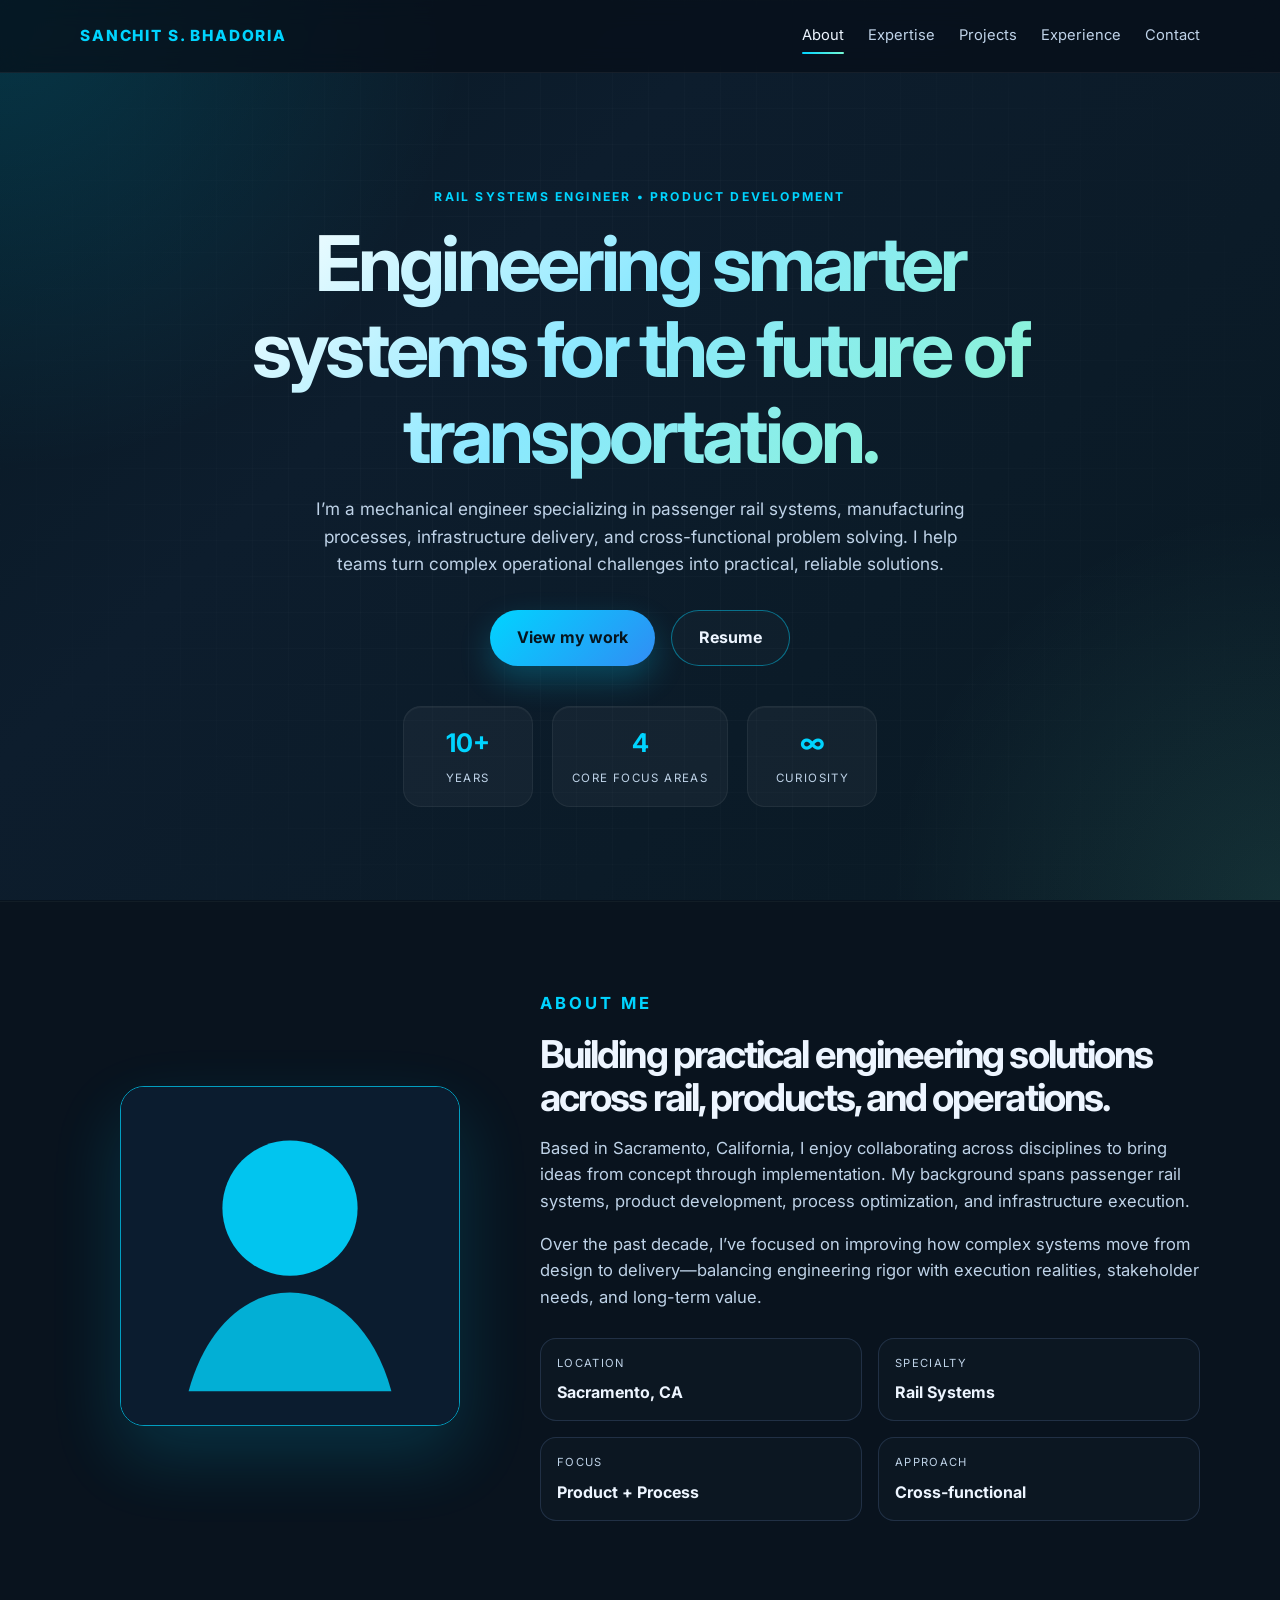
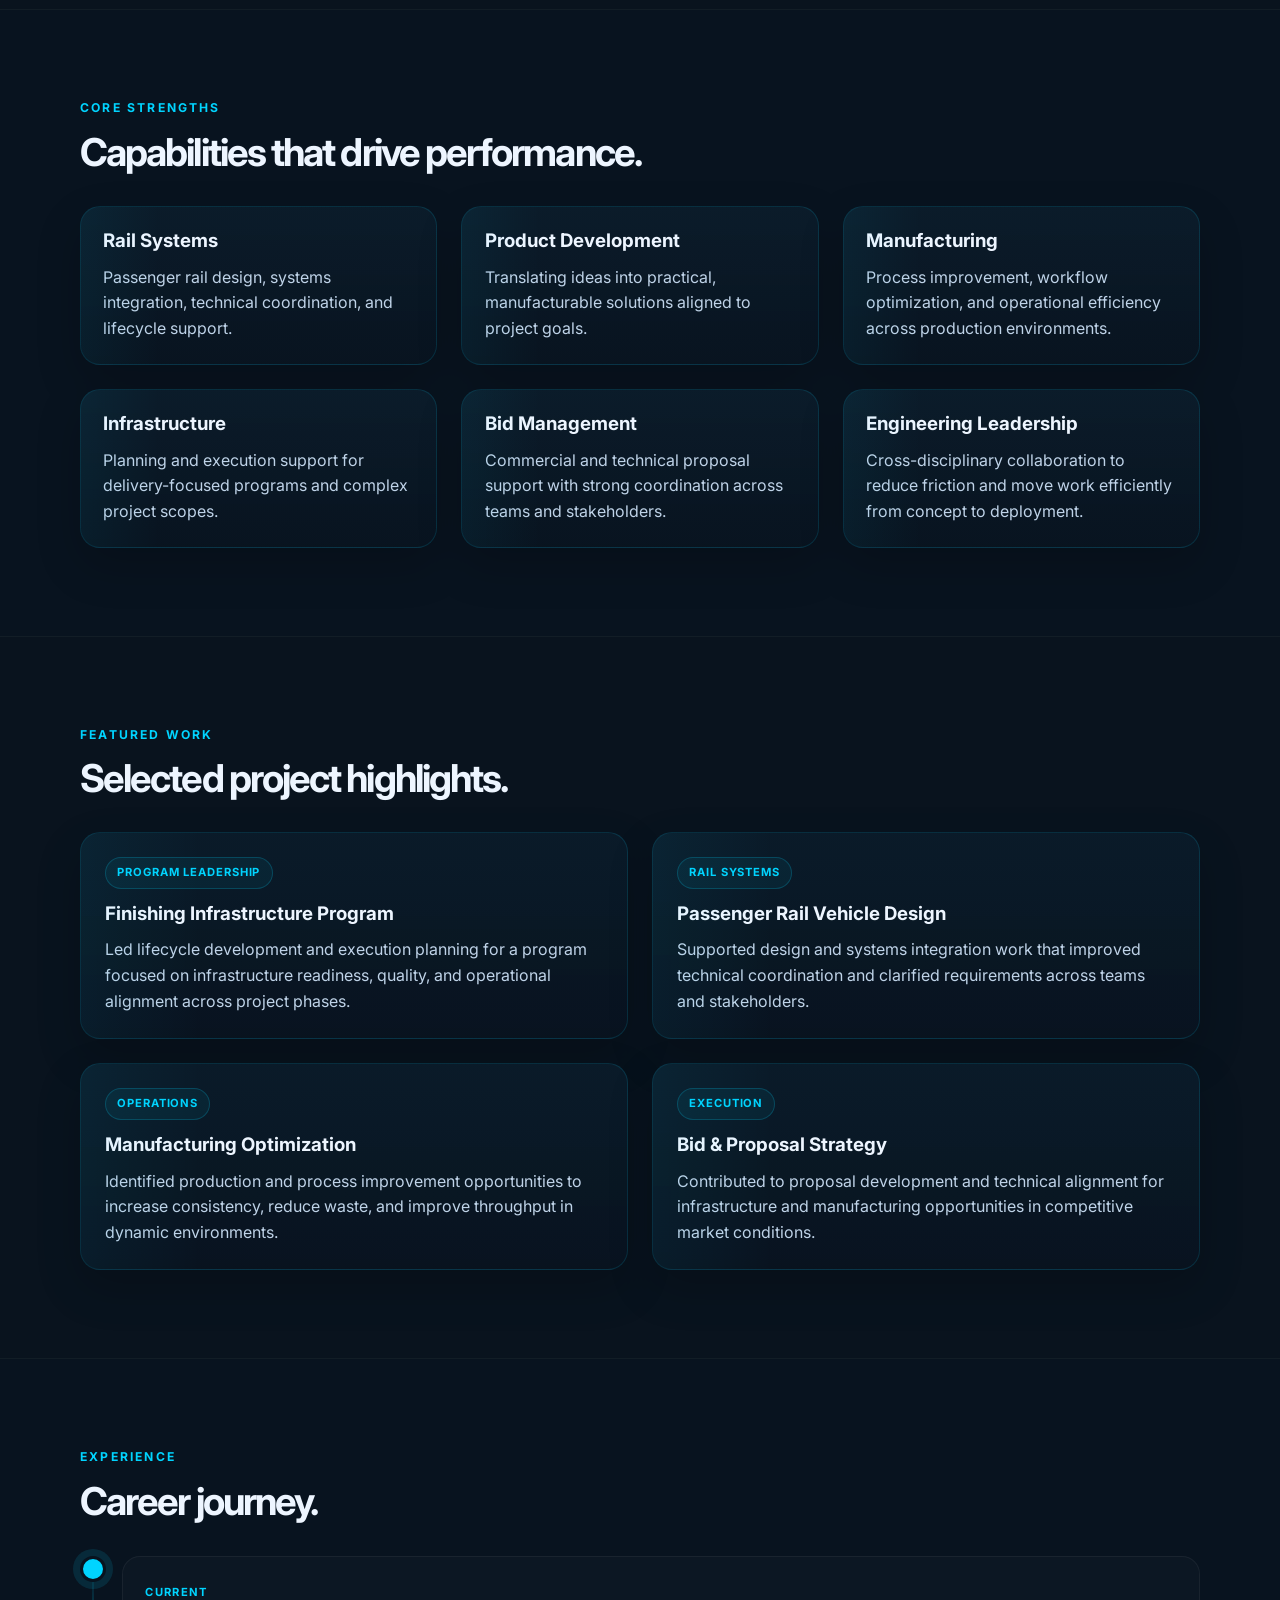
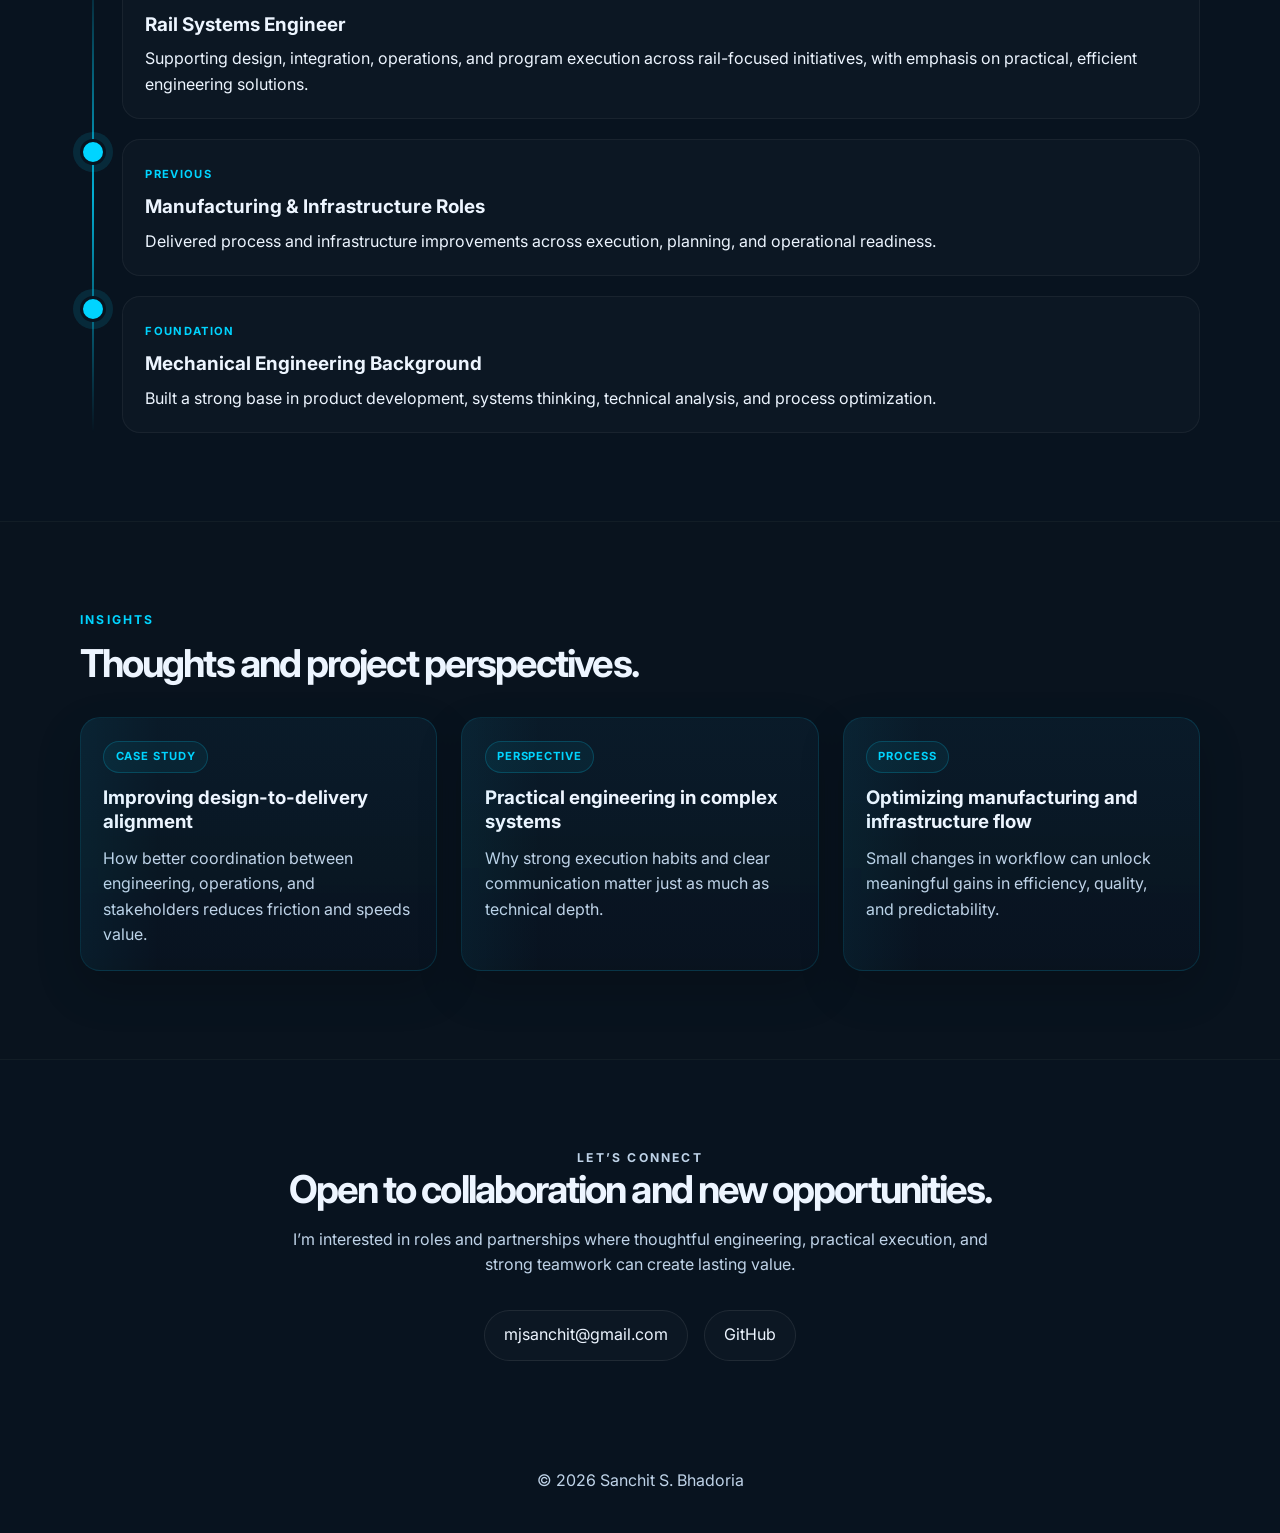
==== commit 23c52009: "Add a more polished multi-section portfolio design inspired by a modern tech-focused personal websit" ====
--- a/index.html
+++ b/index.html
@@ -1,7 +1,293 @@
-<!DOCTYPE html><html lang="en"><head><meta charset="UTF-8"><meta name="viewport" content="width=device-width, initial-scale=1.0"><title>Sanchit S. Bhadoria | Rail Systems Engineer</title><meta name="description" content="Mechanical Engineer and Component Engineer specializing in rail transportation systems."><link rel="stylesheet" href="style.css"></head><body><div class="bg"></div><nav><div class="brand">SSB Engineering Portfolio</div><div class="nav-links"><a href="#about">About Me</a><a href="#projects">Projects</a><a href="#experience">Experience</a><a href="#contact">Contact</a></div></nav><header class="hero"><div><h1>Engineering Rail Systems From Concept To Integration</h1><p>Sanchit S Bhadoria | Component Engineer | Industrial & Manufacturing Engineer</p><a class="btn" href="assets/resume/SANCHIT_S_BHADORIA.pdf">Download Resume</a><a class="btn secondary" href="https://www.linkedin.com/in/sanchitbhadoria" target="_blank">LinkedIn</a></div></header><section id="about"><h2>About Me</h2><div class="about-container"><img src="assets/images/profile.jpeg" alt="Sanchit S Bhadoria" class="profile-image"><div class="about-content"><p style="text-align: justify; line-height: 1.8;">
-I'm a Mechanical Engineer specializing in passenger rail systems, product development, manufacturing processes, and infrastructure projects.
-Over the past decade, I have worked on rail vehicle design and systems integration to manufacturing optimization and bid management.
-Based in Sacramento, California, I enjoy collaborating across disciplines to bring ideas from concept through implementation.
-<br><br>
-Outside of work, I enjoy spending time in nature, riding motorcycles, snowboarding, and following competitive sports.
-</p></div></div></section><section id="projects"><h2>Featured Projects</h2><div class="grid"><div class="card"><h3>Finishing Infrastructure Program</h3><p>Led lifecycle development of finishing infrastructure exceeding $2M including design, procurement, permitting, installation and commissioning.</p></div><div class="card"><h3>Amtrak ICT Conductor Office</h3><p>Developed conductor office design addressing layout, integration and rail compliance requirements.</p></div><div class="card"><h3>Stainless Steel Luggage Towers</h3><p>Designed and integrated stainless steel luggage storage systems for passenger rail applications.</p></div></div></section><section id="experience"><h2>Professional Experience</h2><div class="timeline"><div><strong>Component Engineer</strong><br>Siemens Mobility | 2020-Present</div><div><strong>Industrial / Manufacturing Engineer</strong><br>Siemens Mobility | 2016-2020</div><div><strong>Associate Engineer</strong><br>Grasim Industries</div></div></section><section id="contact"><h2>Contact</h2><p>Email: mjsanchit@gmail.com</p><p>LinkedIn: linkedin.com/in/sanchitbhadoria</p></section><script src="script.js"></script></body></html>+<!DOCTYPE html>
+<html lang="en">
+  <head>
+    <meta charset="UTF-8" />
+    <meta name="viewport" content="width=device-width, initial-scale=1.0" />
+    <meta
+      name="description"
+      content="Sanchit S. Bhadoria is a Rail Systems Engineer focused on product development, manufacturing optimization, systems integration, and infrastructure delivery."
+    />
+    <meta property="og:title" content="Sanchit S. Bhadoria | Rail Systems Engineer" />
+    <meta
+      property="og:description"
+      content="Mechanical engineering professional focused on passenger rail systems, infrastructure, and operational excellence."
+    />
+    <meta property="og:type" content="website" />
+    <title>Sanchit S. Bhadoria | Rail Systems Engineer</title>
+    <link rel="preconnect" href="https://fonts.googleapis.com" />
+    <link rel="preconnect" href="https://fonts.gstatic.com" crossorigin />
+    <link
+      href="https://fonts.googleapis.com/css2?family=Inter:wght@400;500;600;700;800&display=swap"
+      rel="stylesheet"
+    />
+    <link rel="stylesheet" href="style.css" />
+  </head>
+  <body>
+    <div class="bg"></div>
+
+    <header class="site-header">
+      <nav class="nav container" aria-label="Main navigation">
+        <a href="#top" class="brand">Sanchit S. Bhadoria</a>
+        <div class="nav-links">
+          <a href="#about">About</a>
+          <a href="#expertise">Expertise</a>
+          <a href="#projects">Projects</a>
+          <a href="#experience">Experience</a>
+          <a href="#contact">Contact</a>
+        </div>
+      </nav>
+    </header>
+
+    <main id="top">
+      <section class="hero section-shell">
+        <div class="container hero-inner reveal">
+          <span class="eyebrow">Rail systems engineer • product development</span>
+          <h1>Engineering smarter systems for the future of transportation.</h1>
+          <p>
+            I’m a mechanical engineer specializing in passenger rail systems,
+            manufacturing processes, infrastructure delivery, and cross-functional problem solving.
+            I help teams turn complex operational challenges into practical, reliable solutions.
+          </p>
+
+          <div class="cta-group">
+            <a class="btn" href="#projects">View my work</a>
+            <a class="btn secondary" href="resume.html" target="_blank" rel="noreferrer">Resume</a>
+          </div>
+
+          <ul class="hero-metrics" aria-label="Career summary">
+            <li>
+              <strong>10+</strong>
+              <span>Years</span>
+            </li>
+            <li>
+              <strong>4</strong>
+              <span>Core Focus Areas</span>
+            </li>
+            <li>
+              <strong>∞</strong>
+              <span>Curiosity</span>
+            </li>
+          </ul>
+        </div>
+      </section>
+
+      <section id="about" class="section alt-section">
+        <div class="container about-grid reveal">
+          <div class="portrait-wrap">
+            <div class="portrait-glow"></div>
+            <img
+              class="profile-image"
+              src="data:image/svg+xml,%3Csvg xmlns='http://www.w3.org/2000/svg' width='600' height='600' viewBox='0 0 600 600'%3E%3Crect width='600' height='600' fill='%230b1c2f'/%3E%3Ccircle cx='300' cy='215' r='120' fill='%2300d4ff' fill-opacity='0.92'/%3E%3Cpath d='M120 540c30-110 100-175 180-175s150 65 180 175' fill='%2300d4ff' fill-opacity='0.8'/%3E%3C/svg%3E"
+              alt="Sanchit S. Bhadoria portrait illustration"
+            />
+          </div>
+
+          <div class="about-copy">
+            <p class="section-kicker">About me</p>
+            <h2>Building practical engineering solutions across rail, products, and operations.</h2>
+            <p>
+              Based in Sacramento, California, I enjoy collaborating across disciplines to bring ideas
+              from concept through implementation. My background spans passenger rail systems, product
+              development, process optimization, and infrastructure execution.
+            </p>
+            <p>
+              Over the past decade, I’ve focused on improving how complex systems move from design to
+              delivery—balancing engineering rigor with execution realities, stakeholder needs, and long-term value.
+            </p>
+
+            <div class="fact-grid">
+              <div class="fact-item">
+                <span>Location</span>
+                <strong>Sacramento, CA</strong>
+              </div>
+              <div class="fact-item">
+                <span>Specialty</span>
+                <strong>Rail Systems</strong>
+              </div>
+              <div class="fact-item">
+                <span>Focus</span>
+                <strong>Product + Process</strong>
+              </div>
+              <div class="fact-item">
+                <span>Approach</span>
+                <strong>Cross-functional</strong>
+              </div>
+            </div>
+          </div>
+        </div>
+      </section>
+
+      <section id="expertise" class="section">
+        <div class="container reveal">
+          <p class="section-kicker">Core strengths</p>
+          <h2>Capabilities that drive performance.</h2>
+
+          <div class="skills-grid">
+            <div class="skill-card">
+              <h3>Rail Systems</h3>
+              <p>Passenger rail design, systems integration, technical coordination, and lifecycle support.</p>
+            </div>
+            <div class="skill-card">
+              <h3>Product Development</h3>
+              <p>Translating ideas into practical, manufacturable solutions aligned to project goals.</p>
+            </div>
+            <div class="skill-card">
+              <h3>Manufacturing</h3>
+              <p>Process improvement, workflow optimization, and operational efficiency across production environments.</p>
+            </div>
+            <div class="skill-card">
+              <h3>Infrastructure</h3>
+              <p>Planning and execution support for delivery-focused programs and complex project scopes.</p>
+            </div>
+            <div class="skill-card">
+              <h3>Bid Management</h3>
+              <p>Commercial and technical proposal support with strong coordination across teams and stakeholders.</p>
+            </div>
+            <div class="skill-card">
+              <h3>Engineering Leadership</h3>
+              <p>Cross-disciplinary collaboration to reduce friction and move work efficiently from concept to deployment.</p>
+            </div>
+          </div>
+        </div>
+      </section>
+
+      <section id="projects" class="section alt-section">
+        <div class="container reveal">
+          <p class="section-kicker">Featured work</p>
+          <h2>Selected project highlights.</h2>
+
+          <div class="card-grid">
+            <article class="project-card">
+              <div class="card-tag">Program leadership</div>
+              <h3>Finishing Infrastructure Program</h3>
+              <p>
+                Led lifecycle development and execution planning for a program focused on infrastructure readiness,
+                quality, and operational alignment across project phases.
+              </p>
+            </article>
+
+            <article class="project-card">
+              <div class="card-tag">Rail systems</div>
+              <h3>Passenger Rail Vehicle Design</h3>
+              <p>
+                Supported design and systems integration work that improved technical coordination and clarified
+                requirements across teams and stakeholders.
+              </p>
+            </article>
+
+            <article class="project-card">
+              <div class="card-tag">Operations</div>
+              <h3>Manufacturing Optimization</h3>
+              <p>
+                Identified production and process improvement opportunities to increase consistency, reduce waste,
+                and improve throughput in dynamic environments.
+              </p>
+            </article>
+
+            <article class="project-card">
+              <div class="card-tag">Execution</div>
+              <h3>Bid &amp; Proposal Strategy</h3>
+              <p>
+                Contributed to proposal development and technical alignment for infrastructure and manufacturing
+                opportunities in competitive market conditions.
+              </p>
+            </article>
+          </div>
+        </div>
+      </section>
+
+      <section id="experience" class="section">
+        <div class="container reveal">
+          <p class="section-kicker">Experience</p>
+          <h2>Career journey.</h2>
+
+          <div class="timeline">
+            <article class="timeline-item">
+              <div class="timeline-dot"></div>
+              <div class="timeline-content">
+                <span class="timeline-date">Current</span>
+                <strong>Rail Systems Engineer</strong>
+                <p>
+                  Supporting design, integration, operations, and program execution across rail-focused initiatives,
+                  with emphasis on practical, efficient engineering solutions.
+                </p>
+              </div>
+            </article>
+
+            <article class="timeline-item">
+              <div class="timeline-dot"></div>
+              <div class="timeline-content">
+                <span class="timeline-date">Previous</span>
+                <strong>Manufacturing &amp; Infrastructure Roles</strong>
+                <p>
+                  Delivered process and infrastructure improvements across execution, planning, and operational readiness.
+                </p>
+              </div>
+            </article>
+
+            <article class="timeline-item">
+              <div class="timeline-dot"></div>
+              <div class="timeline-content">
+                <span class="timeline-date">Foundation</span>
+                <strong>Mechanical Engineering Background</strong>
+                <p>
+                  Built a strong base in product development, systems thinking, technical analysis, and process optimization.
+                </p>
+              </div>
+            </article>
+          </div>
+        </div>
+      </section>
+
+      <section class="section alt-section">
+        <div class="container reveal">
+          <p class="section-kicker">Insights</p>
+          <h2>Thoughts and project perspectives.</h2>
+
+          <div class="insights-grid">
+            <article class="insight-card">
+              <span class="insight-label">Case study</span>
+              <h3>Improving design-to-delivery alignment</h3>
+              <p>How better coordination between engineering, operations, and stakeholders reduces friction and speeds value.</p>
+            </article>
+            <article class="insight-card">
+              <span class="insight-label">Perspective</span>
+              <h3>Practical engineering in complex systems</h3>
+              <p>Why strong execution habits and clear communication matter just as much as technical depth.</p>
+            </article>
+            <article class="insight-card">
+              <span class="insight-label">Process</span>
+              <h3>Optimizing manufacturing and infrastructure flow</h3>
+              <p>Small changes in workflow can unlock meaningful gains in efficiency, quality, and predictability.</p>
+            </article>
+          </div>
+        </div>
+      </section>
+
+      <section id="contact" class="section contact-section">
+        <div class="container reveal">
+          <p class="section-kicker">Let’s connect</p>
+          <h2>Open to collaboration and new opportunities.</h2>
+          <p>
+            I’m interested in roles and partnerships where thoughtful engineering, practical execution,
+            and strong teamwork can create lasting value.
+          </p>
+          <div class="contact-links">
+            <a href="mailto:mjsanchit@gmail.com">mjsanchit@gmail.com</a>
+            <a href="https://github.com/sanchitportfolio" target="_blank" rel="noreferrer">GitHub</a>
+          </div>
+        </div>
+      </section>
+    </main>
+
+    <footer class="site-footer">
+      <div class="container footer-row">
+        <p>© <span id="year"></span> Sanchit S. Bhadoria</p>
+      </div>
+    </footer>
+
+    <script src="script.js"></script>
+  </body>
+</html>
+
+
--- a/style.css
+++ b/style.css
@@ -2,555 +2,613 @@
   box-sizing: border-box;
 }
 
+:root {
+  --bg: #08131f;
+  --bg-strong: #0d1d2d;
+  --panel: rgba(9, 22, 33, 0.8);
+  --panel-alt: rgba(14, 30, 46, 0.88);
+  --line: rgba(138, 180, 255, 0.16);
+  --line-strong: rgba(0, 212, 255, 0.72);
+  --text: #edf5ff;
+  --muted: #bfd3e8;
+  --accent: #00d4ff;
+  --accent-2: #75f9d4;
+  --shadow: rgba(0, 212, 255, 0.18);
+}
+
+html {
+  scroll-behavior: smooth;
+}
+
 body {
   margin: 0;
-  font-family: 'Segoe UI', Arial, sans-serif;
-  background: #08131f;
-  color: #fff;
+  font-family: "Inter", "Segoe UI", sans-serif;
+  background: var(--bg);
+  color: var(--text);
+  line-height: 1.6;
   overflow-x: hidden;
 }
 
-html {
-  scroll-behavior: smooth;
+img {
+  display: block;
+  max-width: 100%;
+}
+
+a {
+  color: inherit;
+}
+
+p {
+  margin: 0;
 }
 
 .bg {
   position: fixed;
   inset: 0;
-  background: linear-gradient(135deg, #0f3460 0%, #162a3e 25%, #0a1f2e 50%, #162a3e 75%, #0f3460 100%);
-  z-index: -1;
-  animation: gradientShift 15s ease infinite;
-}
-
-@keyframes gradientShift {
-  0%, 100% {
-    background: linear-gradient(135deg, #0f3460 0%, #162a3e 25%, #0a1f2e 50%, #162a3e 75%, #0f3460 100%);
-  }
-  50% {
-    background: linear-gradient(135deg, #16375c 0%, #0f3460 25%, #162a3e 50%, #0f3460 75%, #16375c 100%);
-  }
-}
-
-nav {
-  display: flex;
-  justify-content: space-between;
-  align-items: center;
-  padding: 1.5rem 2rem;
-  background: rgba(0, 0, 0, 0.7);
+  background:
+    radial-gradient(circle at top left, rgba(0, 212, 255, 0.16), transparent 30%),
+    radial-gradient(circle at bottom right, rgba(117, 249, 212, 0.1), transparent 25%),
+    linear-gradient(135deg, #071823 0%, #0d1d2d 35%, #091923 100%);
+  z-index: -2;
+}
+
+.bg::after {
+  content: "";
+  position: absolute;
+  inset: 0;
+  background-image: linear-gradient(rgba(255, 255, 255, 0.02) 1px, transparent 1px),
+    linear-gradient(90deg, rgba(255, 255, 255, 0.02) 1px, transparent 1px);
+  background-size: 36px 36px;
+  mask-image: radial-gradient(circle at center, black 32%, transparent 100%);
+}
+
+.container {
+  width: min(1120px, calc(100% - 2rem));
+  margin: 0 auto;
+}
+
+.section-shell,
+.section {
+  position: relative;
+}
+
+.site-header {
   position: sticky;
   top: 0;
-  z-index: 100;
-  backdrop-filter: blur(10px);
-  border-bottom: 2px solid rgba(0, 212, 255, 0.3);
-  box-shadow: 0 4px 20px rgba(0, 212, 255, 0.1);
-}
-
-.brand {
-  font-size: 1.3rem;
-  font-weight: bold;
-  color: #00d4ff;
-  text-shadow: 0 0 10px rgba(0, 212, 255, 0.5);
-  letter-spacing: 1px;
-}
-
-nav > div:last-child {
-  display: flex;
-  gap: 3rem;
-}
-
-nav a {
-  color: #fff;
-  text-decoration: none;
-  transition: all 0.3s ease;
-  font-size: 0.95rem;
-  position: relative;
-  padding: 0.5rem 0;
-  white-space: nowrap;
-}
-
-nav a::after {
-  content: '';
-  position: absolute;
-  bottom: 0;
-  left: 0;
-  width: 0;
-  height: 2px;
-  background: linear-gradient(90deg, #00d4ff, #00ff88);
-  transition: width 0.3s ease;
-}
-
-nav a:hover {
-  color: #00d4ff;
-  text-shadow: 0 0 10px rgba(0, 212, 255, 0.6);
-}
-
-nav a:hover::after {
-  width: 100%;
-}
-
-.hero {
-  height: 100vh;
-  background: linear-gradient(rgba(0, 0, 0, 0.5), rgba(0, 0, 0, 0.5)),
-    url('data:image/svg+xml,<svg xmlns="http://www.w3.org/2000/svg" width="100" height="100"><rect fill="%23016a9c" width="100" height="100"/><circle cx="50" cy="50" r="30" fill="none" stroke="%23000" stroke-width="2"/></svg>');
-  background-size: cover;
+  z-index: 50;
+  backdrop-filter: blur(12px);
+  background: rgba(6, 14, 24, 0.7);
+  border-bottom: 1px solid rgba(255, 255, 255, 0.06);
+}
+
+.nav {
   display: flex;
   align-items: center;
-  justify-content: center;
-  text-align: center;
-  color: #fff;
-  position: relative;
-  overflow: hidden;
-}
-
-.hero::before {
-  content: '';
-  position: absolute;
-  top: 0;
-  left: 0;
-  right: 0;
-  bottom: 0;
-  background: radial-gradient(circle at 50% 50%, rgba(0, 212, 255, 0.1) 0%, transparent 70%);
-  animation: pulse 4s ease-in-out infinite;
-  z-index: 0;
-}
-
-@keyframes pulse {
-  0%, 100% {
-    opacity: 0.5;
-  }
-  50% {
-    opacity: 1;
-  }
-}
-
-header.hero {
+  justify-content: space-between;
+  min-height: 72px;
+  gap: 1rem;
+}
+
+.brand {
+  font-size: 0.96rem;
+  font-weight: 800;
+  text-transform: uppercase;
+  letter-spacing: 0.12em;
+  color: var(--accent);
+  text-decoration: none;
+}
+
+.nav-links {
   display: flex;
   align-items: center;
+  gap: 1.5rem;
+  flex-wrap: wrap;
+}
+
+.nav-links a {
+  position: relative;
+  color: var(--muted);
+  text-decoration: none;
+  font-size: 0.92rem;
+  transition: color 0.2s ease;
+}
+
+.nav-links a::after {
+  content: "";
+  position: absolute;
+  left: 0;
+  bottom: -0.38rem;
+  width: 100%;
+  height: 2px;
+  border-radius: 999px;
+  background: linear-gradient(90deg, var(--accent), var(--accent-2));
+  transform: scaleX(0);
+  transform-origin: left;
+  transition: transform 0.2s ease;
+}
+
+.nav-links a:hover,
+.nav-links a:focus-visible,
+.nav-links a.active {
+  color: var(--text);
+}
+
+.nav-links a:hover::after,
+.nav-links a:focus-visible::after,
+.nav-links a.active::after {
+  transform: scaleX(1);
+}
+
+.hero {
+  min-height: calc(100vh - 72px);
+  display: grid;
+  place-items: center;
+  padding: 4rem 0 3rem;
+}
+
+.hero-inner {
+  max-width: 860px;
+  text-align: center;
+}
+
+.section-kicker {
+  margin: 0 0 0.8rem;
+  font-size: 0.76rem;
+  font-weight: 700;
+  letter-spacing: 0.18em;
+  text-transform: uppercase;
+  color: var(--accent);
+}
+
+.hero h1,
+.about-copy h2,
+.section h2 {
+  margin: 0;
+  letter-spacing: -0.05em;
+  line-height: 1.12;
+}
+
+.hero h1 {
+  margin: 0 auto 1rem;
+  max-width: 16ch;
+  font-size: clamp(2.8rem, 6vw, 5.2rem);
+  background: linear-gradient(135deg, #ffffff 0%, #8ae8ff 45%, #8bf5cf 100%);
+  -webkit-background-clip: text;
+  background-clip: text;
+  color: transparent;
+}
+
+.hero p {
+  max-width: 680px;
+  margin: 0 auto;
+  color: var(--muted);
+  font-size: 1.08rem;
+}
+
+.eyebrow {
+  display: inline-block;
+  margin-bottom: 0.9rem;
+  color: var(--accent);
+  font-size: 0.76rem;
+  font-weight: 700;
+  letter-spacing: 0.18em;
+  text-transform: uppercase;
+}
+
+.cta-group {
+  display: flex;
   justify-content: center;
-}
-
-.hero div {
-  max-width: 800px;
-  animation: fadeInUp 1s ease-out;
+  flex-wrap: wrap;
+  gap: 1rem;
+  margin-top: 2rem;
+}
+
+.btn {
+  display: inline-flex;
+  align-items: center;
+  justify-content: center;
+  padding: 0.9rem 1.7rem;
+  border-radius: 999px;
+  background: linear-gradient(135deg, var(--accent), #328df4);
+  color: #06141d;
+  font-weight: 700;
+  text-decoration: none;
+  box-shadow: 0 14px 32px rgba(0, 212, 255, 0.24);
+  transition: transform 0.2s ease, box-shadow 0.2s ease;
+}
+
+.btn:hover,
+.btn:focus-visible {
+  transform: translateY(-2px);
+  box-shadow: 0 18px 40px rgba(0, 212, 255, 0.32);
+}
+
+.btn.secondary {
+  background: rgba(255, 255, 255, 0.02);
+  color: var(--text);
+  border: 1px solid rgba(0, 212, 255, 0.45);
+  box-shadow: none;
+}
+
+.hero-metrics {
+  list-style: none;
+  padding: 0;
+  margin: 2.5rem auto 0;
+  display: flex;
+  justify-content: center;
+  flex-wrap: wrap;
+  gap: 1.2rem;
+}
+
+.hero-metrics li {
+  min-width: 130px;
+  background: rgba(255, 255, 255, 0.04);
+  border: 1px solid rgba(255, 255, 255, 0.06);
+  border-radius: 18px;
+  padding: 1rem 1.2rem;
+  box-shadow: inset 0 1px 0 rgba(255, 255, 255, 0.04);
+}
+
+.hero-metrics strong {
+  display: block;
+  font-size: clamp(1.2rem, 2vw, 1.9rem);
+  color: var(--accent);
+}
+
+.hero-metrics span {
+  color: var(--muted);
+  font-size: 0.72rem;
+  letter-spacing: 0.12em;
+  text-transform: uppercase;
+}
+
+.section {
+  padding: 5.5rem 0;
+}
+
+.alt-section {
+  background: rgba(10, 21, 31, 0.5);
+  border-block: 1px solid rgba(255, 255, 255, 0.04);
+}
+
+.about-grid {
+  display: grid;
+  grid-template-columns: minmax(240px, 420px) minmax(0, 1fr);
+  gap: 2.5rem;
+  align-items: center;
+}
+
+.portrait-wrap {
+  position: relative;
+  display: grid;
+  place-items: center;
+}
+
+.portrait-glow {
+  position: absolute;
+  inset: 12% 10% 8% 12%;
+  background: radial-gradient(circle, rgba(0, 212, 255, 0.2), transparent 65%);
+  filter: blur(18px);
+}
+
+.profile-image {
+  position: relative;
+  width: min(100%, 340px);
+  border-radius: 24px;
+  border: 1px solid var(--line-strong);
+  box-shadow: 0 30px 70px rgba(0, 212, 255, 0.16);
+}
+
+.about-copy {
+  color: var(--muted);
+}
+
+.about-copy h2,
+.section h2 {
+  font-size: clamp(2rem, 3vw, 3rem);
+  margin-bottom: 1rem;
+  color: var(--text);
+}
+
+.about-copy p {
+  margin-bottom: 1rem;
+  font-size: 1.04rem;
+}
+
+.fact-grid {
+  display: grid;
+  grid-template-columns: repeat(2, minmax(150px, 1fr));
+  gap: 1rem;
+  margin-top: 1.7rem;
+}
+
+.fact-item {
+  padding: 1rem 1rem 0.9rem;
+  border-radius: 16px;
+  border: 1px solid var(--line);
+  background: rgba(255, 255, 255, 0.02);
+}
+
+.fact-item span {
+  display: block;
+  margin-bottom: 0.5rem;
+  color: var(--muted);
+  font-size: 0.7rem;
+  letter-spacing: 0.12em;
+  text-transform: uppercase;
+}
+
+.fact-item strong {
+  color: var(--text);
+  font-size: 1rem;
+}
+
+.skills-grid,
+.card-grid,
+.insights-grid {
+  display: grid;
+  gap: 1.5rem;
+  margin-top: 2rem;
+}
+
+.skills-grid {
+  grid-template-columns: repeat(3, minmax(220px, 1fr));
+}
+
+.card-grid {
+  grid-template-columns: repeat(2, minmax(250px, 1fr));
+}
+
+.insights-grid {
+  grid-template-columns: repeat(3, minmax(220px, 1fr));
+}
+
+.skill-card,
+.project-card,
+.insight-card {
+  position: relative;
+  overflow: hidden;
+  border-radius: 20px;
+  background: linear-gradient(180deg, rgba(12, 30, 45, 0.82), rgba(9, 20, 32, 0.94));
+  border: 1px solid rgba(0, 212, 255, 0.14);
+  box-shadow: 0 18px 45px rgba(0, 0, 0, 0.18);
+  transition: transform 0.2s ease, border-color 0.2s ease, box-shadow 0.2s ease;
+}
+
+.skill-card,
+.insight-card {
+  padding: 1.4rem;
+}
+
+.project-card {
+  padding: 1.5rem;
+}
+
+.skill-card::before,
+.project-card::before,
+.insight-card::before {
+  content: "";
+  position: absolute;
+  inset: 0 auto auto -20%;
+  width: 70%;
+  height: 100%;
+  background: linear-gradient(90deg, transparent, rgba(0, 212, 255, 0.08), transparent);
+  transform: translateX(-40%);
+  transition: transform 0.35s ease;
+}
+
+.skill-card:hover,
+.project-card:hover,
+.insight-card:hover,
+.skill-card:focus-within,
+.project-card:focus-within,
+.insight-card:focus-within {
+  transform: translateY(-4px);
+  border-color: rgba(0, 212, 255, 0.52);
+  box-shadow: 0 28px 62px rgba(0, 212, 255, 0.12);
+}
+
+.skill-card:hover::before,
+.project-card:hover::before,
+.insight-card:hover::before,
+.skill-card:focus-within::before,
+.project-card:focus-within::before,
+.insight-card:focus-within::before {
+  transform: translateX(180%);
+}
+
+.skill-card h3,
+.project-card h3,
+.insight-card h3 {
+  margin: 0 0 0.7rem;
+  color: var(--text);
+  line-height: 1.3;
+}
+
+.skill-card p,
+.project-card p,
+.insight-card p {
+  color: var(--muted);
+}
+
+.card-tag,
+.insight-label {
+  display: inline-block;
+  margin-bottom: 0.8rem;
+  padding: 0.38rem 0.7rem;
+  border-radius: 999px;
+  font-size: 0.7rem;
+  font-weight: 700;
+  letter-spacing: 0.08em;
+  text-transform: uppercase;
+  color: var(--accent);
+  background: rgba(0, 212, 255, 0.06);
+  border: 1px solid rgba(0, 212, 255, 0.2);
+}
+
+.timeline {
+  position: relative;
+  display: grid;
+  gap: 1.2rem;
+  margin-top: 2.1rem;
+}
+
+.timeline::before {
+  content: "";
+  position: absolute;
+  left: 12px;
+  top: 0;
+  bottom: 0;
+  width: 2px;
+  background: linear-gradient(180deg, rgba(0, 212, 255, 0), rgba(0, 212, 255, 0.8), rgba(0, 212, 255, 0));
+}
+
+.timeline-item {
+  position: relative;
+  display: grid;
+  grid-template-columns: 26px 1fr;
+  gap: 1rem;
+  align-items: start;
+}
+
+.timeline-dot {
   position: relative;
   z-index: 1;
-}
-
-.eyebrow {
-  display: block;
-  font-size: 0.9rem;
-  color: #00d4ff;
-  text-transform: uppercase;
-  letter-spacing: 2px;
-  margin-bottom: 0.5rem;
-}
-
-.hero h1 {
-  font-size: 3.5rem;
-  margin: 0.5rem 0;
-  line-height: 1.2;
-  font-weight: 700;
-  background: linear-gradient(90deg, #fff, #00d4ff, #fff);
-  -webkit-background-clip: text;
-  -webkit-text-fill-color: transparent;
-  background-clip: text;
-  animation: textGlow 2s ease-in-out infinite;
-}
-
-@keyframes textGlow {
-  0%, 100% {
-    filter: brightness(1);
-  }
-  50% {
-    filter: brightness(1.2);
-  }
-}
-
-.hero p {
-  font-size: 1.2rem;
-  margin: 1.5rem 0;
-  color: #ccc;
-  text-shadow: 0 0 20px rgba(0, 212, 255, 0.3);
-}
-
-.btn {
-  display: inline-block;
-  padding: 0.8rem 2rem;
-  margin: 0.5rem;
-  background: linear-gradient(135deg, #00d4ff, #0099ff);
-  color: #000;
-  text-decoration: none;
-  border-radius: 4px;
-  font-weight: bold;
-  transition: all 0.3s ease;
-  border: 2px solid #00d4ff;
-  cursor: pointer;
-  font-size: 0.95rem;
-  box-shadow: 0 0 20px rgba(0, 212, 255, 0.4);
-  position: relative;
-  overflow: hidden;
-}
-
-.btn::before {
-  content: '';
-  position: absolute;
-  top: 0;
-  left: -100%;
-  width: 100%;
-  height: 100%;
-  background: rgba(255, 255, 255, 0.2);
-  transition: left 0.3s ease;
-}
-
-.btn:hover {
-  background: transparent;
-  color: #00d4ff;
-  transform: translateY(-3px);
-  box-shadow: 0 0 30px rgba(0, 212, 255, 0.7);
-  border: 2px solid #00d4ff;
-}
-
-.btn:hover::before {
-  left: 100%;
-}
-
-.btn.secondary {
-  background: transparent;
-  color: #00d4ff;
-  border: 2px solid #00d4ff;
-  box-shadow: 0 0 15px rgba(0, 212, 255, 0.3);
-}
-
-.btn.secondary:hover {
-  background: linear-gradient(135deg, #00d4ff, #0099ff);
-  color: #000;
-  box-shadow: 0 0 30px rgba(0, 212, 255, 0.8);
-}
-
-section {
-  padding: 3rem 2rem;
-  max-width: 1000px;
-  margin: 0 auto;
-  position: relative;
-  overflow: hidden;
-}
-
-section::before {
-  content: '';
-  position: absolute;
-  top: -50%;
-  right: -50%;
-  width: 100%;
-  height: 100%;
-  background: radial-gradient(circle, rgba(0, 212, 255, 0.05) 1px, transparent 1px);
-  background-size: 50px 50px;
-  pointer-events: none;
-  animation: float 20s ease-in-out infinite;
-}
-
-@keyframes float {
-  0%, 100% {
-    transform: translateY(0px);
-  }
-  50% {
-    transform: translateY(20px);
-  }
-}
-
-h2 {
-  font-size: 2rem;
-  margin-bottom: 1.5rem;
-  color: #00d4ff;
-  text-transform: uppercase;
-  letter-spacing: 1px;
-  position: relative;
-  padding-bottom: 1rem;
-}
-
-h2::after {
-  content: '';
-  position: absolute;
-  bottom: 0;
-  left: 0;
-  width: 60px;
-  height: 3px;
-  background: linear-gradient(90deg, #00d4ff, transparent);
-  border-radius: 2px;
-}
-
-p {
-  line-height: 1.6;
-  font-size: 1rem;
-  color: #ddd;
-}
-
-#about {
-  background: rgba(15, 52, 96, 0.3);
-  border-top: 2px solid rgba(0, 212, 255, 0.2);
-  border-bottom: 2px solid rgba(0, 212, 255, 0.2);
-}
-
-#about h2 {
-  margin-bottom: 1.5rem;
-}
-
-.about-container {
-  display: flex;
-  align-items: center;
-  gap: 3rem;
-  flex-wrap: wrap;
-}
-
-.profile-image {
-  width: 280px;
-  height: 280px;
-  border-radius: 12px;
-  object-fit: cover;
-  box-shadow: 0 8px 32px rgba(0, 212, 255, 0.2);
-  flex-shrink: 0;
-  border: 3px solid #00d4ff;
-  transition: all 0.3s ease;
-  animation: slideInLeft 1s ease-out;
-  position: relative;
-}
-
-@keyframes slideInLeft {
-  from {
-    opacity: 0;
-    transform: translateX(-50px);
-  }
-  to {
-    opacity: 1;
-    transform: translateX(0);
-  }
-}
-
-.profile-image:hover {
-  transform: scale(1.05);
-  box-shadow: 0 12px 48px rgba(0, 212, 255, 0.4);
-  border-color: #00ff88;
-}
-
-.about-content {
-  flex: 1;
-  min-width: 300px;
-}
-
-.about-content p {
-  font-size: 1.1rem;
-  color: #ddd;
-  line-height: 1.8;
-}
-
-#projects {
-  background: rgba(22, 33, 62, 0.5);
-  border-top: 2px solid rgba(0, 212, 255, 0.2);
-  border-bottom: 2px solid rgba(0, 212, 255, 0.2);
-}
-
-.grid {
-  display: grid;
-  grid-template-columns: repeat(auto-fit, minmax(280px, 1fr));
-  gap: 2rem;
-  margin-top: 2rem;
-}
-
-.card {
-  background: linear-gradient(135deg, rgba(0, 212, 255, 0.05), rgba(0, 150, 255, 0.05));
-  padding: 2rem;
-  border-radius: 8px;
-  border-left: 4px solid #00d4ff;
-  transition: all 0.3s ease;
-  cursor: pointer;
-  position: relative;
-  overflow: hidden;
-  box-shadow: 0 4px 15px rgba(0, 212, 255, 0.1);
-  animation: slideInUp 0.6s ease-out;
-}
-
-@keyframes slideInUp {
-  from {
-    opacity: 0;
-    transform: translateY(30px);
-  }
-  to {
-    opacity: 1;
-    transform: translateY(0);
-  }
-}
-
-.card::before {
-  content: '';
-  position: absolute;
-  top: 0;
-  left: -100%;
-  width: 100%;
-  height: 100%;
-  background: linear-gradient(90deg, transparent, rgba(0, 212, 255, 0.2), transparent);
-  transition: left 0.5s ease;
-}
-
-.card:hover {
-  background: rgba(0, 212, 255, 0.15);
-  transform: translateY(-8px);
-  box-shadow: 0 12px 40px rgba(0, 212, 255, 0.25);
-  border-left-color: #00ff88;
-}
-
-.card:hover::before {
-  left: 100%;
-}
-
-.card h3 {
-  color: #00d4ff;
-  margin-top: 0;
-  font-size: 1.2rem;
-}
-
-.card p {
-  color: #ccc;
-}
-
-#experience {
-  background: rgba(15, 52, 96, 0.3);
-  border-top: 2px solid rgba(0, 212, 255, 0.2);
-  border-bottom: 2px solid rgba(0, 212, 255, 0.2);
-}
-
-.timeline {
-  display: flex;
-  flex-direction: column;
-  gap: 2rem;
-}
-
-.timeline div {
-  padding-left: 2rem;
-  border-left: 3px solid #00d4ff;
-  padding-top: 1rem;
-  padding-bottom: 1rem;
-  position: relative;
-  animation: fadeInLeft 0.8s ease-out;
-}
-
-@keyframes fadeInLeft {
-  from {
-    opacity: 0;
-    transform: translateX(-20px);
-  }
-  to {
-    opacity: 1;
-    transform: translateX(0);
-  }
-}
-
-.timeline div:before {
-  content: '';
-  position: absolute;
-  left: -10px;
-  top: 0;
-  width: 14px;
-  height: 14px;
-  background: #00d4ff;
+  width: 26px;
+  height: 26px;
   border-radius: 50%;
   border: 3px solid #08131f;
-  box-shadow: 0 0 10px rgba(0, 212, 255, 0.6);
-}
-
-.timeline strong {
-  color: #00d4ff;
-  font-size: 1.1rem;
+  background: var(--accent);
+  box-shadow: 0 0 0 7px rgba(0, 212, 255, 0.12);
+}
+
+.timeline-content {
+  padding: 1.3rem 1.4rem;
+  border-radius: 18px;
+  border: 1px solid rgba(255, 255, 255, 0.05);
+  background: rgba(255, 255, 255, 0.02);
+}
+
+.timeline-date {
+  display: inline-block;
+  margin-bottom: 0.5rem;
+  color: var(--accent);
+  font-size: 0.7rem;
+  font-weight: 700;
+  letter-spacing: 0.12em;
+  text-transform: uppercase;
+}
+
+.timeline-content strong {
   display: block;
-  margin-bottom: 0.3rem;
-}
-
-#contact {
-  background: rgba(22, 33, 62, 0.5);
+  margin-bottom: 0.4rem;
+  font-size: 1.18rem;
+  color: var(--text);
+}
+
+.contact-section {
   text-align: center;
-  border-top: 2px solid rgba(0, 212, 255, 0.2);
-  padding: 4rem 2rem;
-}
-
-#contact p {
-  margin: 0.5rem 0;
-  font-size: 1.05rem;
-}
-
-#contact a {
-  color: #00d4ff;
+}
+
+.contact-section h2 {
+  max-width: 720px;
+  margin-inline: auto;
+  margin-bottom: 1rem;
+}
+
+.contact-section p {
+  max-width: 700px;
+  margin: 0 auto;
+  color: var(--muted);
+}
+
+.contact-links {
+  display: flex;
+  justify-content: center;
+  align-items: center;
+  flex-wrap: wrap;
+  gap: 1rem;
+  margin-top: 2rem;
+}
+
+.contact-links a {
+  color: var(--text);
   text-decoration: none;
-  transition: all 0.3s ease;
-  font-weight: 500;
-  position: relative;
-}
-
-#contact a::after {
-  content: '';
-  position: absolute;
-  bottom: -3px;
-  left: 0;
-  width: 0;
-  height: 2px;
-  background: #00d4ff;
-  transition: width 0.3s ease;
-  box-shadow: 0 0 10px rgba(0, 212, 255, 0.5);
-}
-
-#contact a:hover {
-  text-shadow: 0 0 10px rgba(0, 212, 255, 0.6);
-}
-
-#contact a:hover::after {
-  width: 100%;
-}
-
-/* Scrollbar styling */
-::-webkit-scrollbar {
-  width: 10px;
-}
-
-::-webkit-scrollbar-track {
-  background: rgba(0, 0, 0, 0.5);
-}
-
-::-webkit-scrollbar-thumb {
-  background: #00d4ff;
-  border-radius: 5px;
-  box-shadow: 0 0 10px rgba(0, 212, 255, 0.5);
-}
-
-::-webkit-scrollbar-thumb:hover {
-  background: #00ff88;
+  padding: 0.72rem 1.2rem;
+  border-radius: 999px;
+  border: 1px solid rgba(255, 255, 255, 0.08);
+  background: rgba(255, 255, 255, 0.02);
+  transition: border-color 0.2s ease, transform 0.2s ease;
+}
+
+.contact-links a:hover,
+.contact-links a:focus-visible {
+  border-color: rgba(0, 212, 255, 0.45);
+  transform: translateY(-2px);
+}
+
+.site-footer {
+  padding: 1.2rem 0 2.5rem;
+  color: var(--muted);
+}
+
+.footer-row {
+  display: flex;
+  justify-content: center;
+}
+
+.reveal {
+  opacity: 0;
+  transform: translateY(18px);
+  transition: opacity 0.6s ease, transform 0.6s ease;
+}
+
+.reveal.visible {
+  opacity: 1;
+  transform: translateY(0);
+}
+
+@media (max-width: 900px) {
+  .skills-grid,
+  .card-grid,
+  .insights-grid,
+  .about-grid {
+    grid-template-columns: 1fr;
+  }
 }
 
 @media (max-width: 768px) {
-  .hero h1 {
-    font-size: 2rem;
+  .nav {
+    flex-direction: column;
+    justify-content: center;
+    padding: 0.9rem 0 1.1rem;
+  }
+
+  .nav-links {
+    justify-content: center;
+    gap: 0.8rem 1.1rem;
+  }
+
+  .hero {
+    padding-top: 3rem;
+  }
+
+  .fact-grid {
+    grid-template-columns: repeat(2, minmax(140px, 1fr));
+  }
+}
+
+@media (max-width: 480px) {
+  .fact-grid {
+    grid-template-columns: 1fr;
+  }
+
+  .cta-group {
+    flex-direction: column;
   }
 
   .btn {
-    padding: 0.6rem 1.5rem;
-    font-size: 0.85rem;
-  }
-
-  .about-container {
-    flex-direction: column;
-    gap: 2rem;
-  }
-
-  .profile-image {
-    width: 250px;
-    height: 250px;
-  }
-
-  section {
-    padding: 2rem 1rem;
-  }
-
-  nav > div:last-child {
-    gap: 1.5rem;
-  }
-
-  .grid {
-    grid-template-columns: 1fr;
-  }
-}
+    width: 100%;
+  }
+}
+
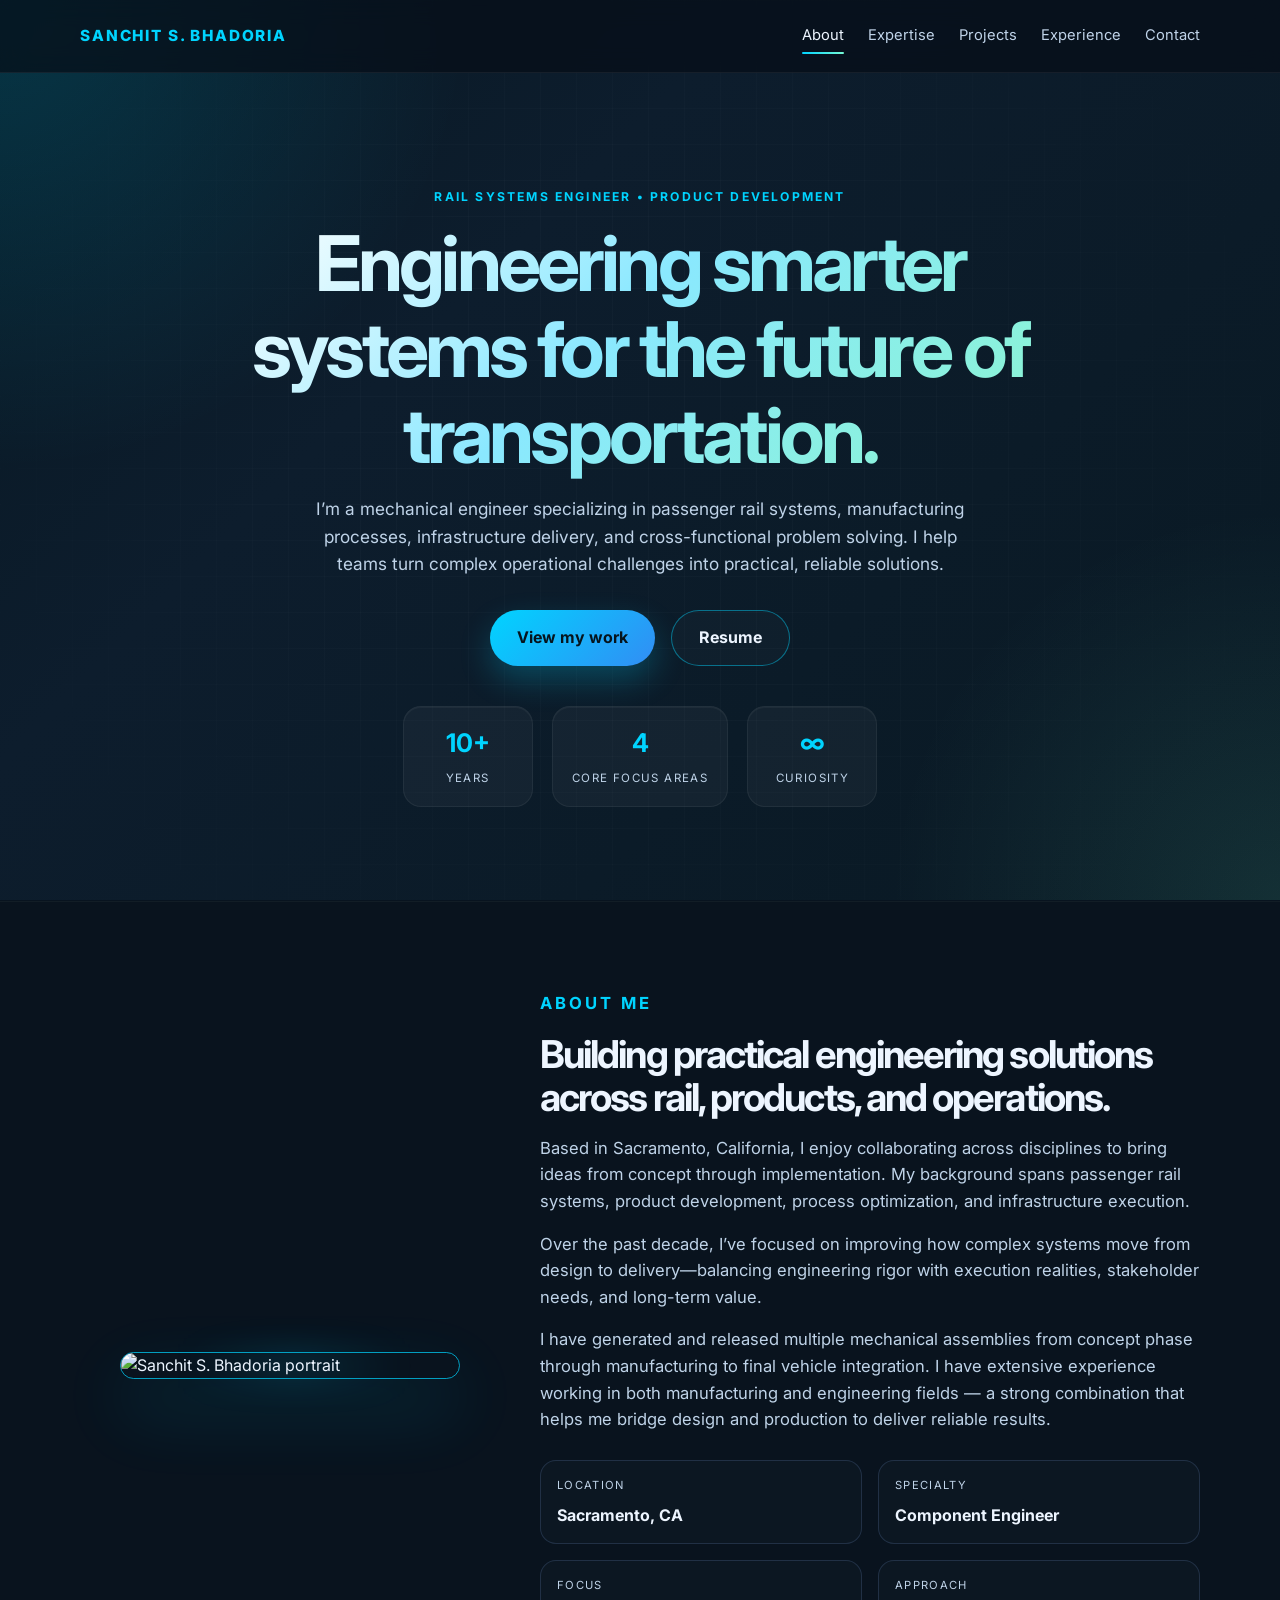
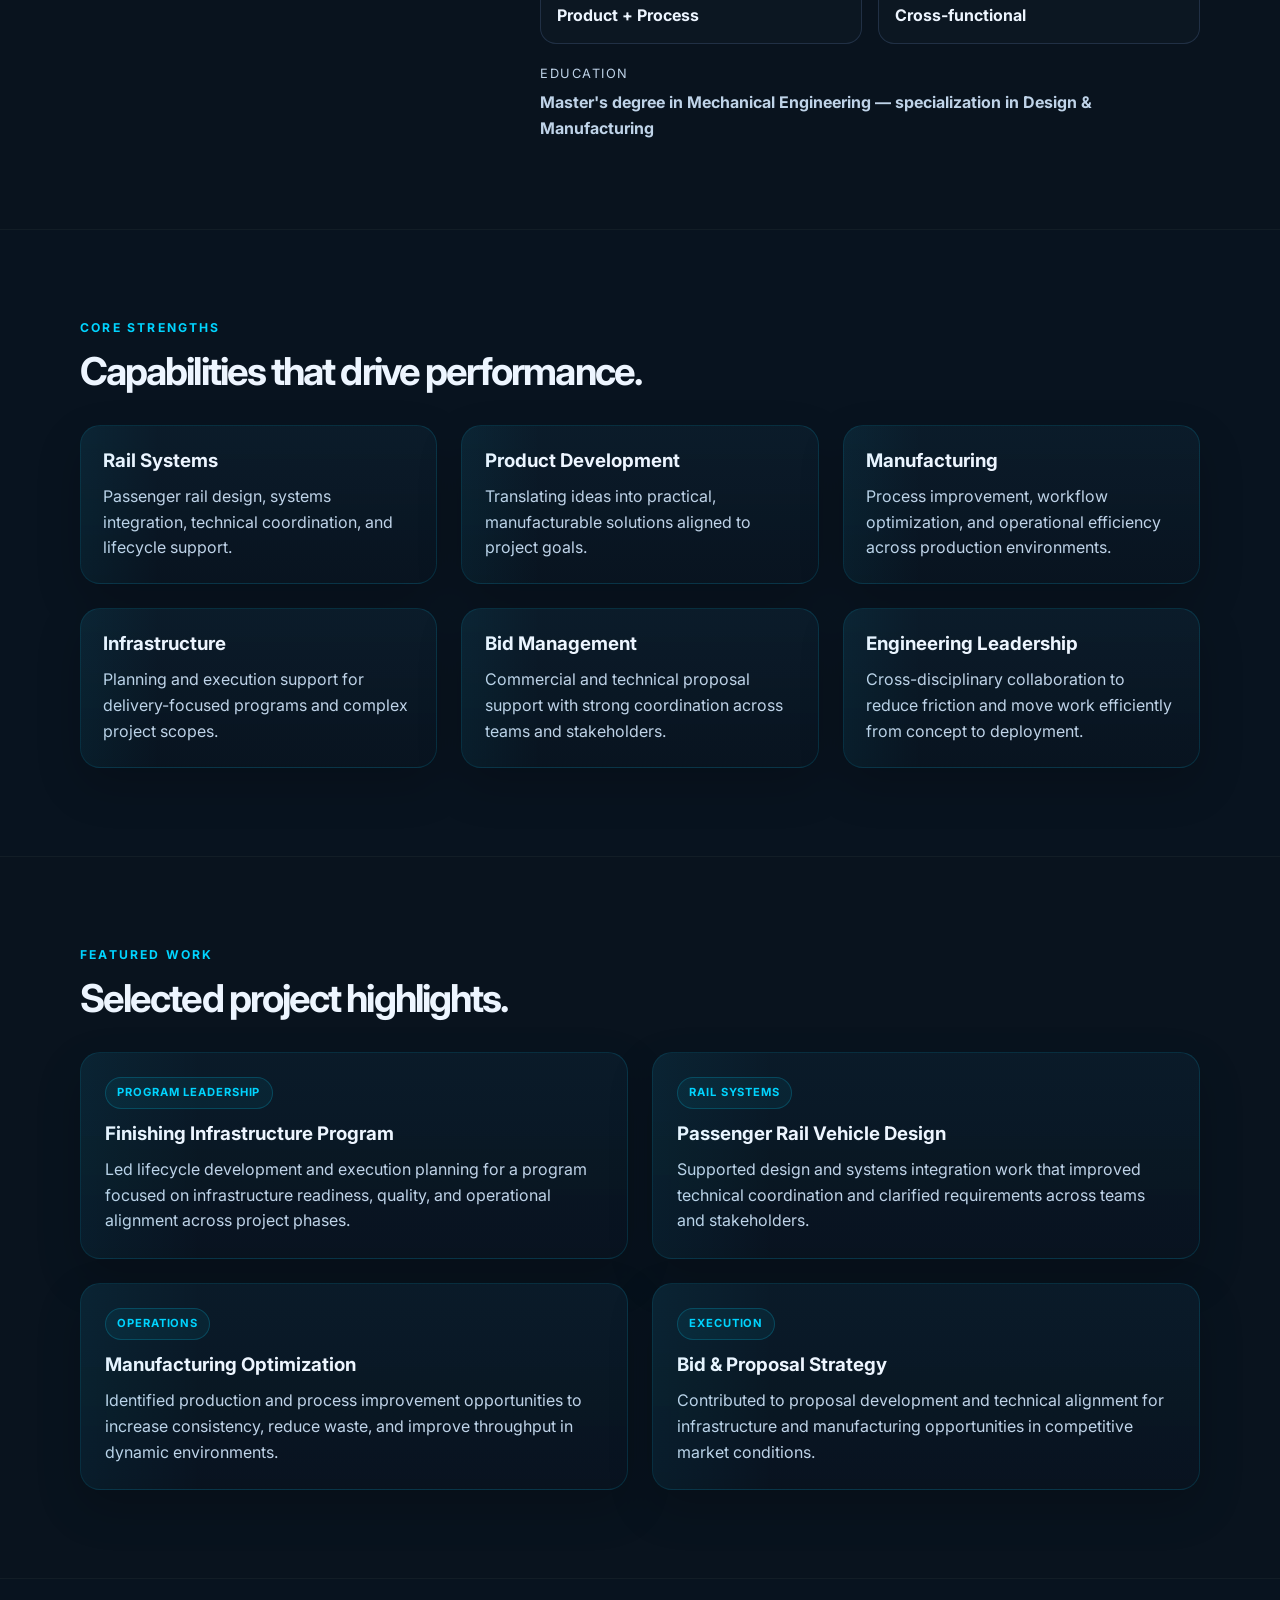
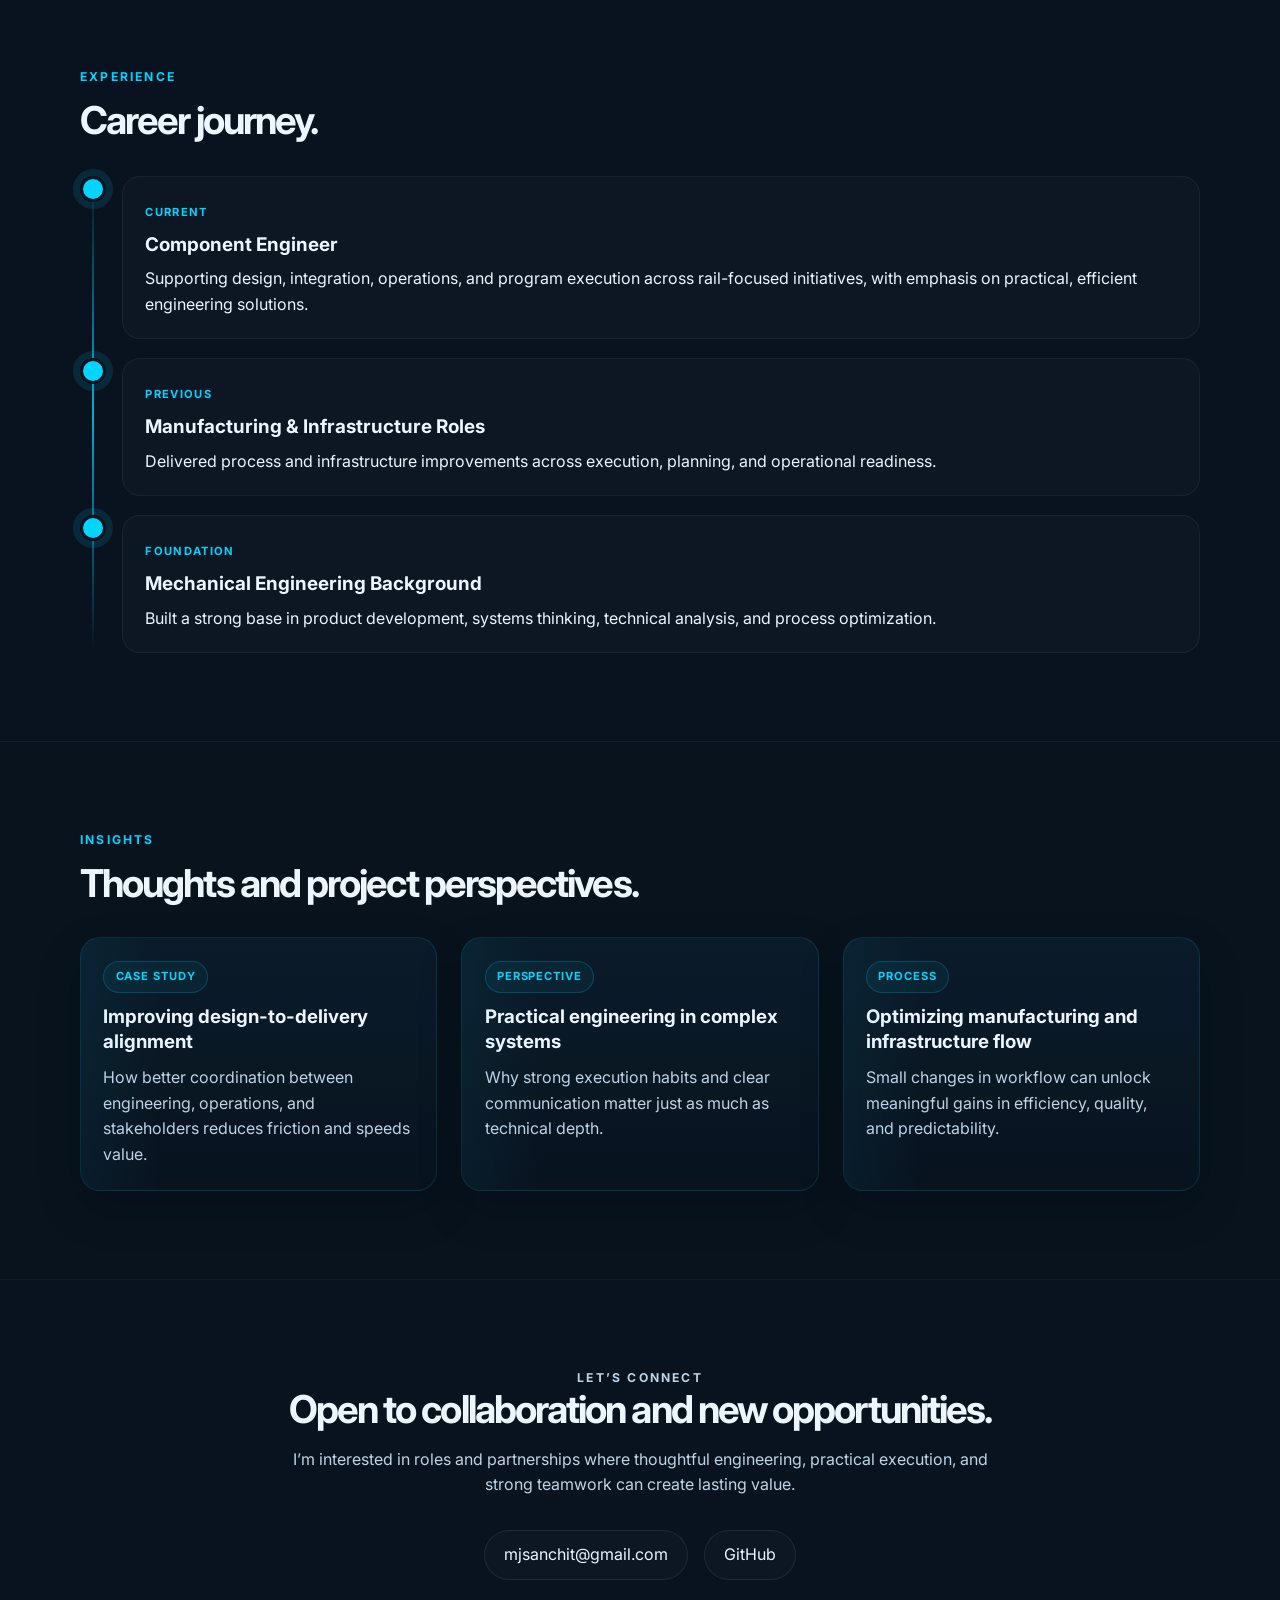
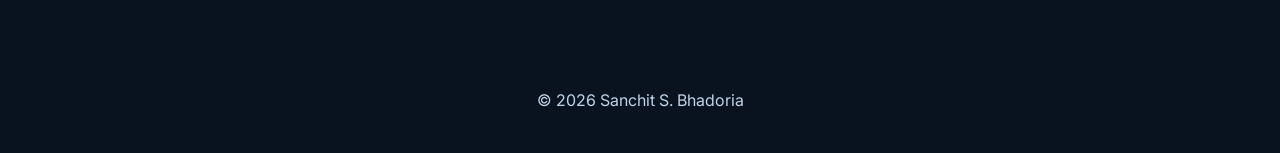
==== commit 44fa5596: "Update title to Component Engineer; expand About copy (add assemblies sentence, manufacturing+engine" ====
--- a/index.html
+++ b/index.html
@@ -5,15 +5,15 @@
     <meta name="viewport" content="width=device-width, initial-scale=1.0" />
     <meta
       name="description"
-      content="Sanchit S. Bhadoria is a Rail Systems Engineer focused on product development, manufacturing optimization, systems integration, and infrastructure delivery."
+      content="Sanchit S. Bhadoria is a Component Engineer focused on product development, manufacturing optimization, systems integration, and infrastructure delivery."
     />
-    <meta property="og:title" content="Sanchit S. Bhadoria | Rail Systems Engineer" />
+    <meta property="og:title" content="Sanchit S. Bhadoria | Component Engineer" />
     <meta
       property="og:description"
       content="Mechanical engineering professional focused on passenger rail systems, infrastructure, and operational excellence."
     />
     <meta property="og:type" content="website" />
-    <title>Sanchit S. Bhadoria | Rail Systems Engineer</title>
+    <title>Sanchit S. Bhadoria | Component Engineer</title>
     <link rel="preconnect" href="https://fonts.googleapis.com" />
     <link rel="preconnect" href="https://fonts.gstatic.com" crossorigin />
     <link
@@ -77,8 +77,8 @@
             <div class="portrait-glow"></div>
             <img
               class="profile-image"
-              src="data:image/svg+xml,%3Csvg xmlns='http://www.w3.org/2000/svg' width='600' height='600' viewBox='0 0 600 600'%3E%3Crect width='600' height='600' fill='%230b1c2f'/%3E%3Ccircle cx='300' cy='215' r='120' fill='%2300d4ff' fill-opacity='0.92'/%3E%3Cpath d='M120 540c30-110 100-175 180-175s150 65 180 175' fill='%2300d4ff' fill-opacity='0.8'/%3E%3C/svg%3E"
-              alt="Sanchit S. Bhadoria portrait illustration"
+              src="assets/images/about.jpg"
+              alt="Sanchit S. Bhadoria portrait"
             />
           </div>
 
@@ -94,6 +94,11 @@
               Over the past decade, I’ve focused on improving how complex systems move from design to
               delivery—balancing engineering rigor with execution realities, stakeholder needs, and long-term value.
             </p>
+            <p>
+              I have generated and released multiple mechanical assemblies from concept phase through manufacturing
+              to final vehicle integration. I have extensive experience working in both manufacturing and engineering
+              fields — a strong combination that helps me bridge design and production to deliver reliable results.
+            </p>
 
             <div class="fact-grid">
               <div class="fact-item">
@@ -102,7 +107,7 @@
               </div>
               <div class="fact-item">
                 <span>Specialty</span>
-                <strong>Rail Systems</strong>
+                <strong>Component Engineer</strong>
               </div>
               <div class="fact-item">
                 <span>Focus</span>
@@ -112,6 +117,11 @@
                 <span>Approach</span>
                 <strong>Cross-functional</strong>
               </div>
+            </div>
+
+            <div class="education-block" style="margin-top:1.25rem;">
+              <span style="display:block;color:var(--muted);font-size:0.8rem;text-transform:uppercase;letter-spacing:0.12em;margin-bottom:0.35rem;">Education</span>
+              <strong>Master's degree in Mechanical Engineering — specialization in Design & Manufacturing</strong>
             </div>
           </div>
         </div>
@@ -206,7 +216,7 @@
               <div class="timeline-dot"></div>
               <div class="timeline-content">
                 <span class="timeline-date">Current</span>
-                <strong>Rail Systems Engineer</strong>
+                <strong>Component Engineer</strong>
                 <p>
                   Supporting design, integration, operations, and program execution across rail-focused initiatives,
                   with emphasis on practical, efficient engineering solutions.
@@ -289,5 +299,3 @@
     <script src="script.js"></script>
   </body>
 </html>
-
-
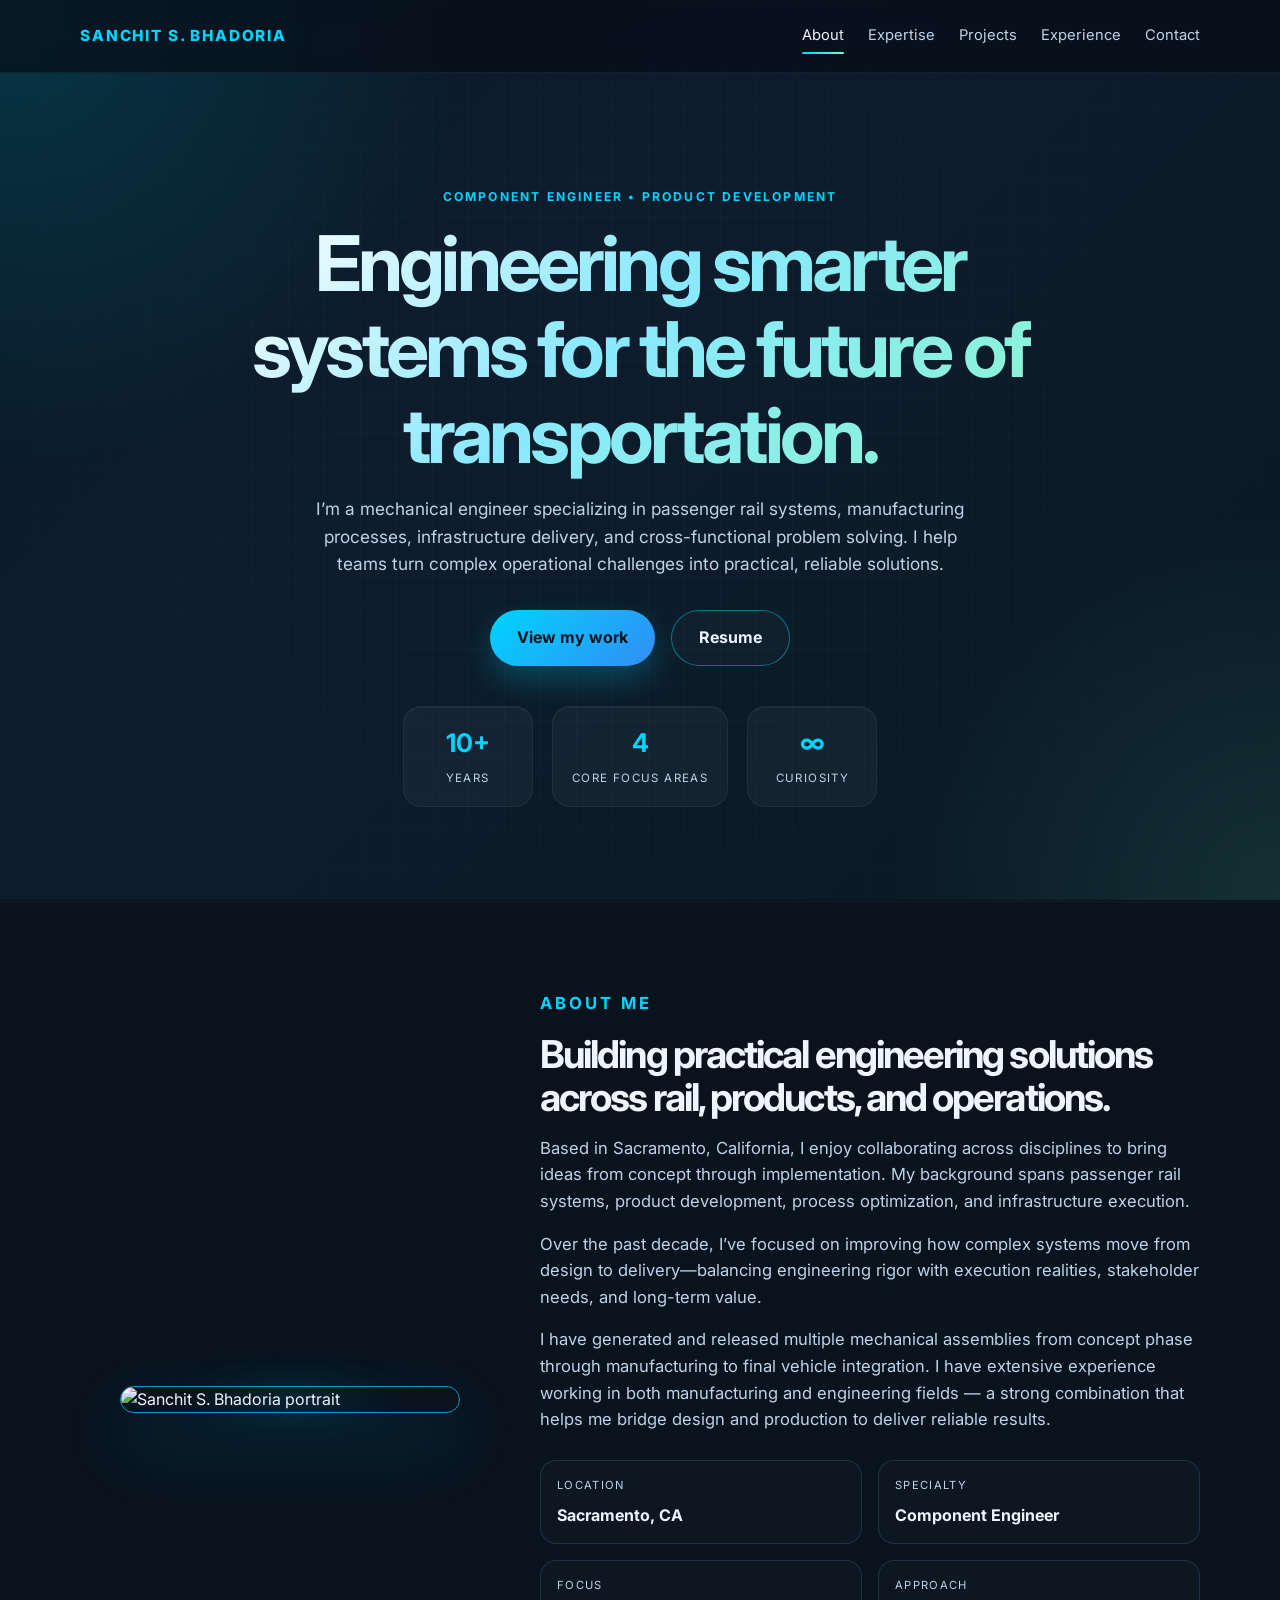
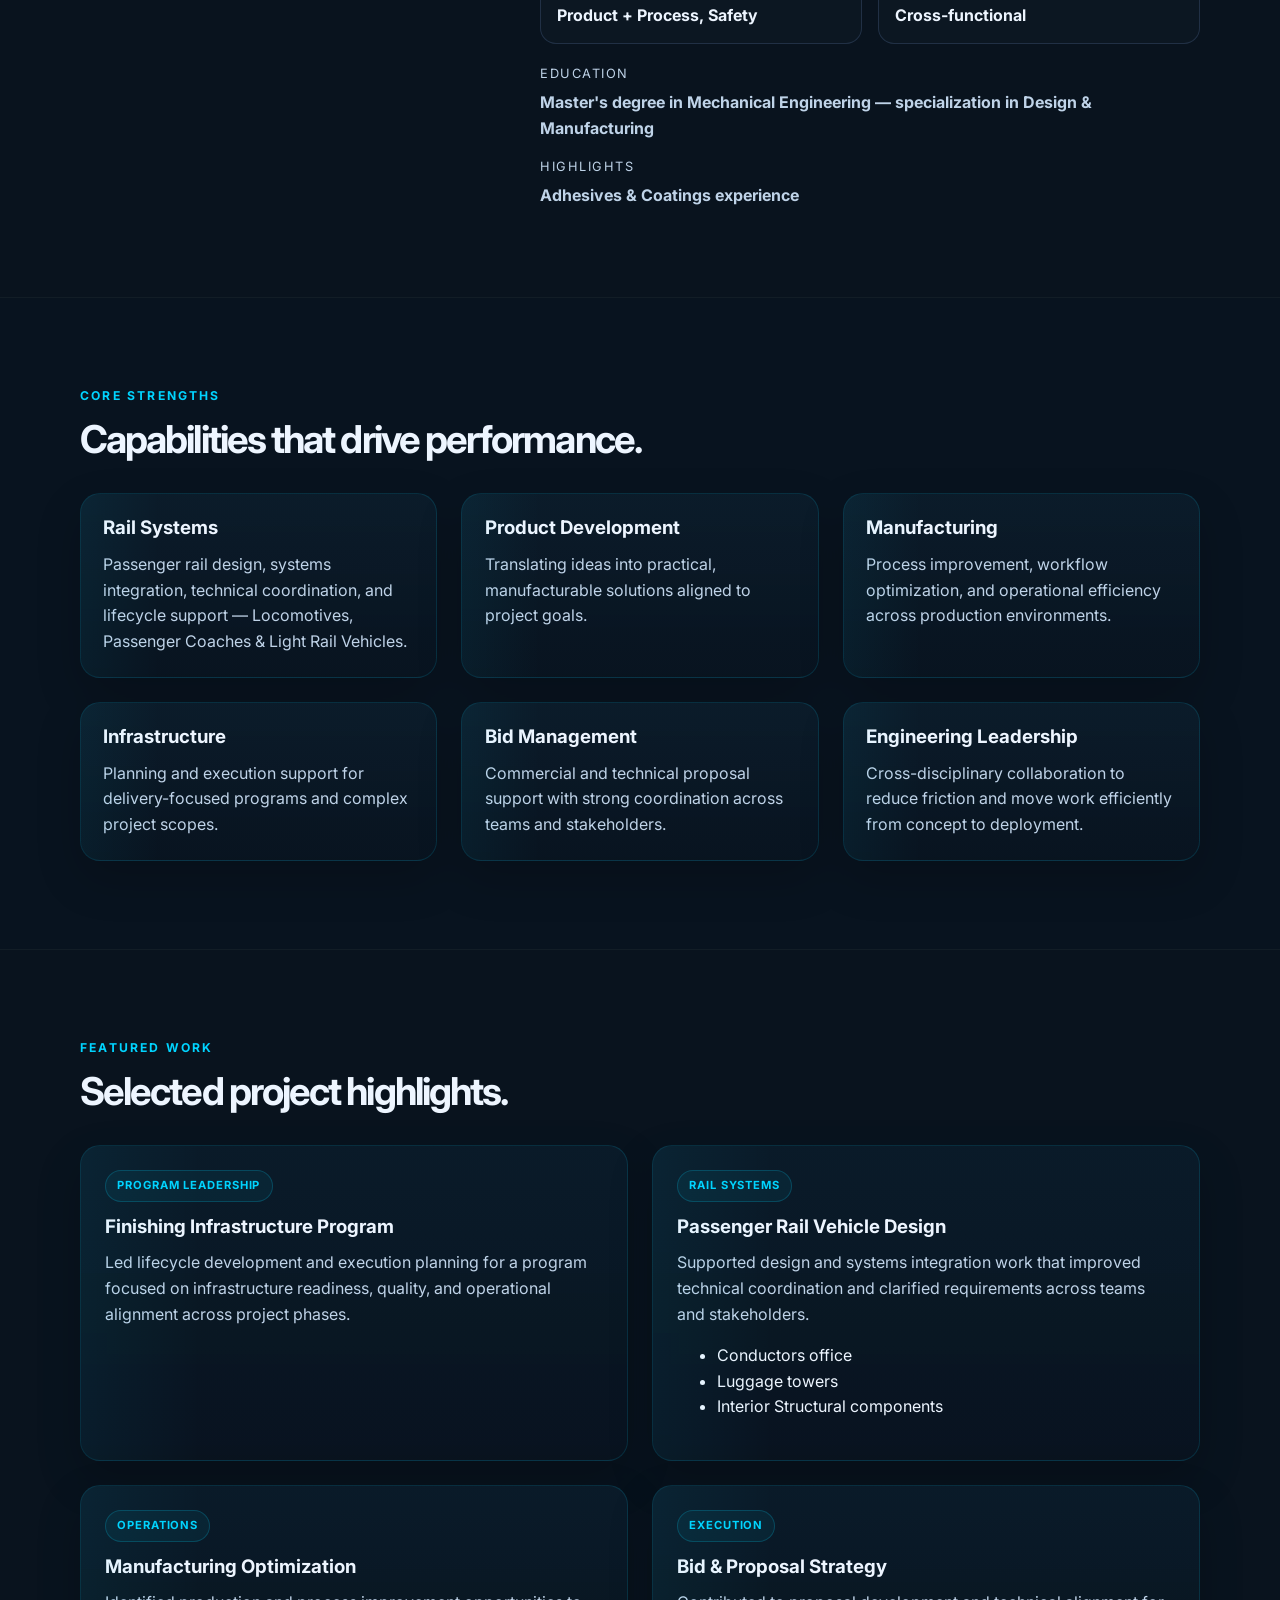
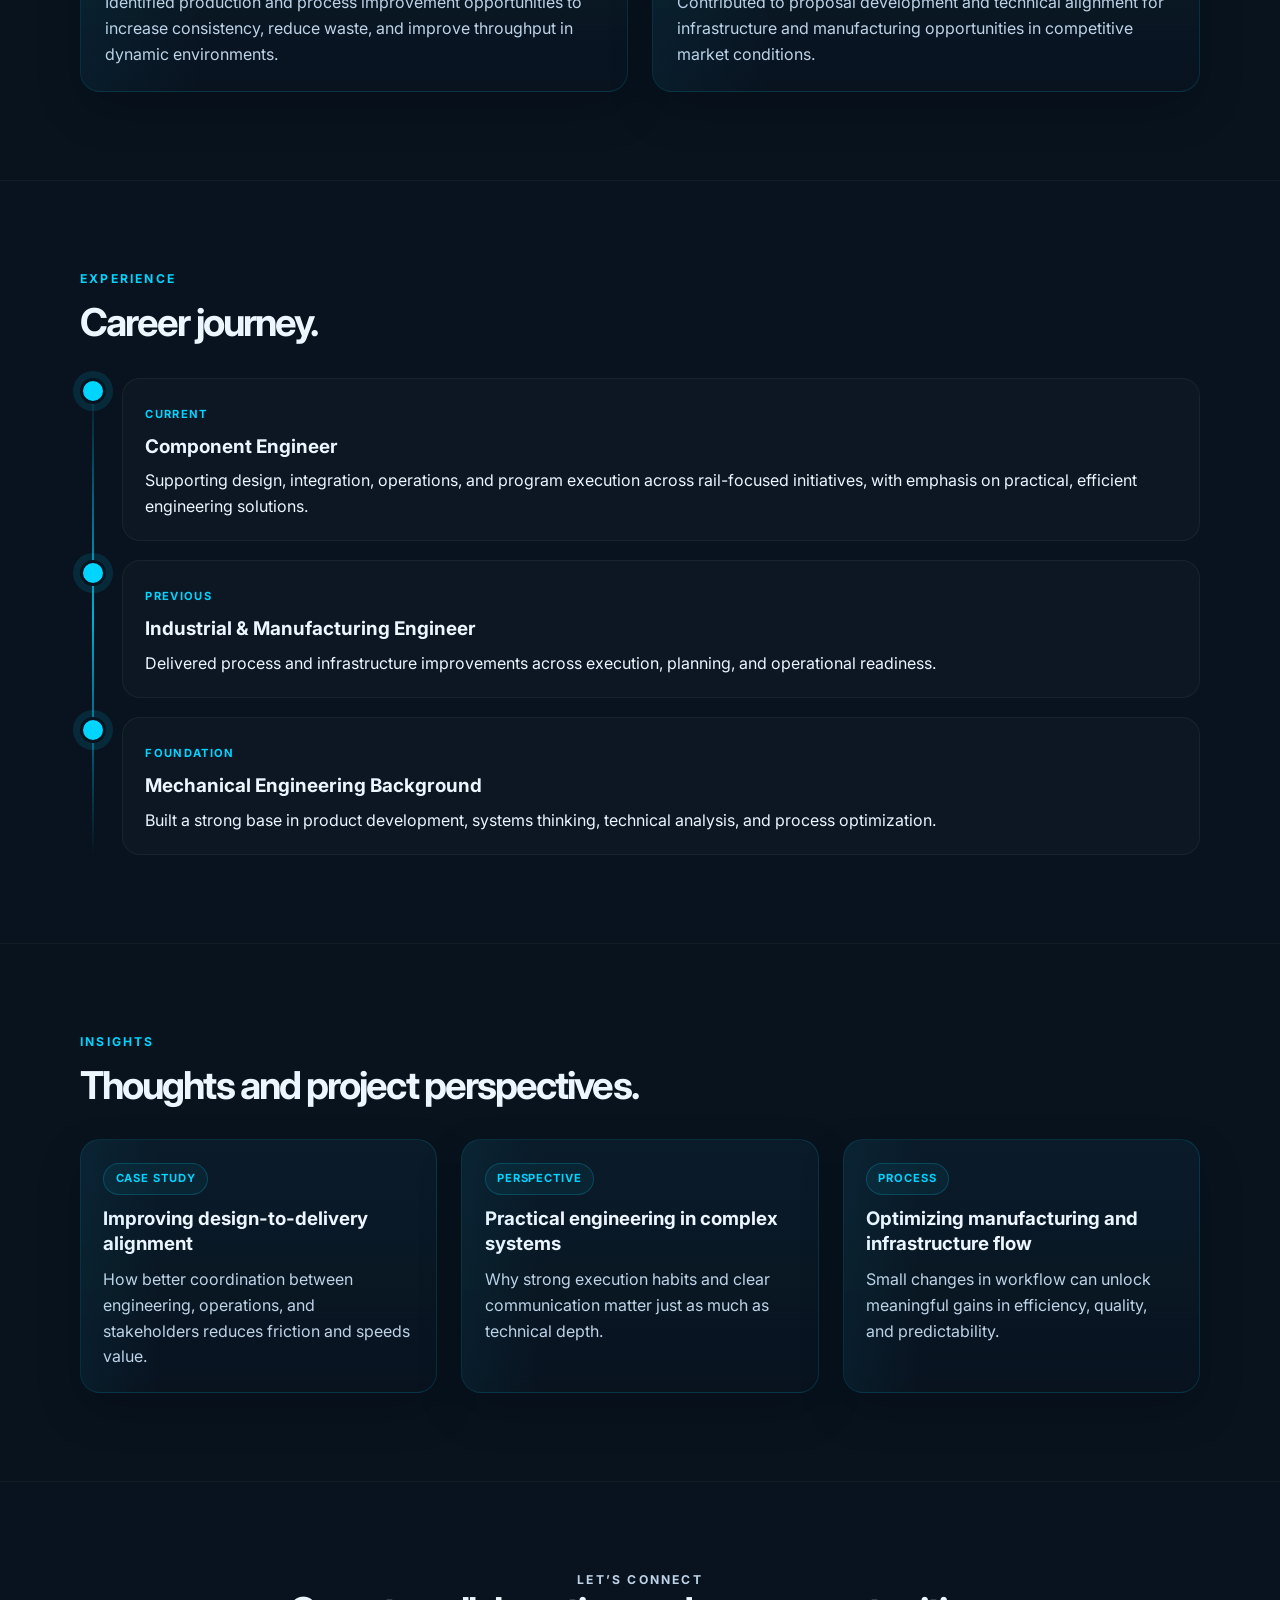
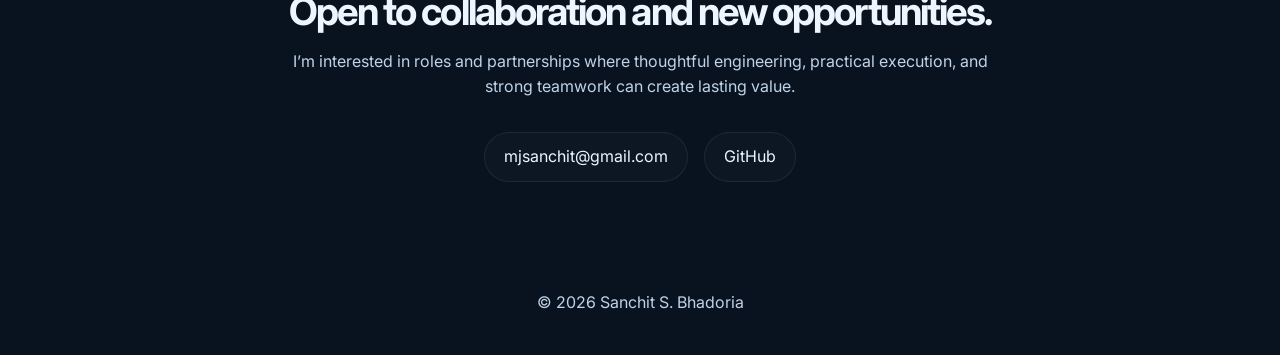
==== commit e51c9d14: "Fix: update about image reference note; change resume button to download path; add Industrial & Manu" ====
--- a/index.html
+++ b/index.html
@@ -41,7 +41,7 @@
     <main id="top">
       <section class="hero section-shell">
         <div class="container hero-inner reveal">
-          <span class="eyebrow">Rail systems engineer • product development</span>
+          <span class="eyebrow">Component Engineer • Product Development</span>
           <h1>Engineering smarter systems for the future of transportation.</h1>
           <p>
             I’m a mechanical engineer specializing in passenger rail systems,
@@ -51,7 +51,10 @@
 
           <div class="cta-group">
             <a class="btn" href="#projects">View my work</a>
-            <a class="btn secondary" href="resume.html" target="_blank" rel="noreferrer">Resume</a>
+            <!-- Resume PDF should be uploaded to assets/resume/ for this link to work -->
+            <a class="btn secondary" href="assets/resume/Sanchit_S_Bhadoria_Resume.pdf" download>
+              Resume
+            </a>
           </div>
 
           <ul class="hero-metrics" aria-label="Career summary">
@@ -80,6 +83,7 @@
               src="assets/images/about.jpg"
               alt="Sanchit S. Bhadoria portrait"
             />
+            <!-- If your photo does not appear, upload it to assets/images/about.jpg or provide a URL and I can add it. -->
           </div>
 
           <div class="about-copy">
@@ -111,7 +115,7 @@
               </div>
               <div class="fact-item">
                 <span>Focus</span>
-                <strong>Product + Process</strong>
+                <strong>Product + Process, Safety</strong>
               </div>
               <div class="fact-item">
                 <span>Approach</span>
@@ -123,6 +127,12 @@
               <span style="display:block;color:var(--muted);font-size:0.8rem;text-transform:uppercase;letter-spacing:0.12em;margin-bottom:0.35rem;">Education</span>
               <strong>Master's degree in Mechanical Engineering — specialization in Design & Manufacturing</strong>
             </div>
+
+            <div class="highlight-block" style="margin-top:1rem;">
+              <span style="display:block;color:var(--muted);font-size:0.8rem;text-transform:uppercase;letter-spacing:0.12em;margin-bottom:0.35rem;">Highlights</span>
+              <strong>Adhesives &amp; Coatings experience</strong>
+            </div>
+
           </div>
         </div>
       </section>
@@ -135,7 +145,7 @@
           <div class="skills-grid">
             <div class="skill-card">
               <h3>Rail Systems</h3>
-              <p>Passenger rail design, systems integration, technical coordination, and lifecycle support.</p>
+              <p>Passenger rail design, systems integration, technical coordination, and lifecycle support — Locomotives, Passenger Coaches &amp; Light Rail Vehicles.</p>
             </div>
             <div class="skill-card">
               <h3>Product Development</h3>
@@ -183,6 +193,11 @@
                 Supported design and systems integration work that improved technical coordination and clarified
                 requirements across teams and stakeholders.
               </p>
+              <ul>
+                <li>Conductors office</li>
+                <li>Luggage towers</li>
+                <li>Interior Structural components</li>
+              </ul>
             </article>
 
             <article class="project-card">
@@ -228,7 +243,7 @@
               <div class="timeline-dot"></div>
               <div class="timeline-content">
                 <span class="timeline-date">Previous</span>
-                <strong>Manufacturing &amp; Infrastructure Roles</strong>
+                <strong>Industrial &amp; Manufacturing Engineer</strong>
                 <p>
                   Delivered process and infrastructure improvements across execution, planning, and operational readiness.
                 </p>
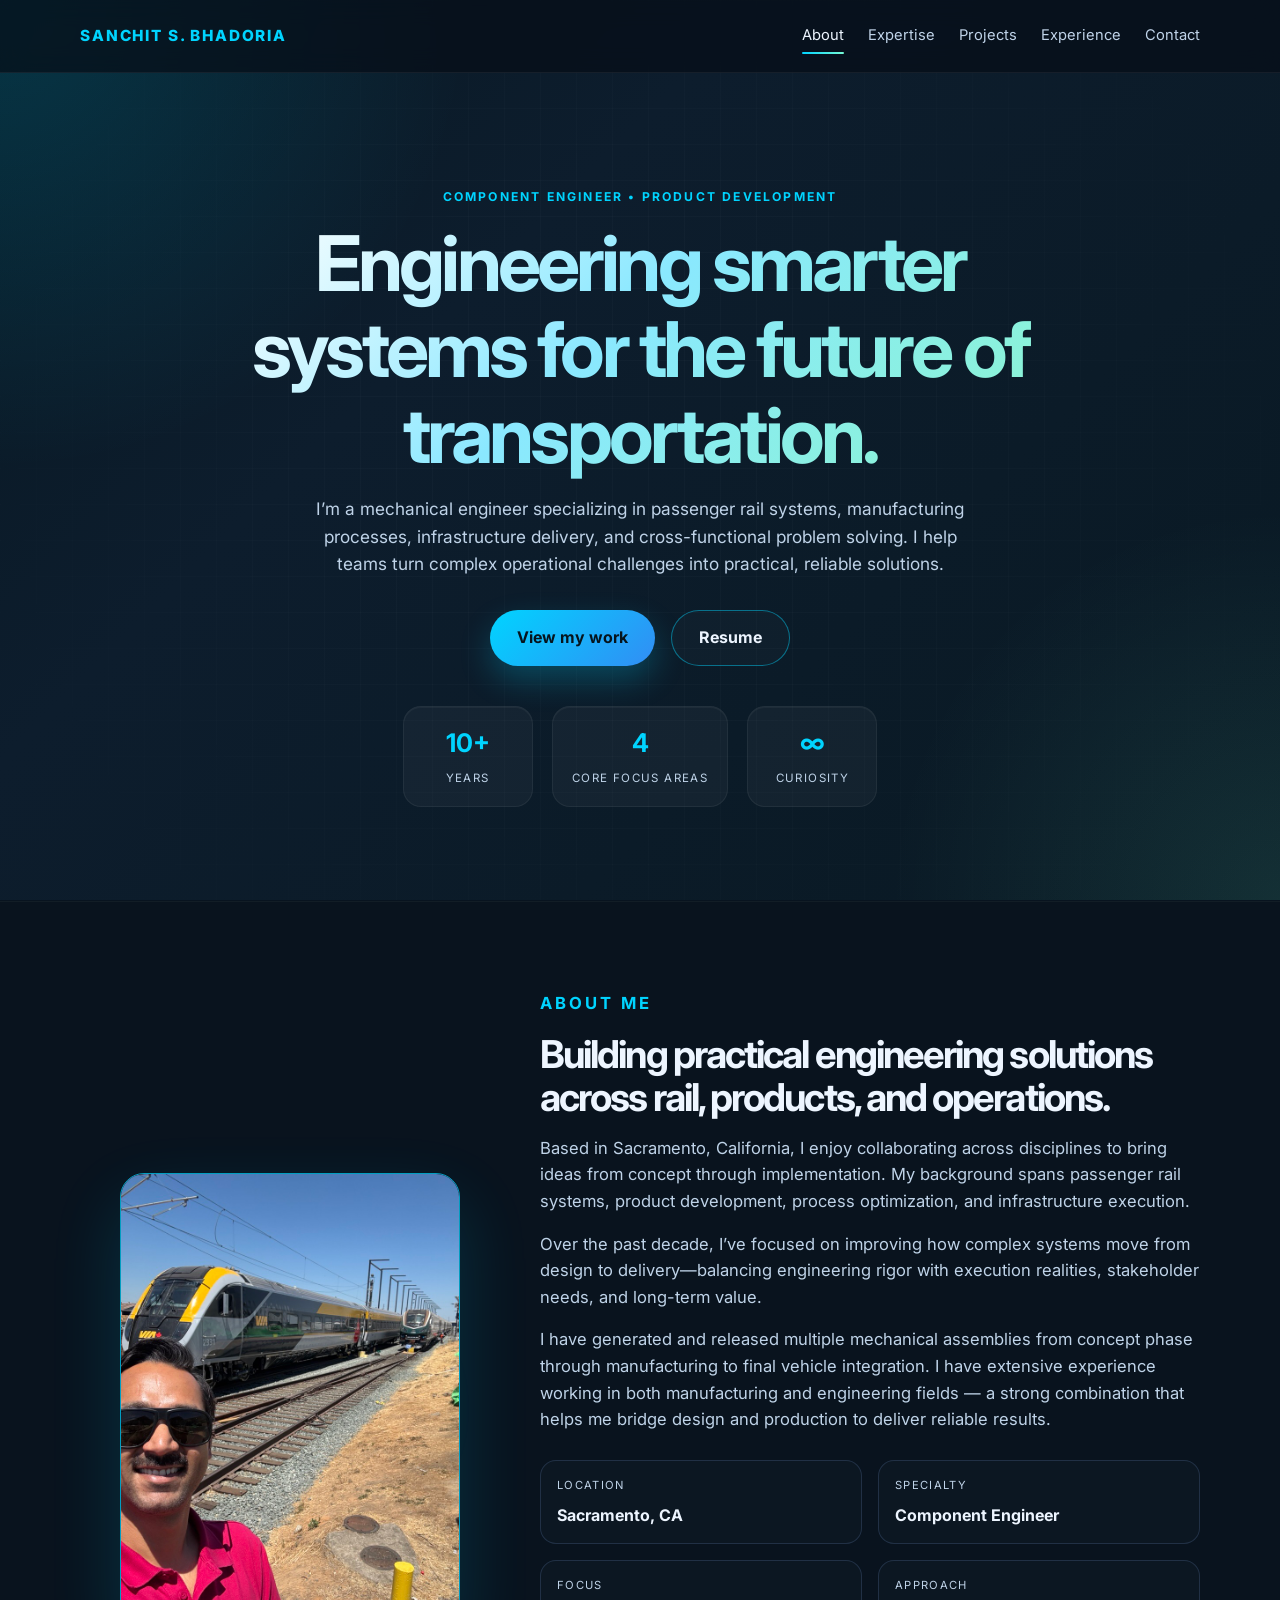
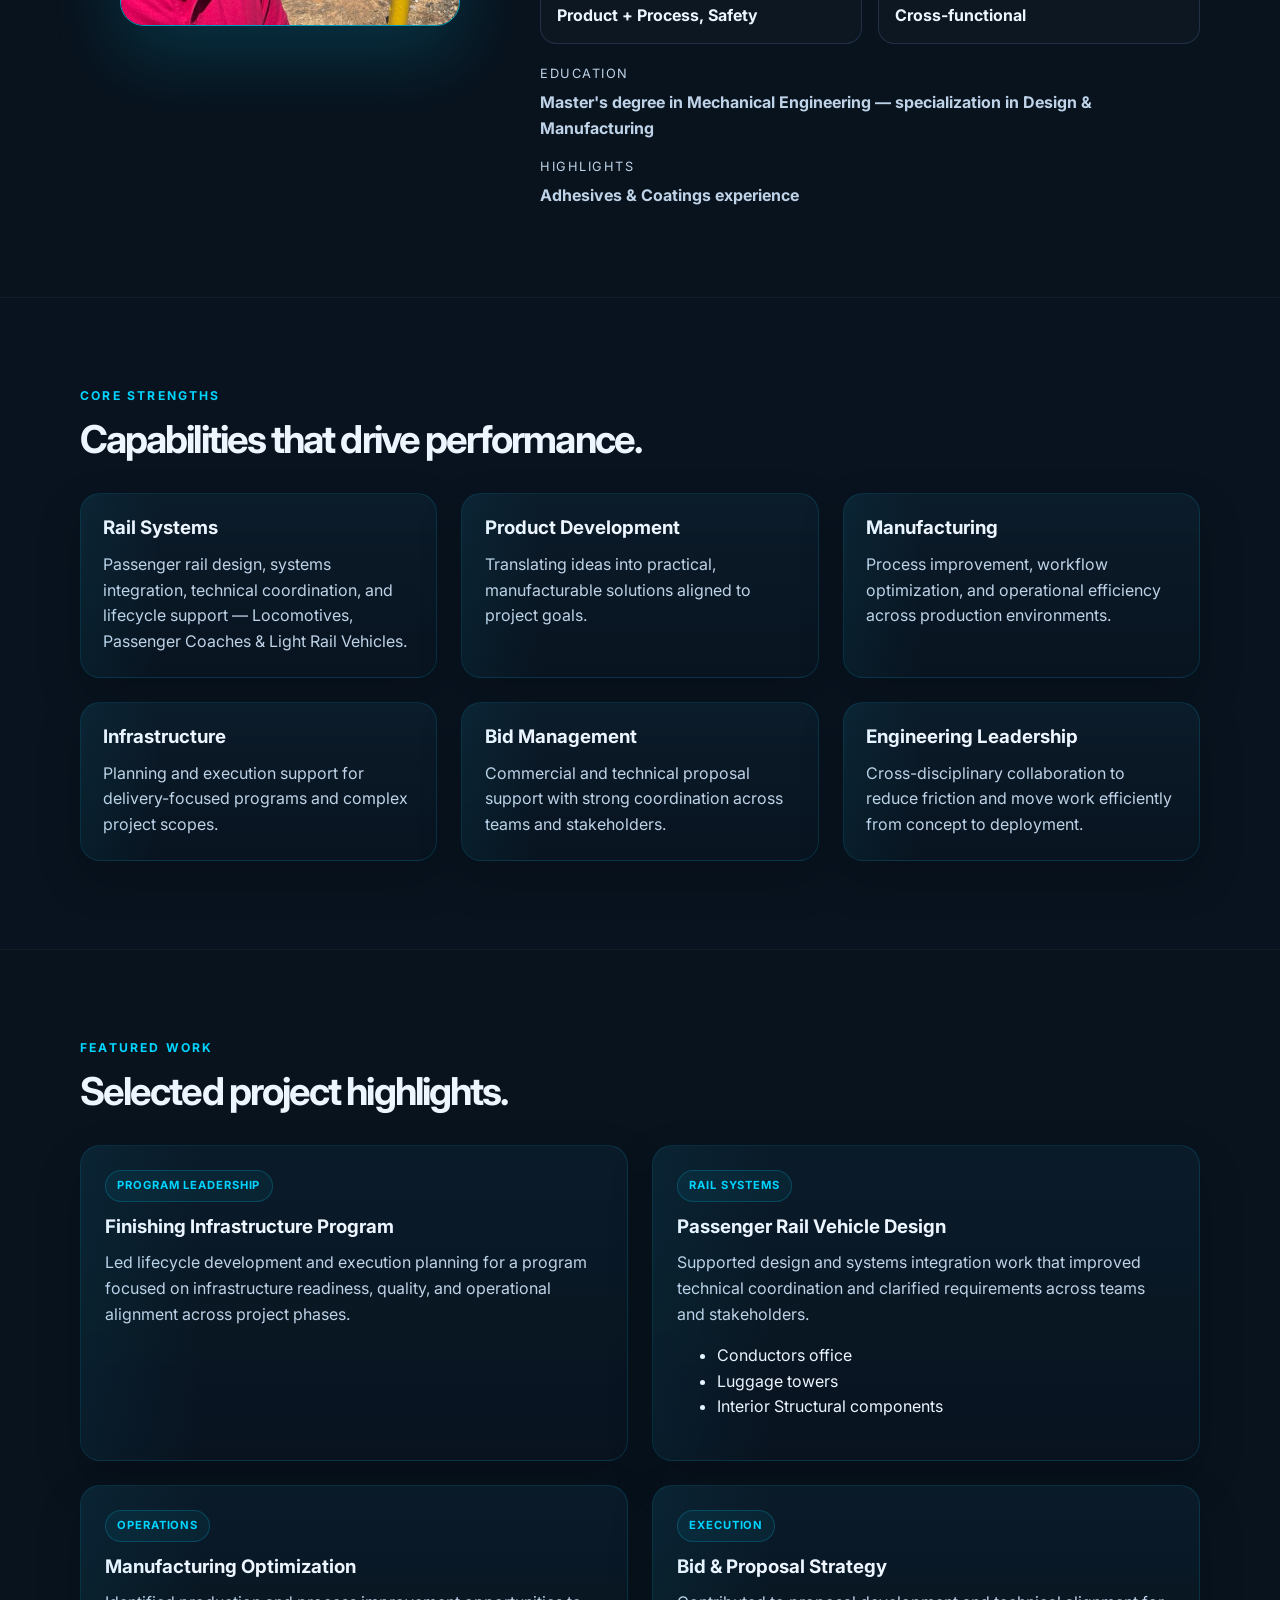
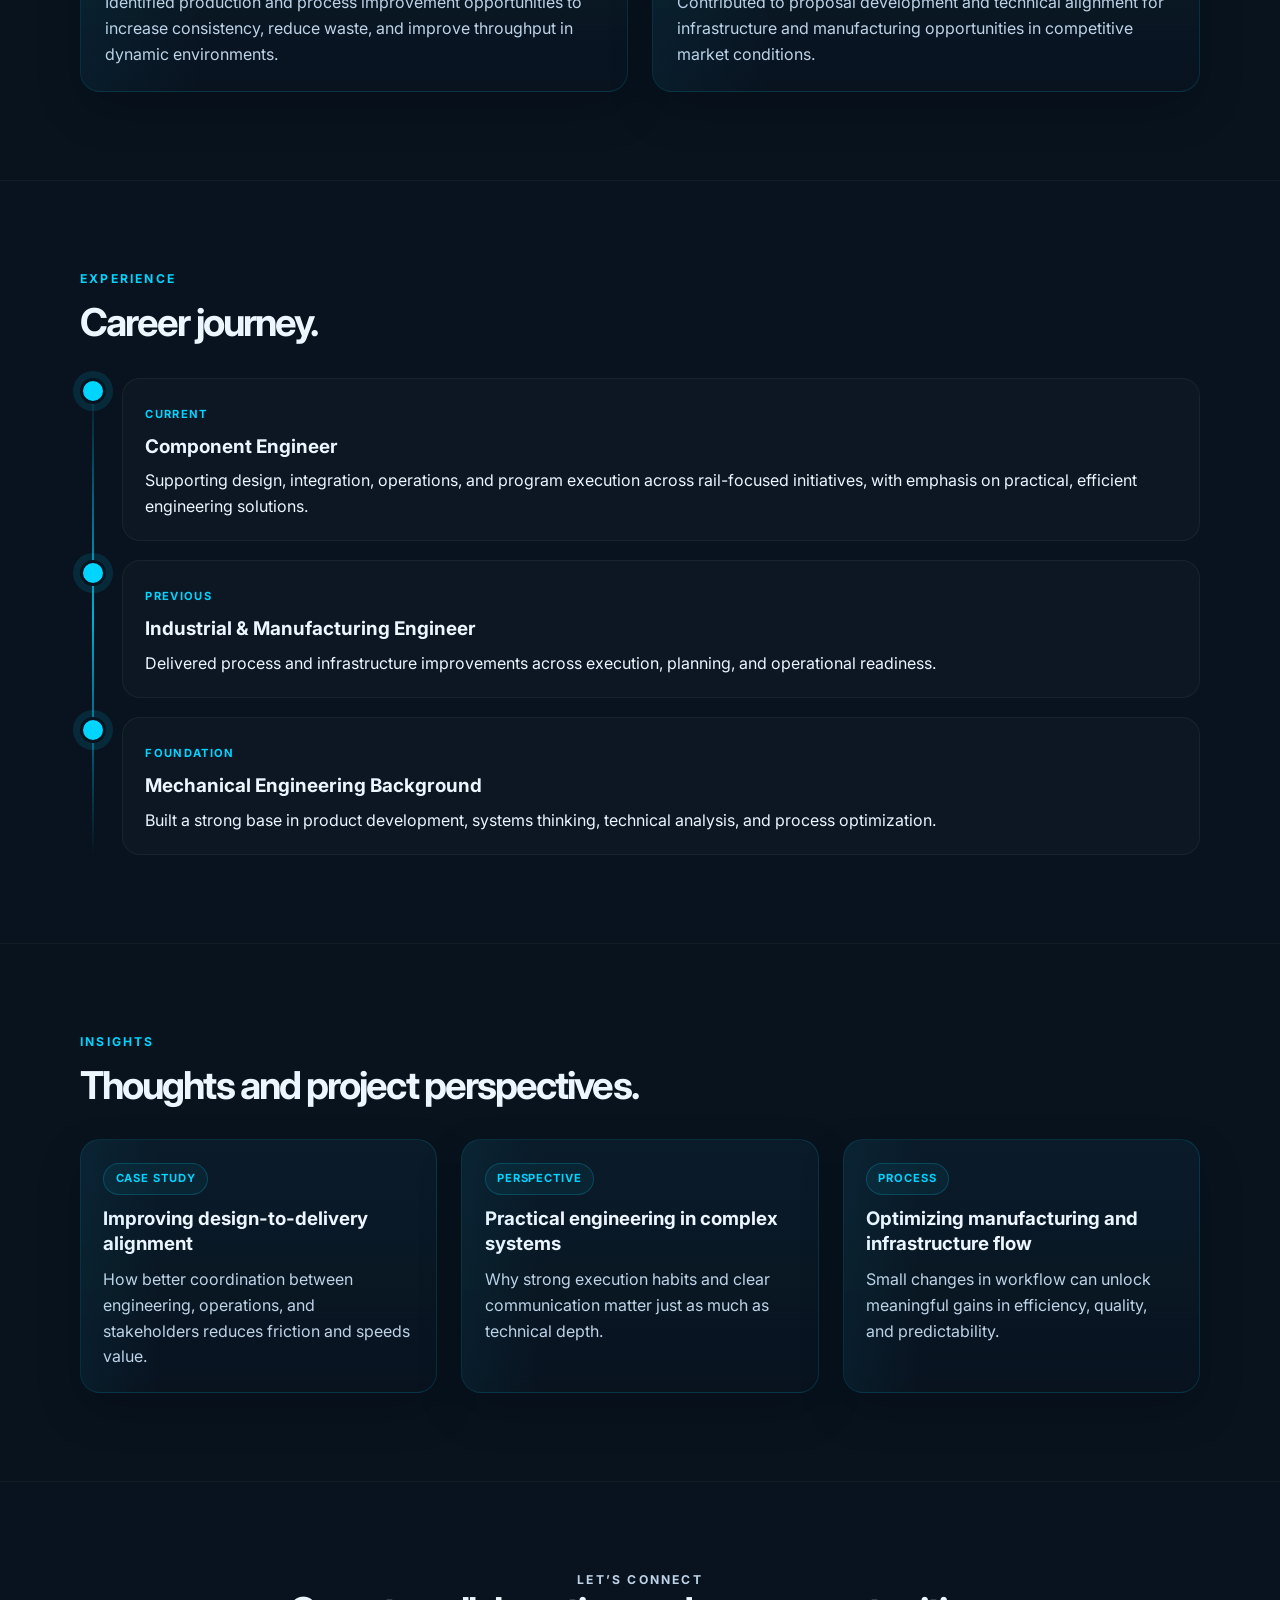
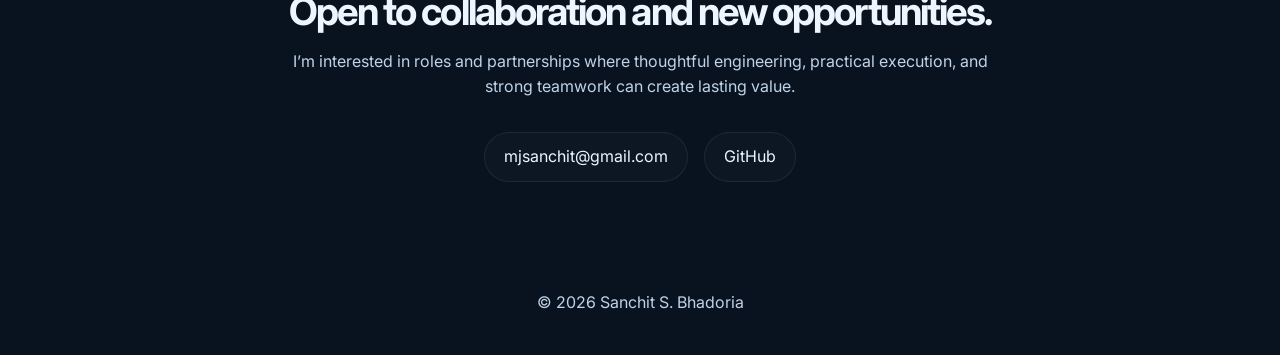
==== commit d245619d: "Fix image and resume paths to match existing files: use assets/images/profile.jpeg and assets/resume" ====
--- a/index.html
+++ b/index.html
@@ -51,8 +51,8 @@
 
           <div class="cta-group">
             <a class="btn" href="#projects">View my work</a>
-            <!-- Resume PDF should be uploaded to assets/resume/ for this link to work -->
-            <a class="btn secondary" href="assets/resume/Sanchit_S_Bhadoria_Resume.pdf" download>
+            <!-- Resume PDF is referenced to the actual file name in the repo -->
+            <a class="btn secondary" href="assets/resume/SANCHIT_S_BHADORIA.pdf" download>
               Resume
             </a>
           </div>
@@ -80,10 +80,10 @@
             <div class="portrait-glow"></div>
             <img
               class="profile-image"
-              src="assets/images/about.jpg"
+              src="assets/images/profile.jpeg"
               alt="Sanchit S. Bhadoria portrait"
             />
-            <!-- If your photo does not appear, upload it to assets/images/about.jpg or provide a URL and I can add it. -->
+            <!-- Photo is stored at assets/images/profile.jpeg -->
           </div>
 
           <div class="about-copy">
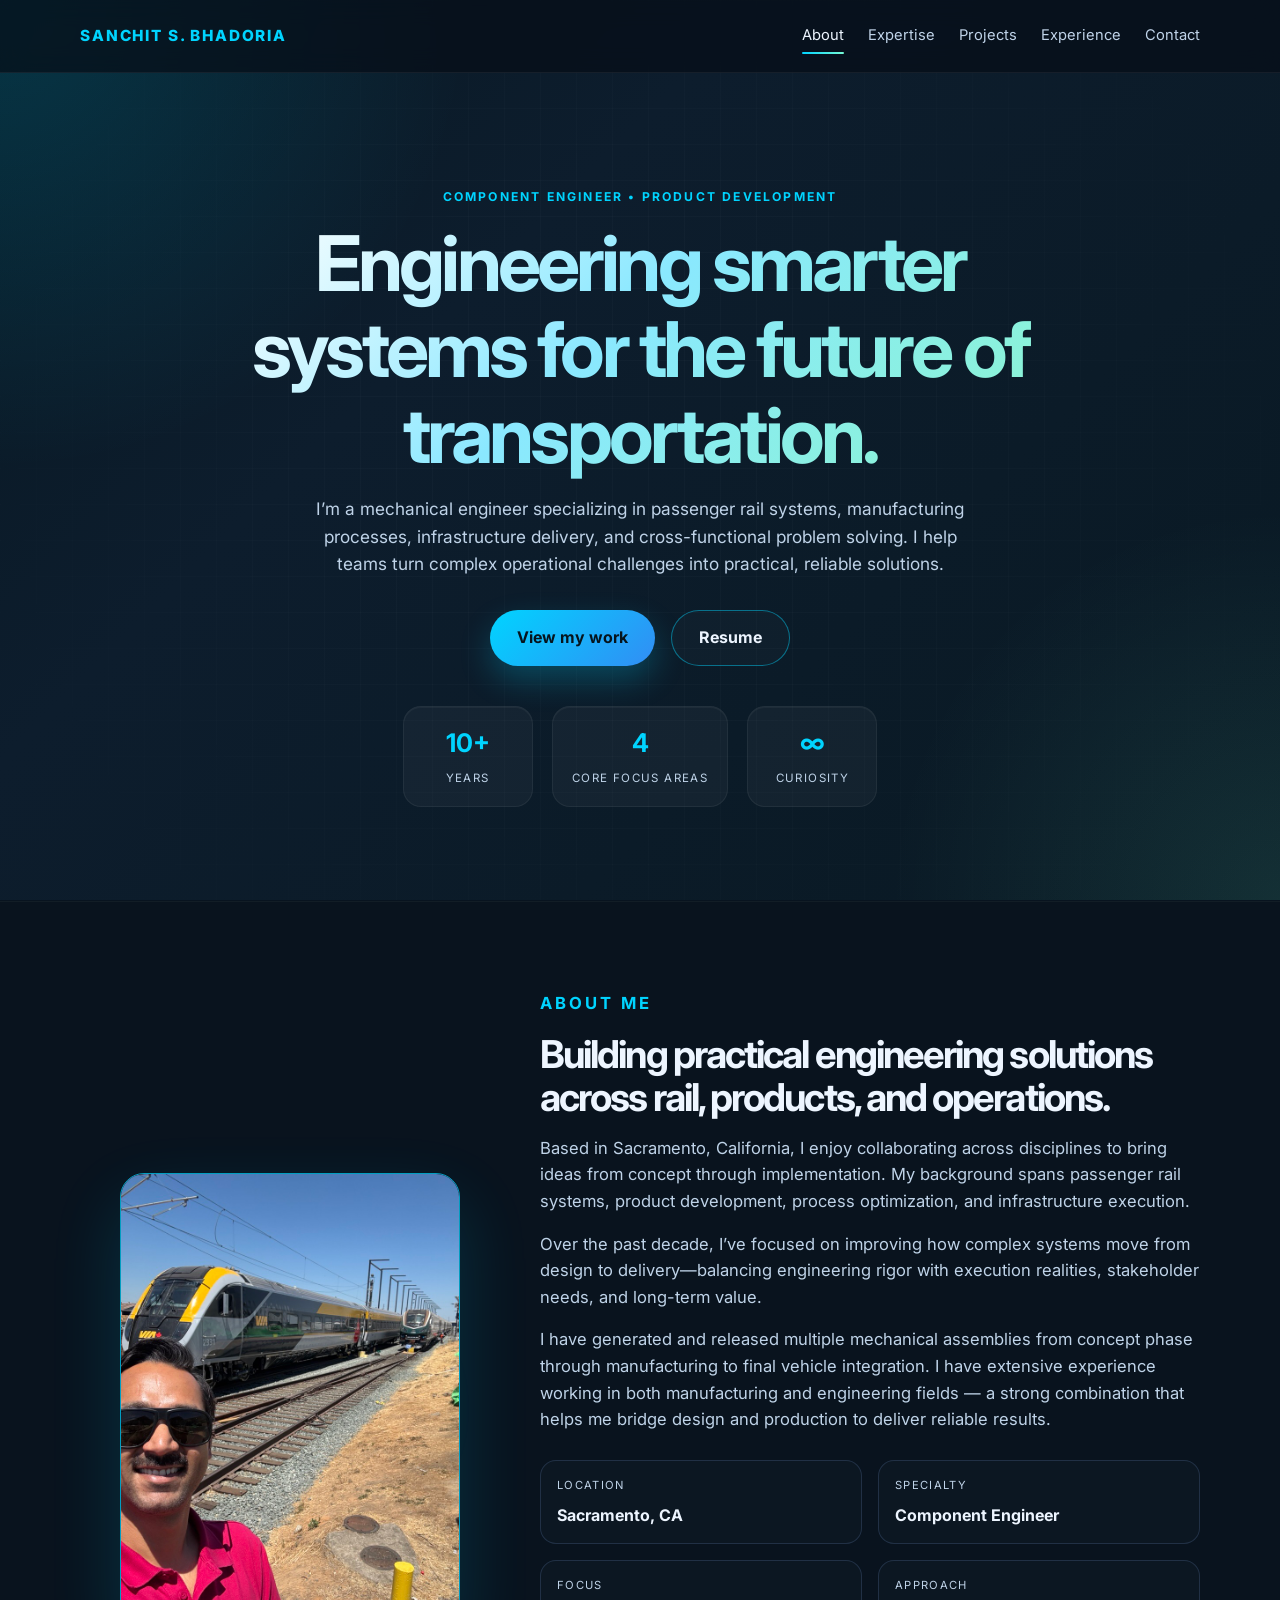
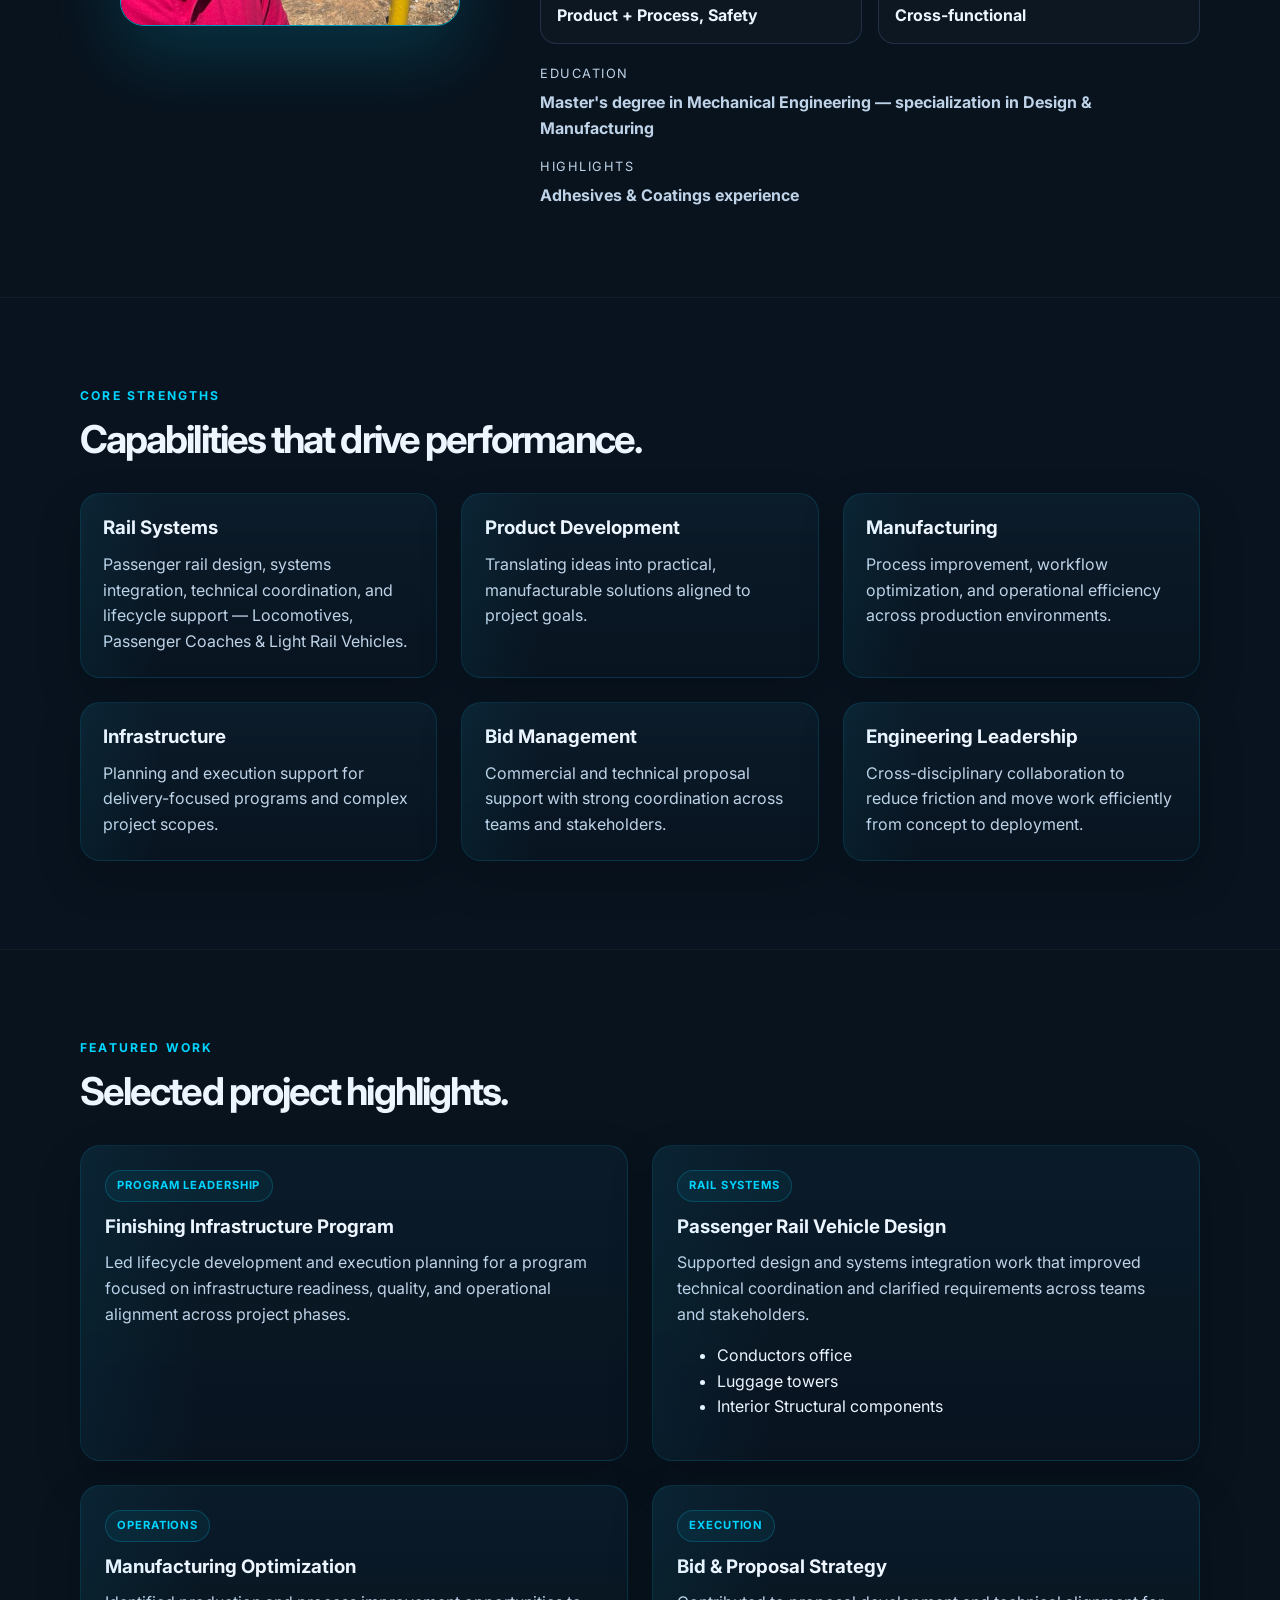
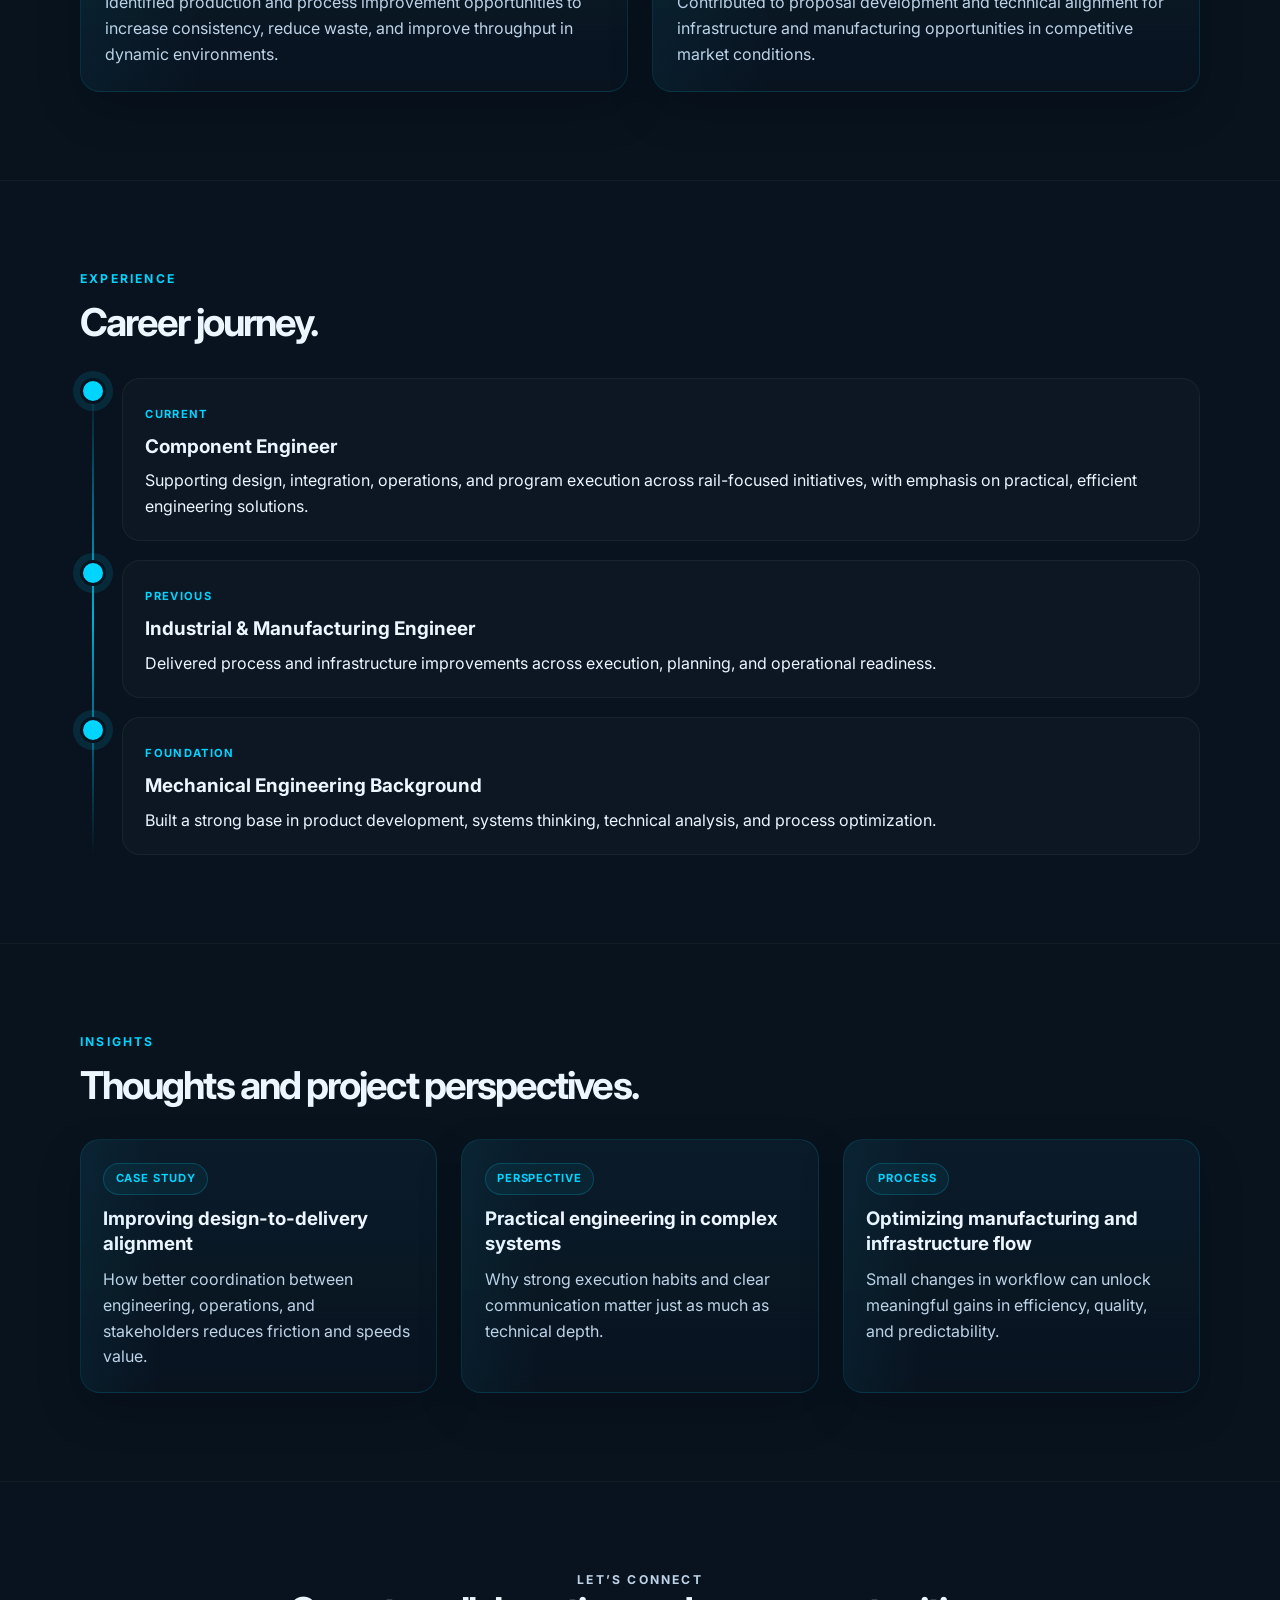
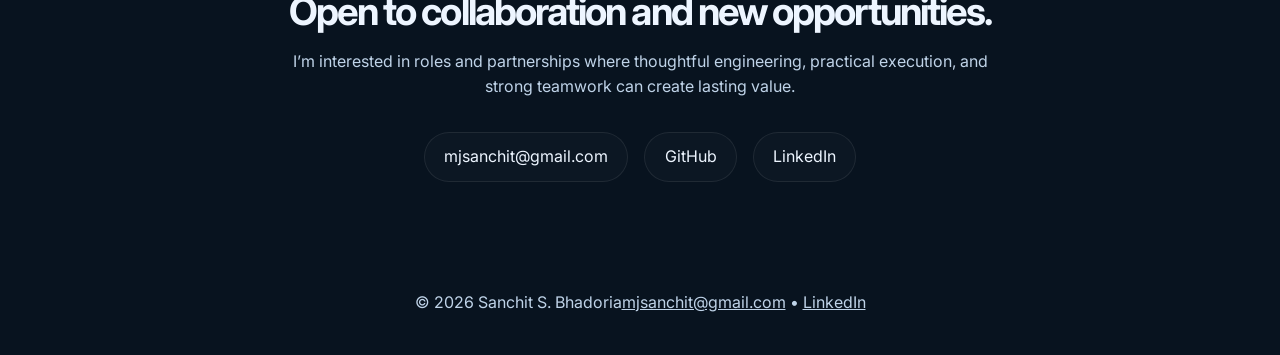
==== commit 08964aa6: "Update LinkedIn profile link to the provided profile URL in the contact section and footer" ====
--- a/index.html
+++ b/index.html
@@ -51,10 +51,7 @@
 
           <div class="cta-group">
             <a class="btn" href="#projects">View my work</a>
-            <!-- Resume PDF is referenced to the actual file name in the repo -->
-            <a class="btn secondary" href="assets/resume/SANCHIT_S_BHADORIA.pdf" download>
-              Resume
-            </a>
+            <a class="btn secondary" href="resume.html" target="_blank" rel="noreferrer">Resume</a>
           </div>
 
           <ul class="hero-metrics" aria-label="Career summary">
@@ -83,7 +80,6 @@
               src="assets/images/profile.jpeg"
               alt="Sanchit S. Bhadoria portrait"
             />
-            <!-- Photo is stored at assets/images/profile.jpeg -->
           </div>
 
           <div class="about-copy">
@@ -132,7 +128,6 @@
               <span style="display:block;color:var(--muted);font-size:0.8rem;text-transform:uppercase;letter-spacing:0.12em;margin-bottom:0.35rem;">Highlights</span>
               <strong>Adhesives &amp; Coatings experience</strong>
             </div>
-
           </div>
         </div>
       </section>
@@ -300,6 +295,7 @@
           <div class="contact-links">
             <a href="mailto:mjsanchit@gmail.com">mjsanchit@gmail.com</a>
             <a href="https://github.com/sanchitportfolio" target="_blank" rel="noreferrer">GitHub</a>
+            <a href="https://www.linkedin.com/in/sanchitbhadoria" target="_blank" rel="noreferrer">LinkedIn</a>
           </div>
         </div>
       </section>
@@ -308,6 +304,11 @@
     <footer class="site-footer">
       <div class="container footer-row">
         <p>© <span id="year"></span> Sanchit S. Bhadoria</p>
+        <p>
+          <a href="mailto:mjsanchit@gmail.com">mjsanchit@gmail.com</a>
+          <span>•</span>
+          <a href="https://www.linkedin.com/in/sanchitbhadoria" target="_blank" rel="noreferrer">LinkedIn</a>
+        </p>
       </div>
     </footer>
 
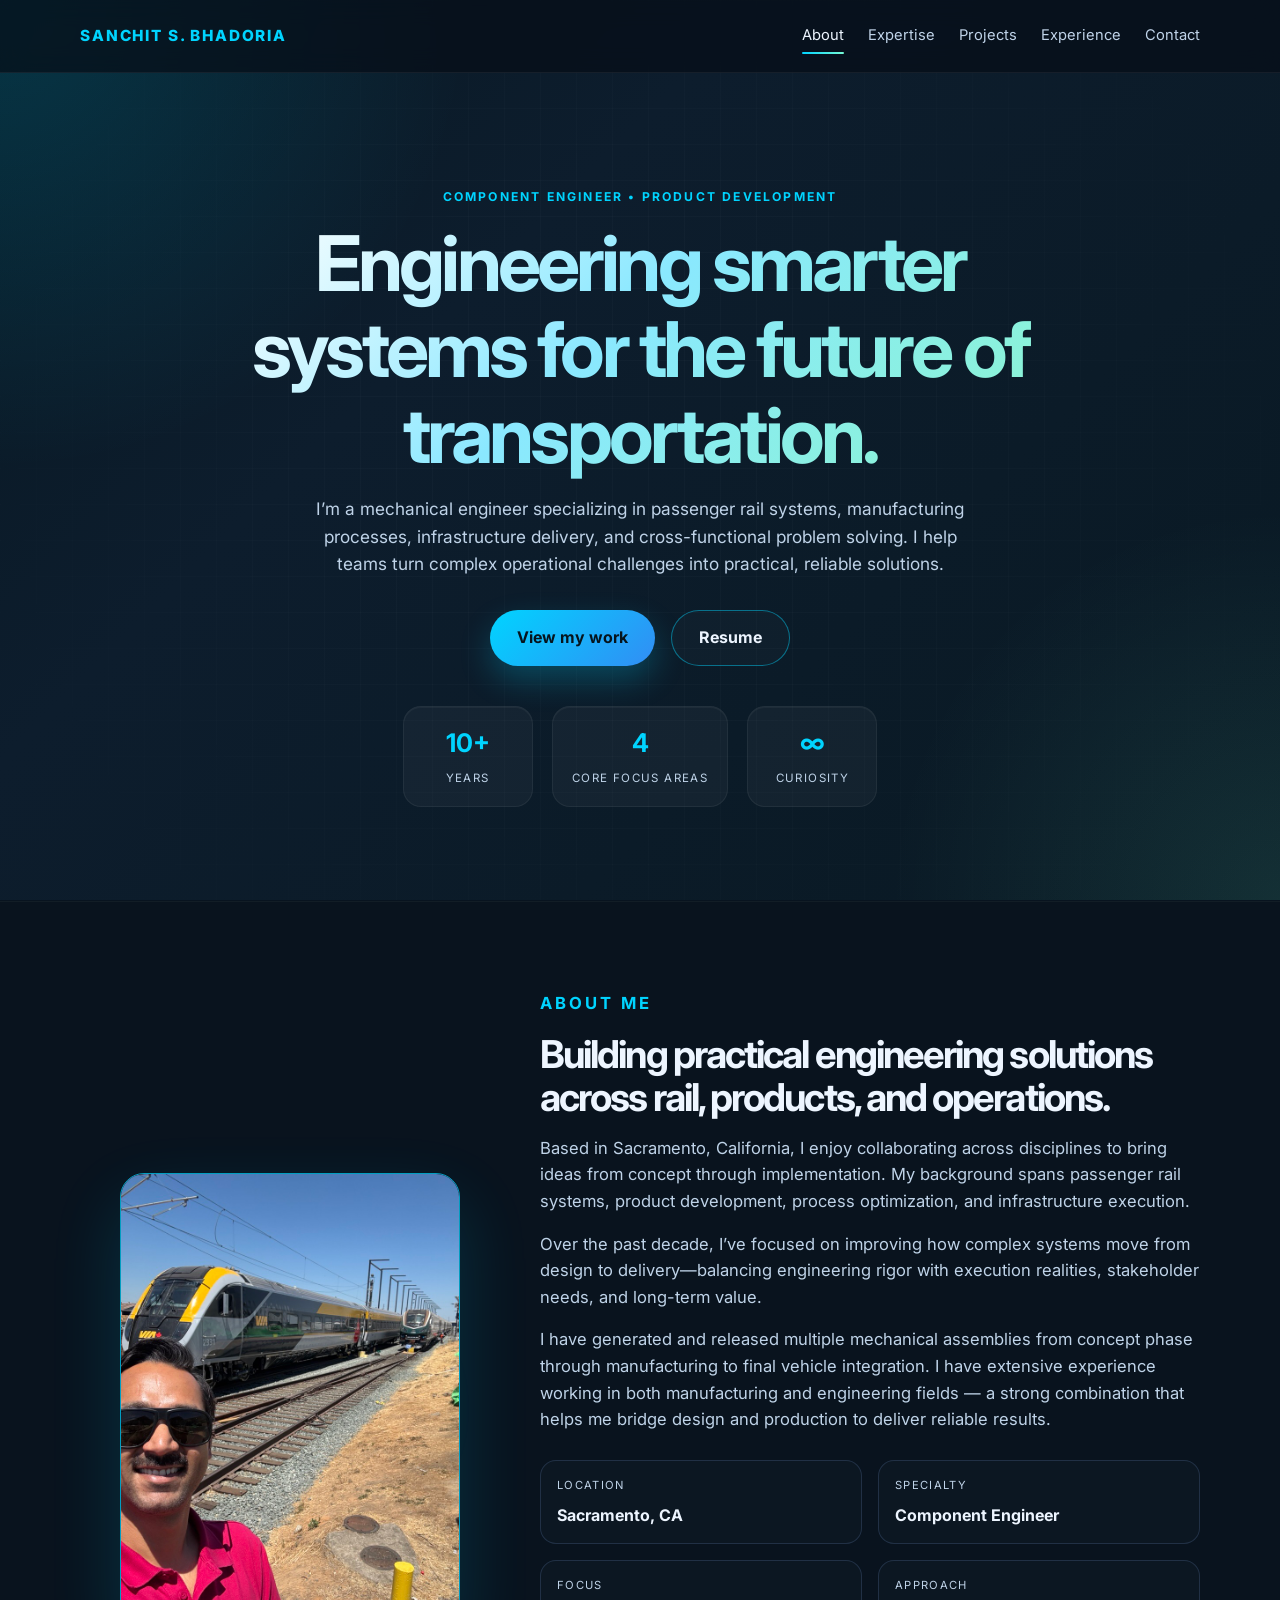
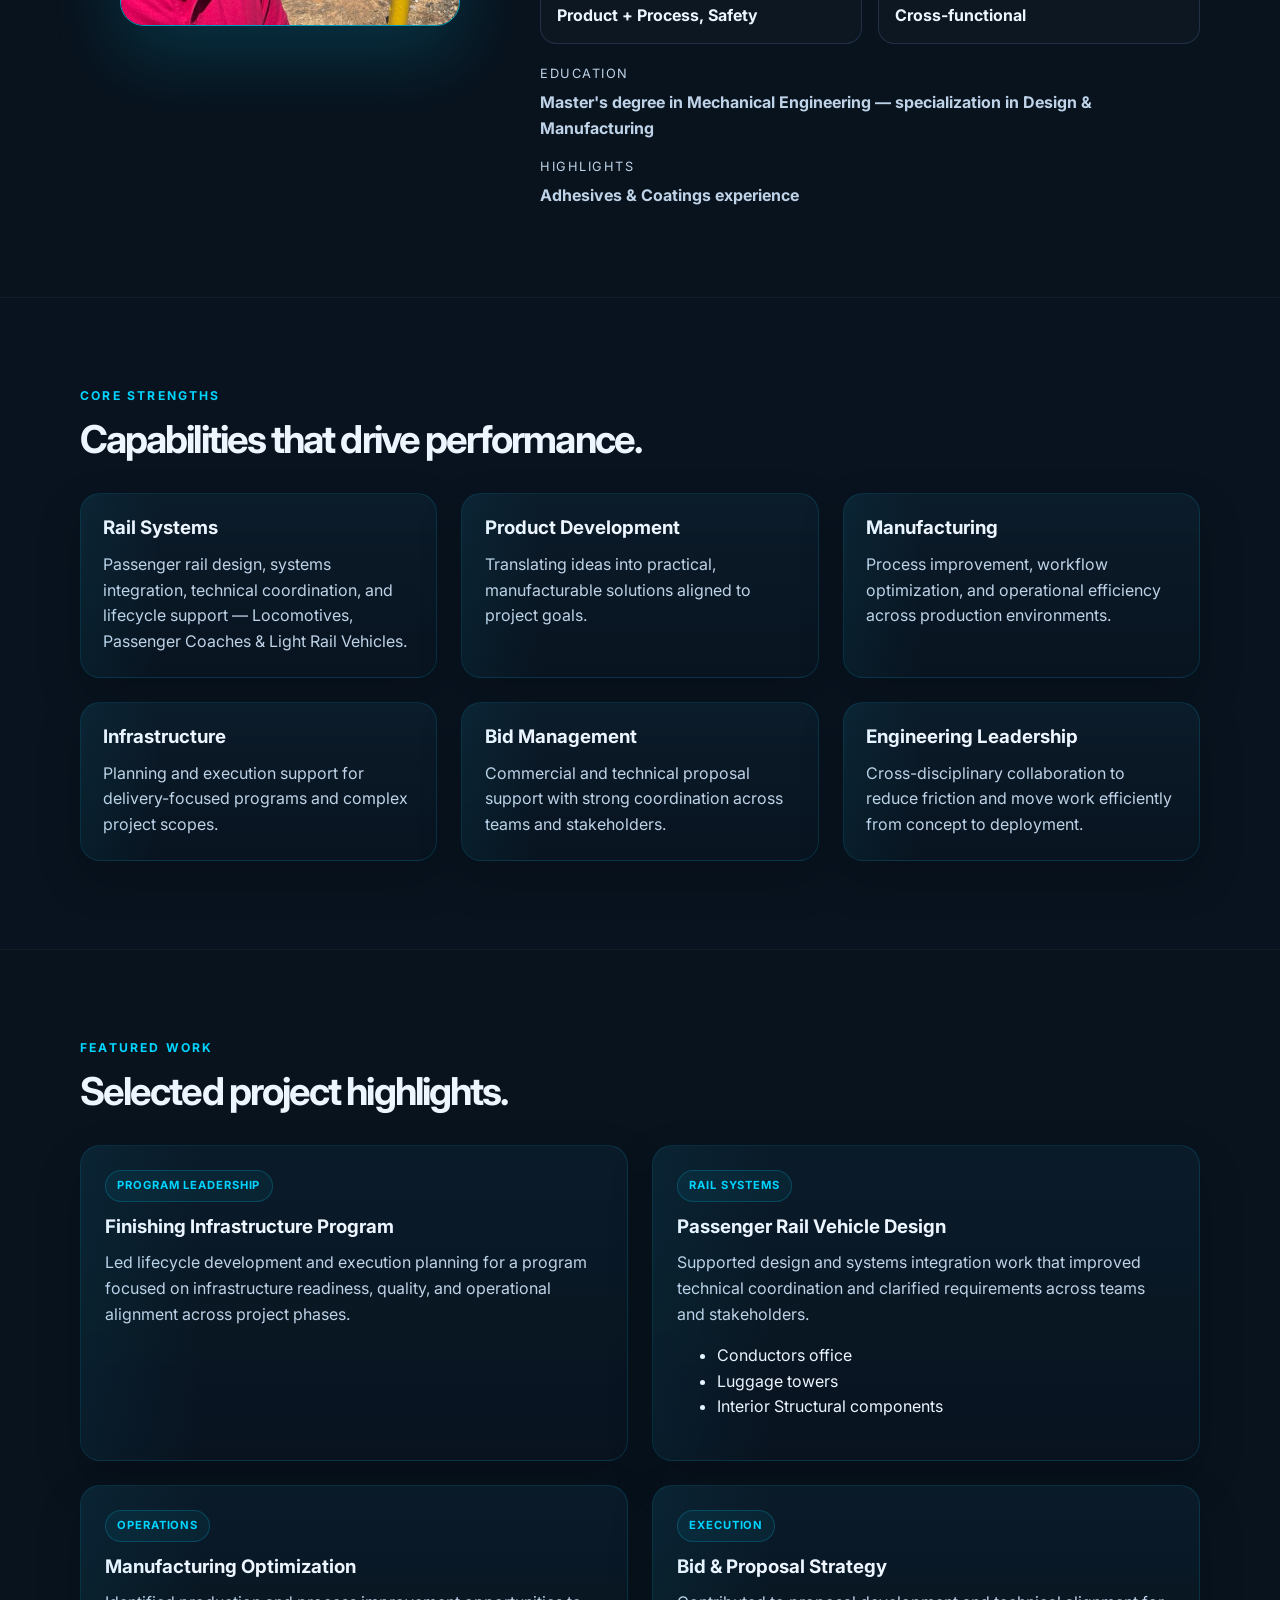
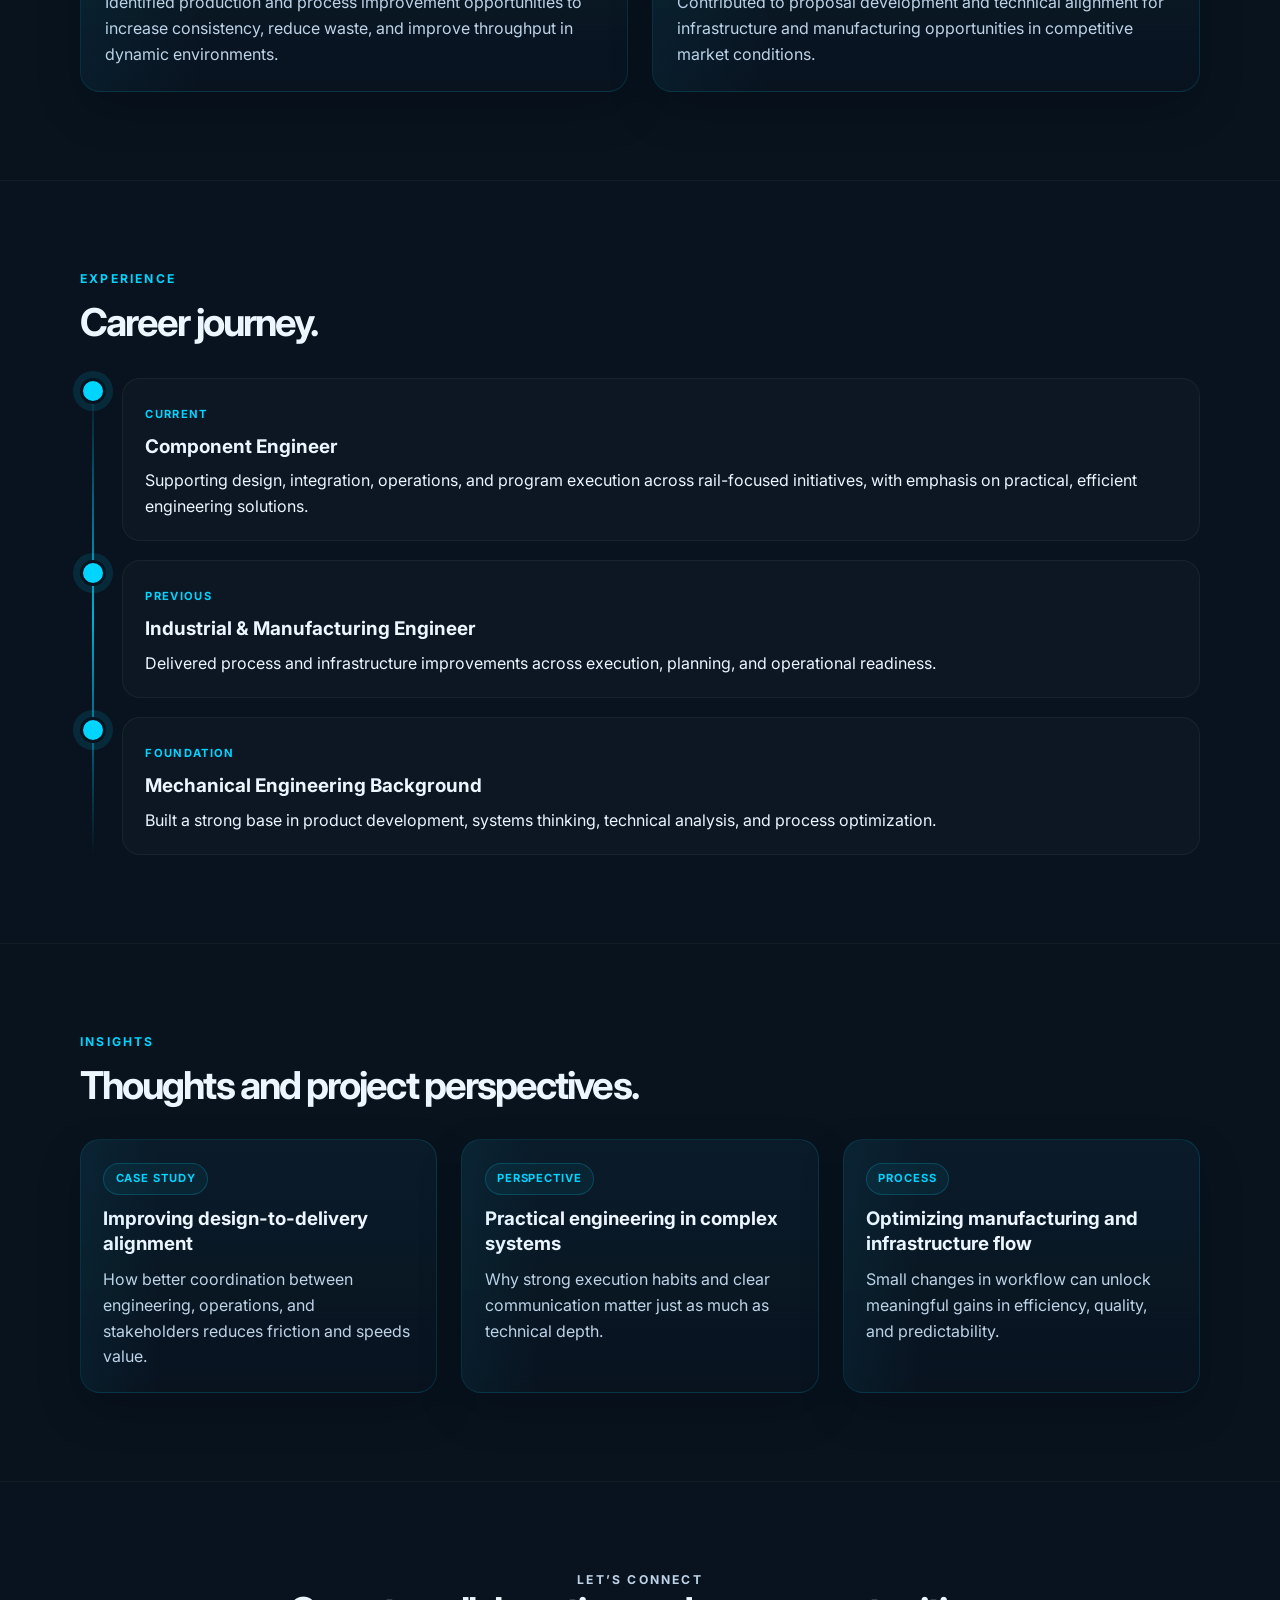
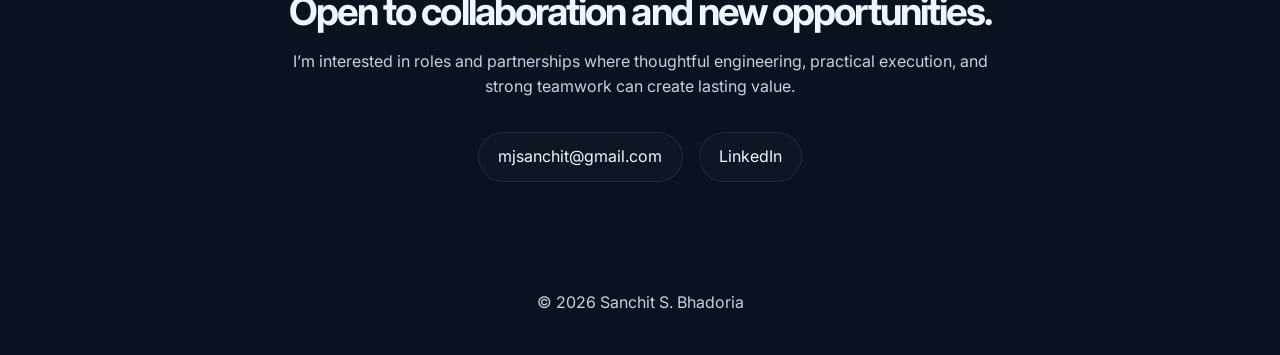
==== commit 328cc51f: "Remove the GitHub button from the contact section and keep only email and LinkedIn, while cleaning u" ====
--- a/index.html
+++ b/index.html
@@ -294,7 +294,6 @@
           </p>
           <div class="contact-links">
             <a href="mailto:mjsanchit@gmail.com">mjsanchit@gmail.com</a>
-            <a href="https://github.com/sanchitportfolio" target="_blank" rel="noreferrer">GitHub</a>
             <a href="https://www.linkedin.com/in/sanchitbhadoria" target="_blank" rel="noreferrer">LinkedIn</a>
           </div>
         </div>
@@ -304,11 +303,6 @@
     <footer class="site-footer">
       <div class="container footer-row">
         <p>© <span id="year"></span> Sanchit S. Bhadoria</p>
-        <p>
-          <a href="mailto:mjsanchit@gmail.com">mjsanchit@gmail.com</a>
-          <span>•</span>
-          <a href="https://www.linkedin.com/in/sanchitbhadoria" target="_blank" rel="noreferrer">LinkedIn</a>
-        </p>
       </div>
     </footer>
 
